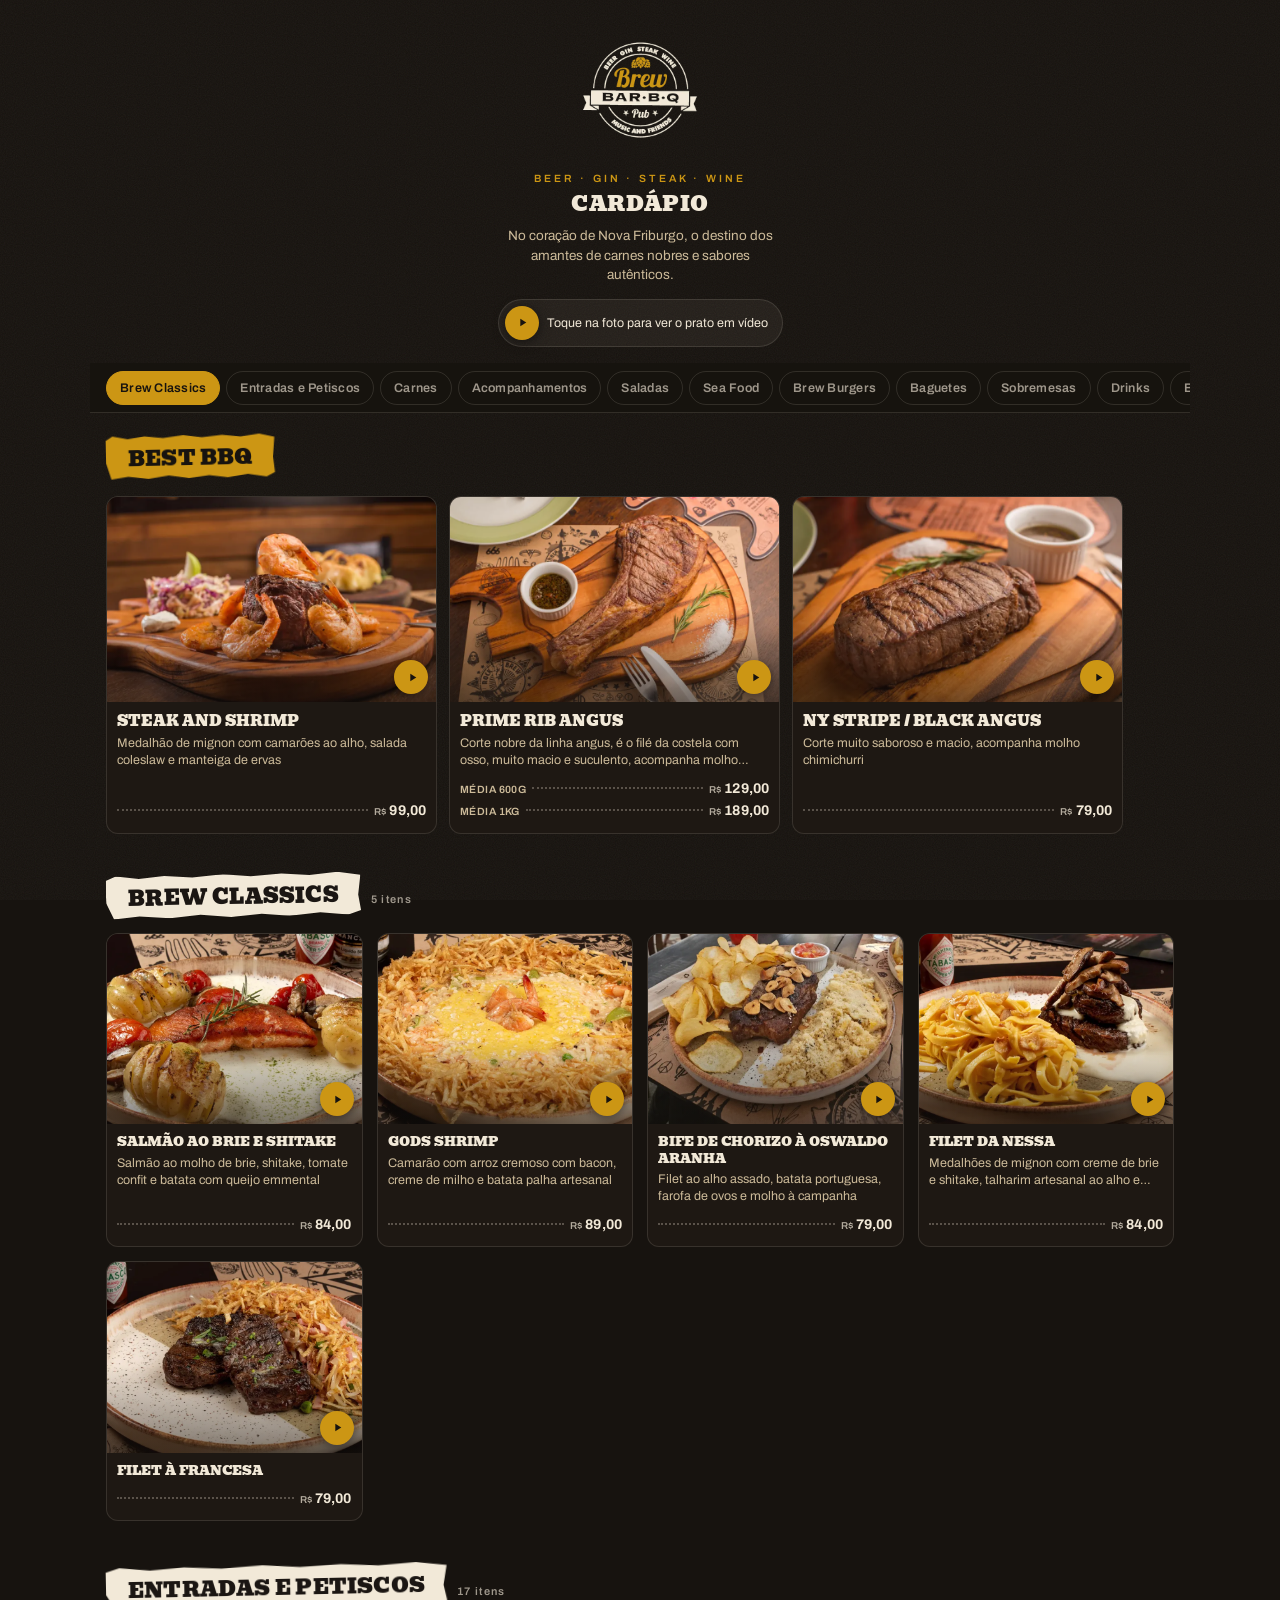
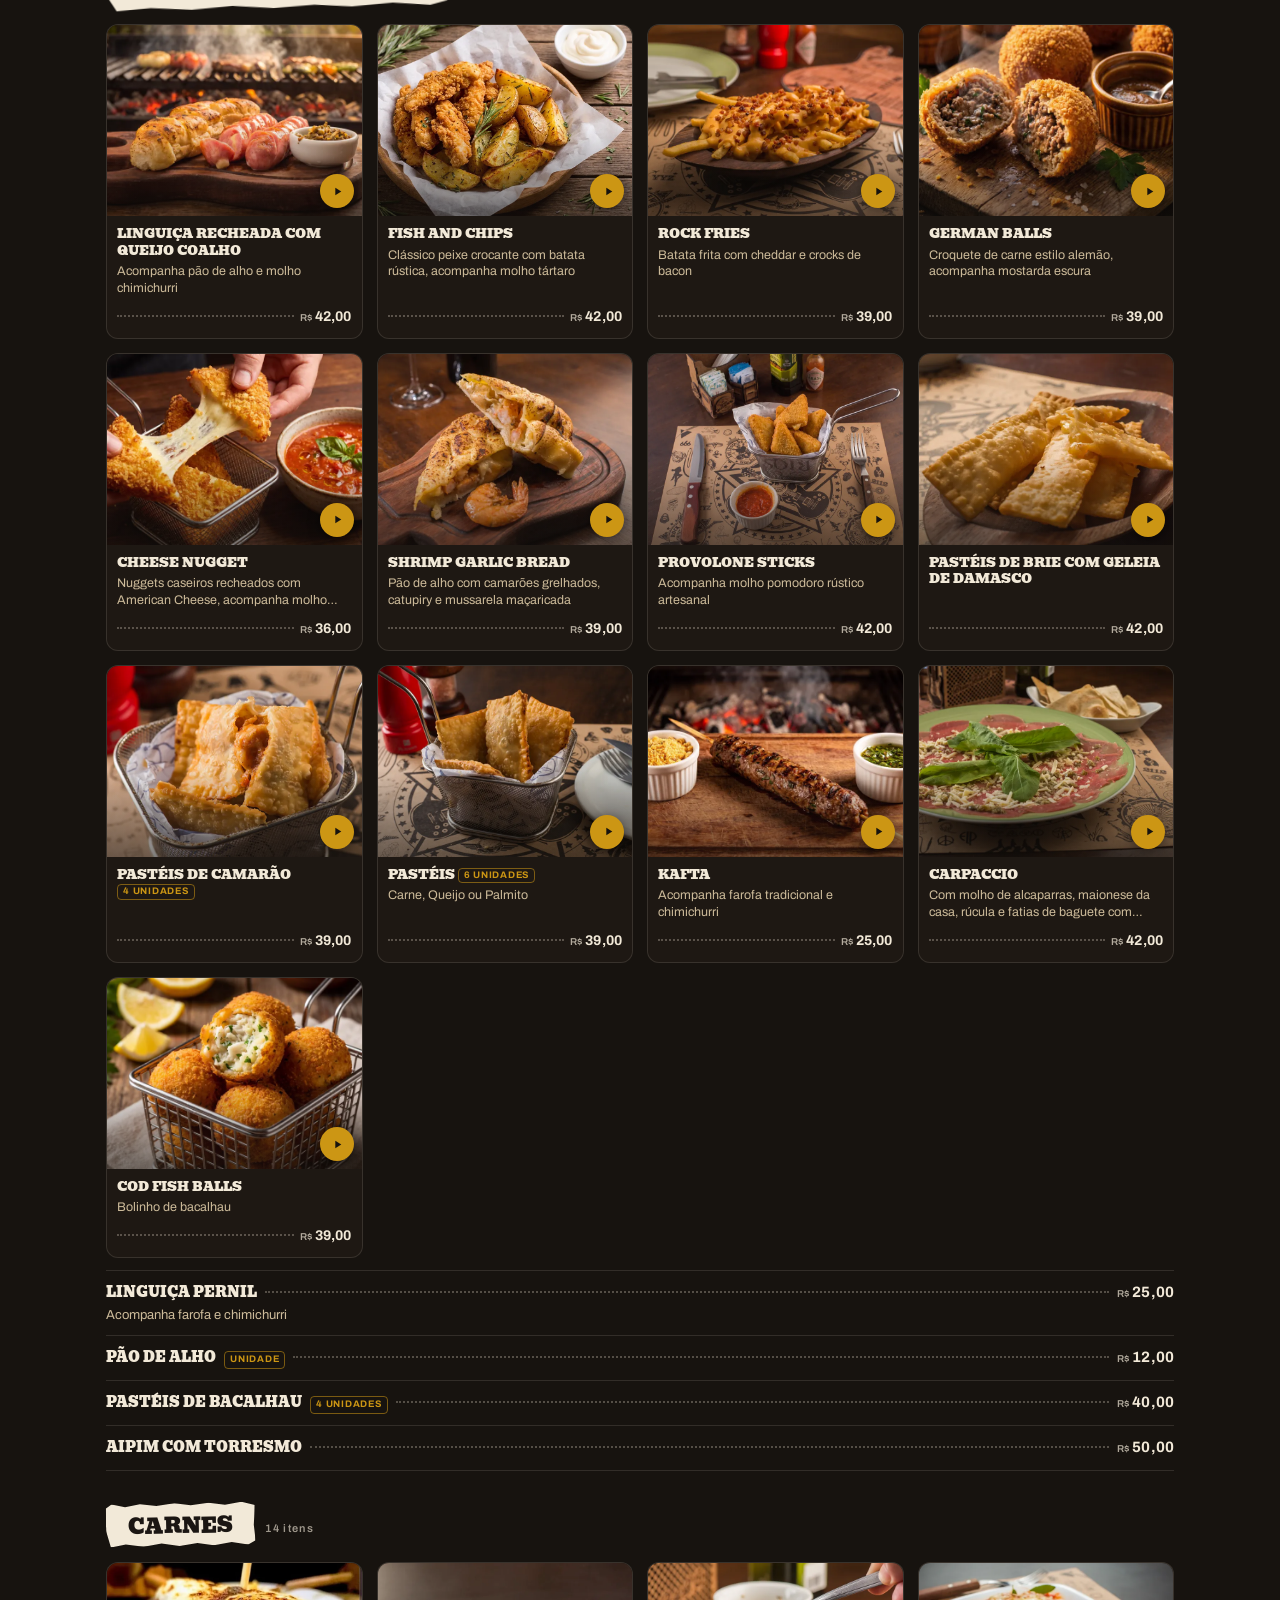
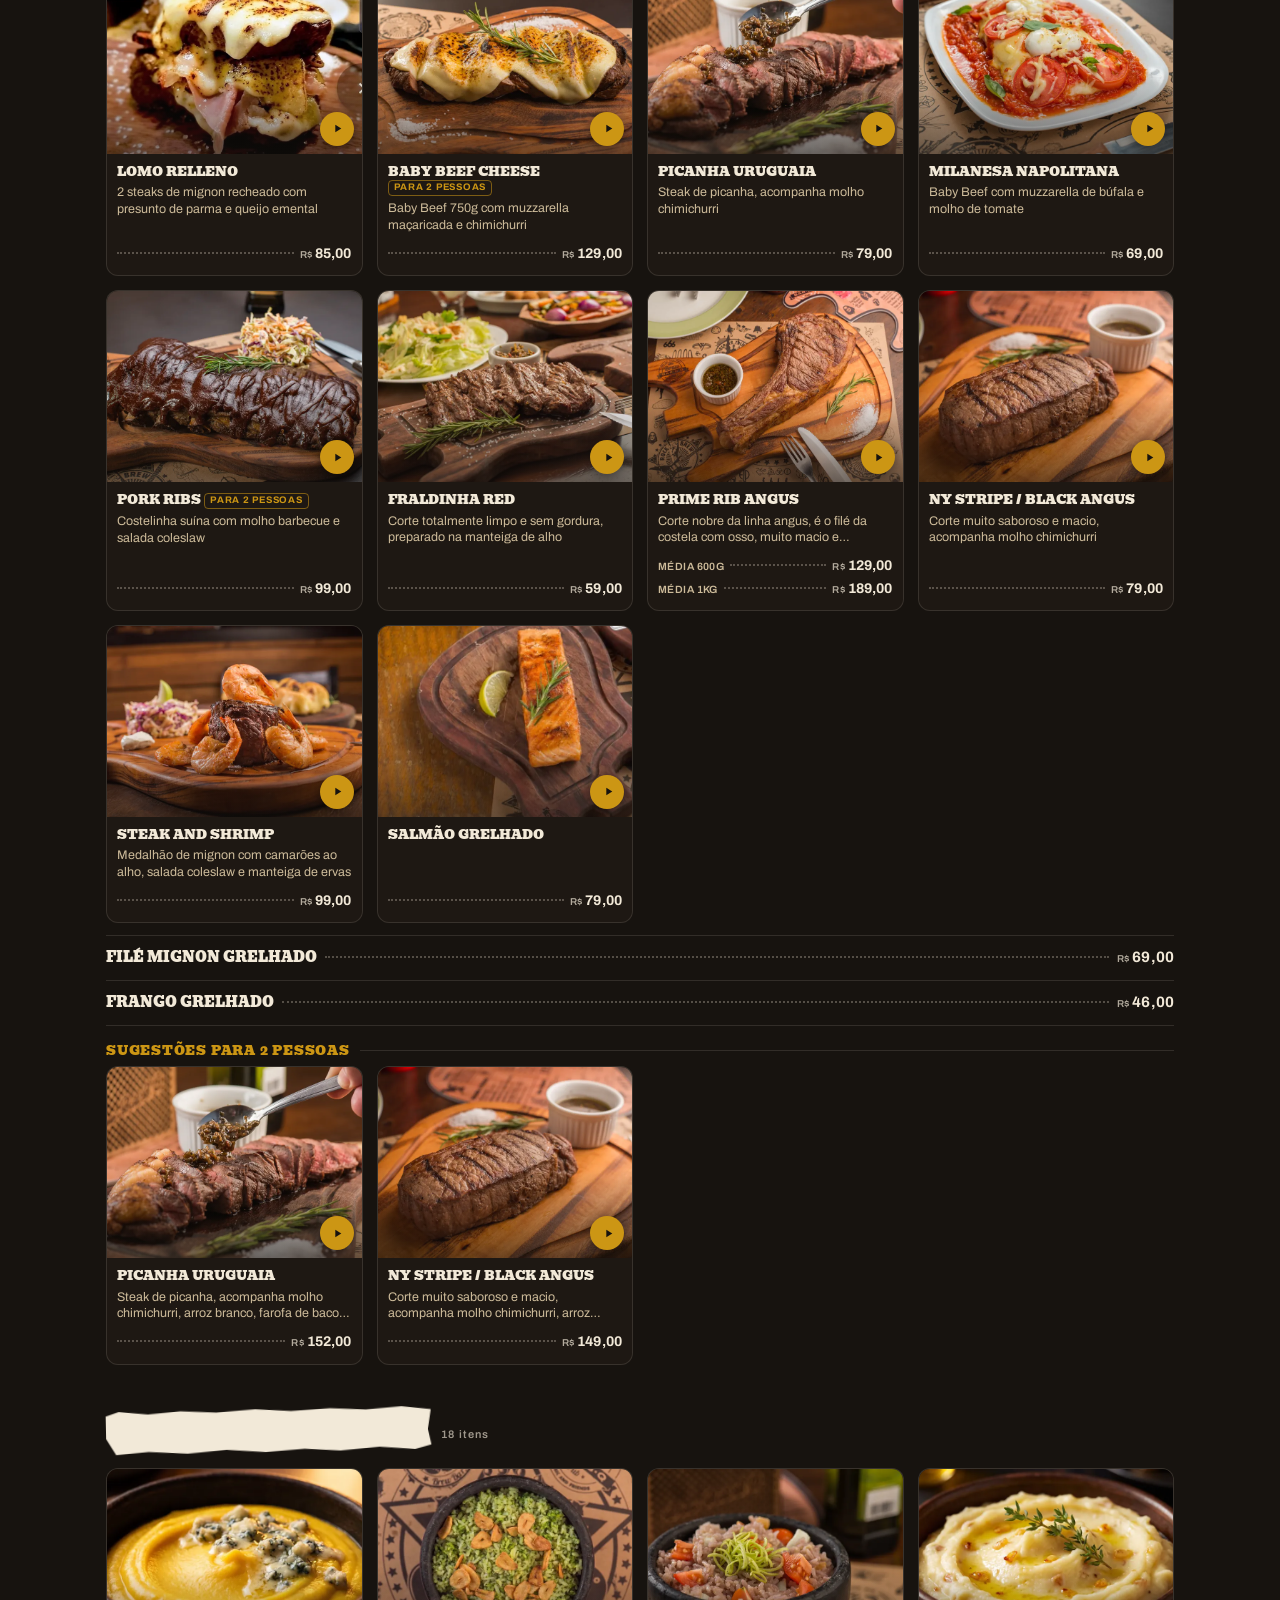
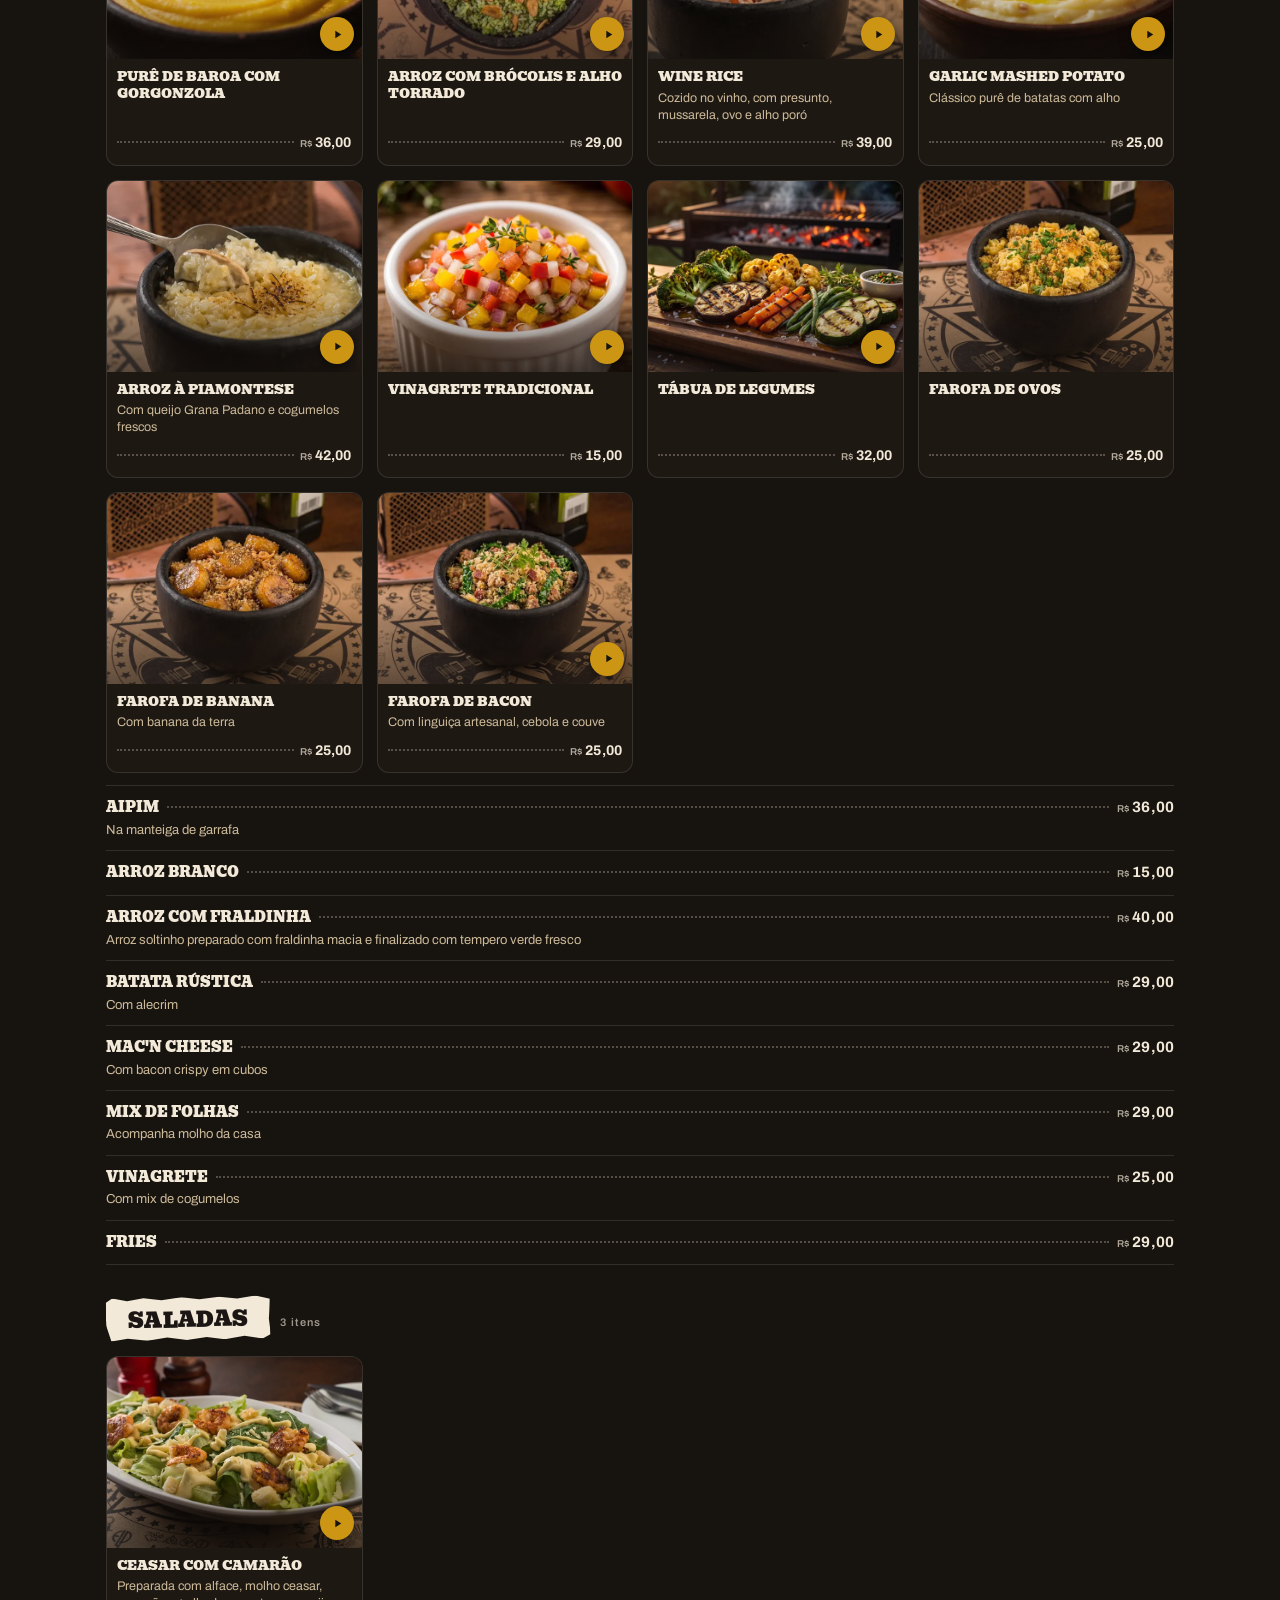
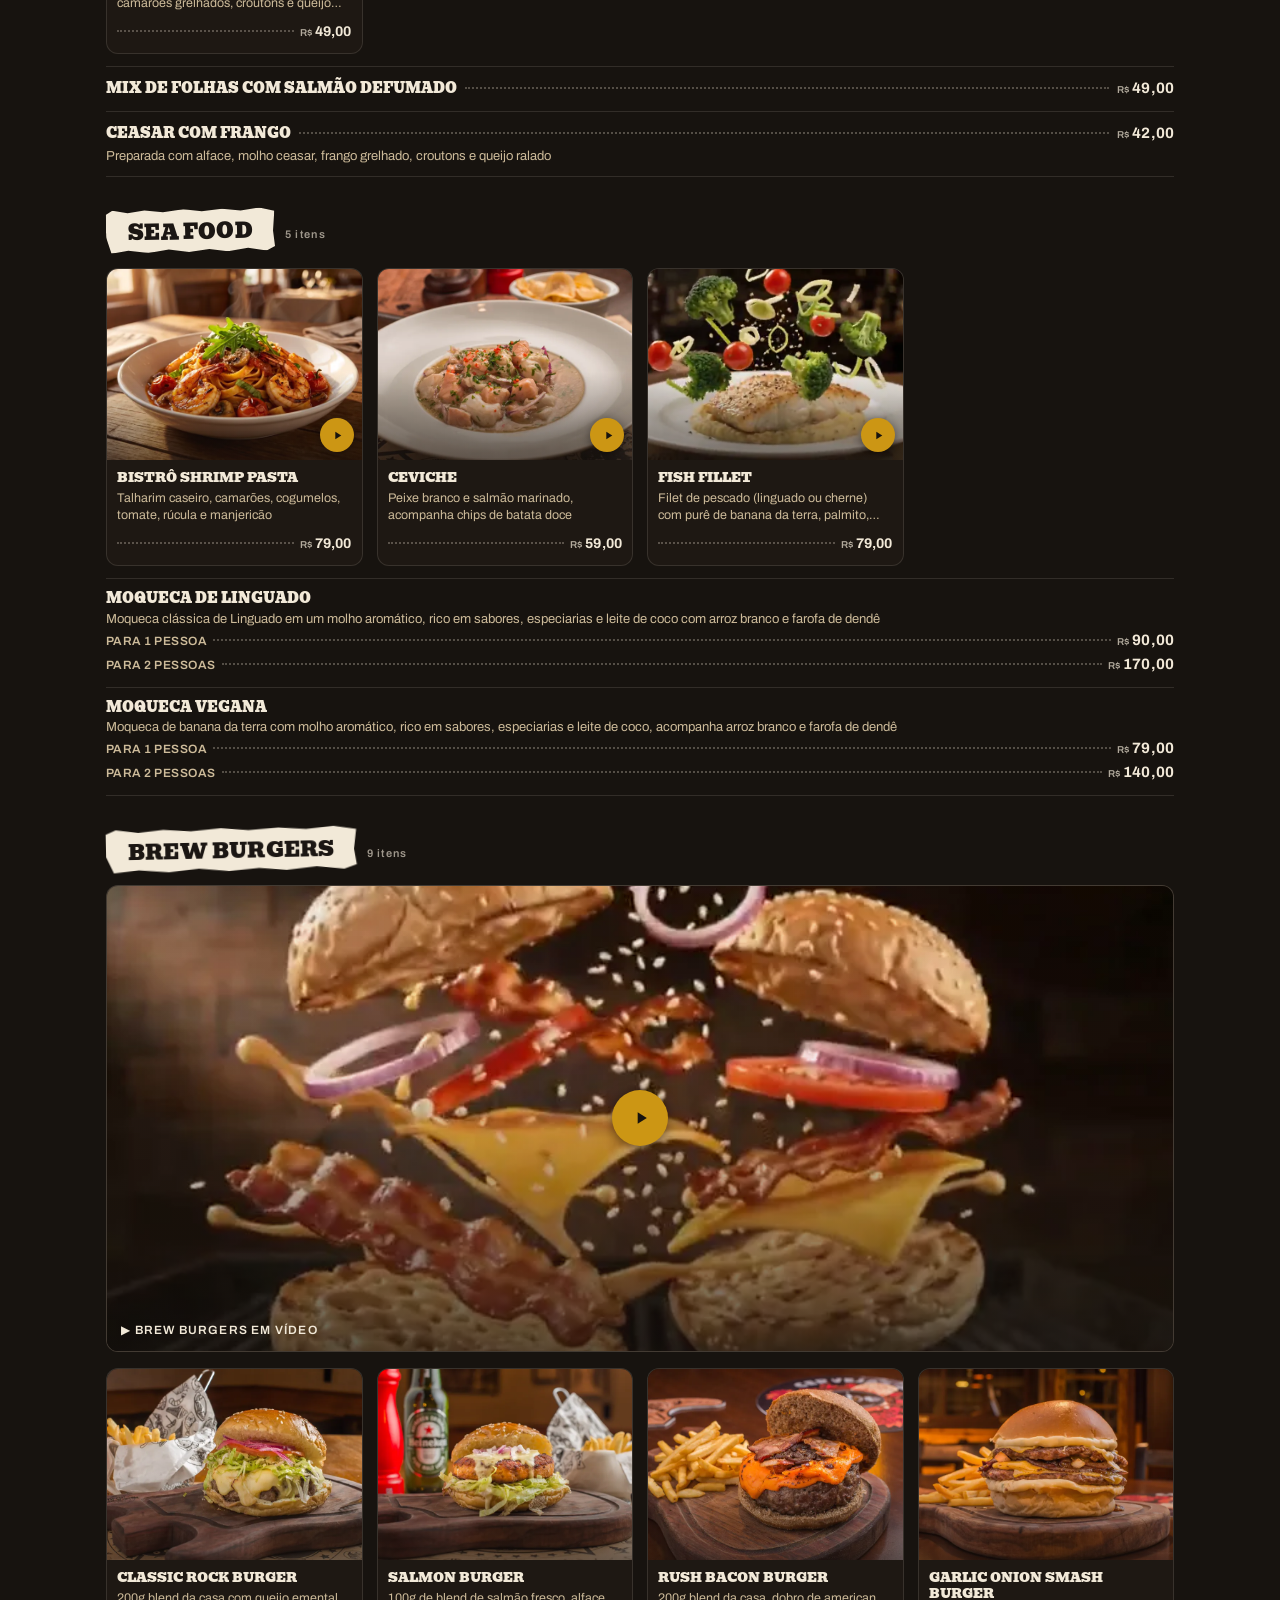
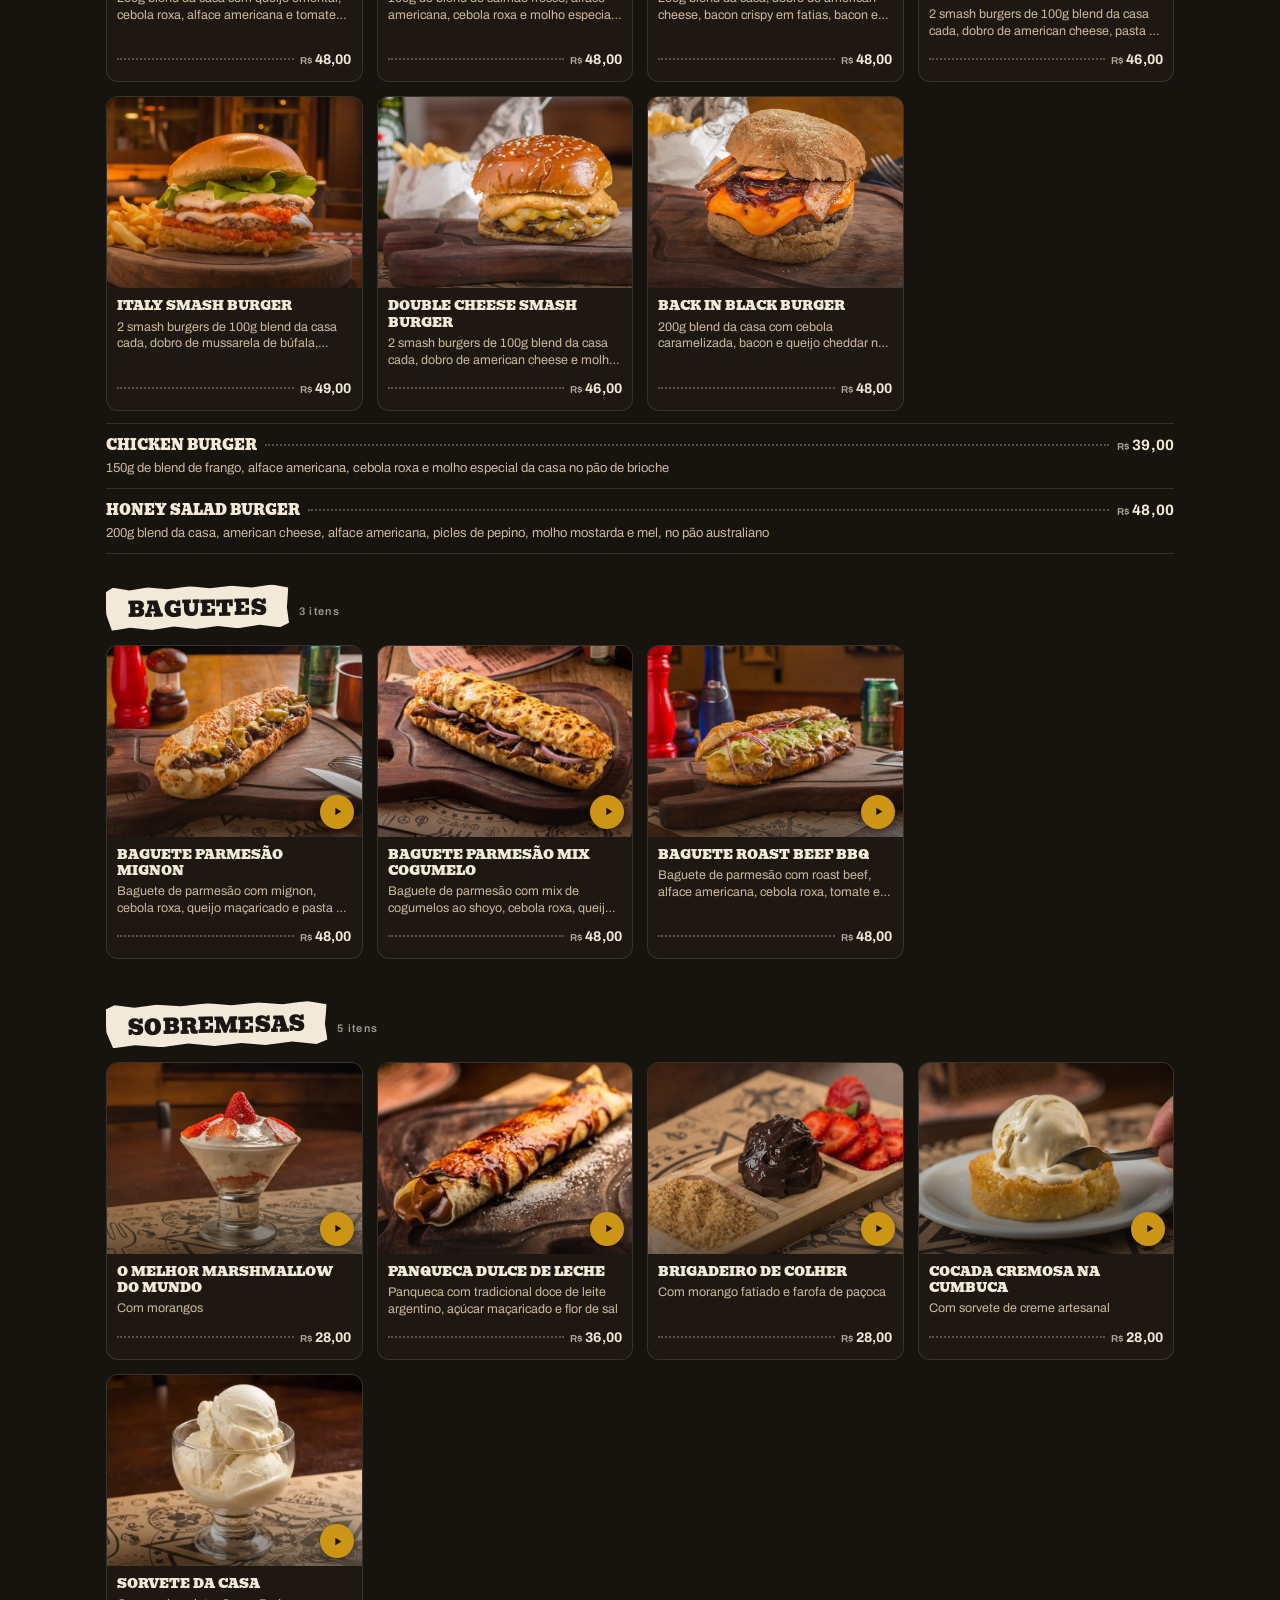
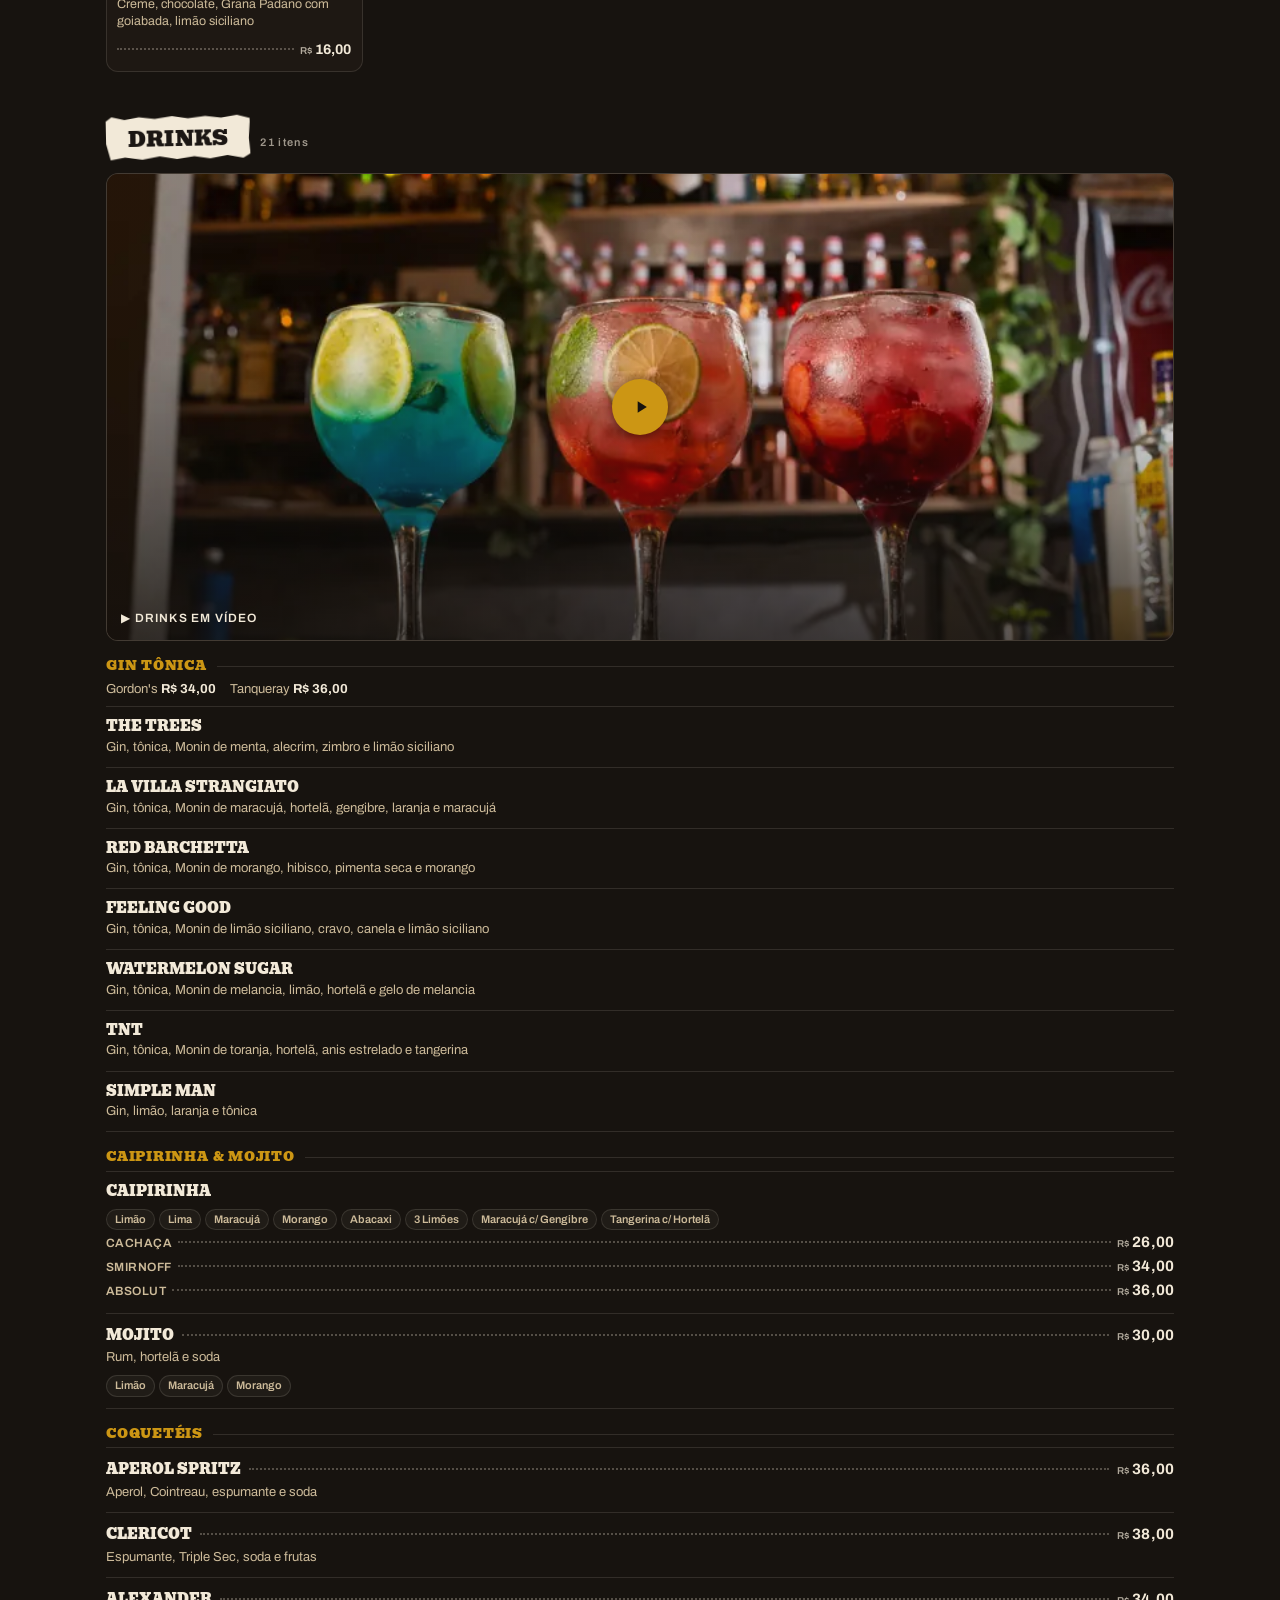
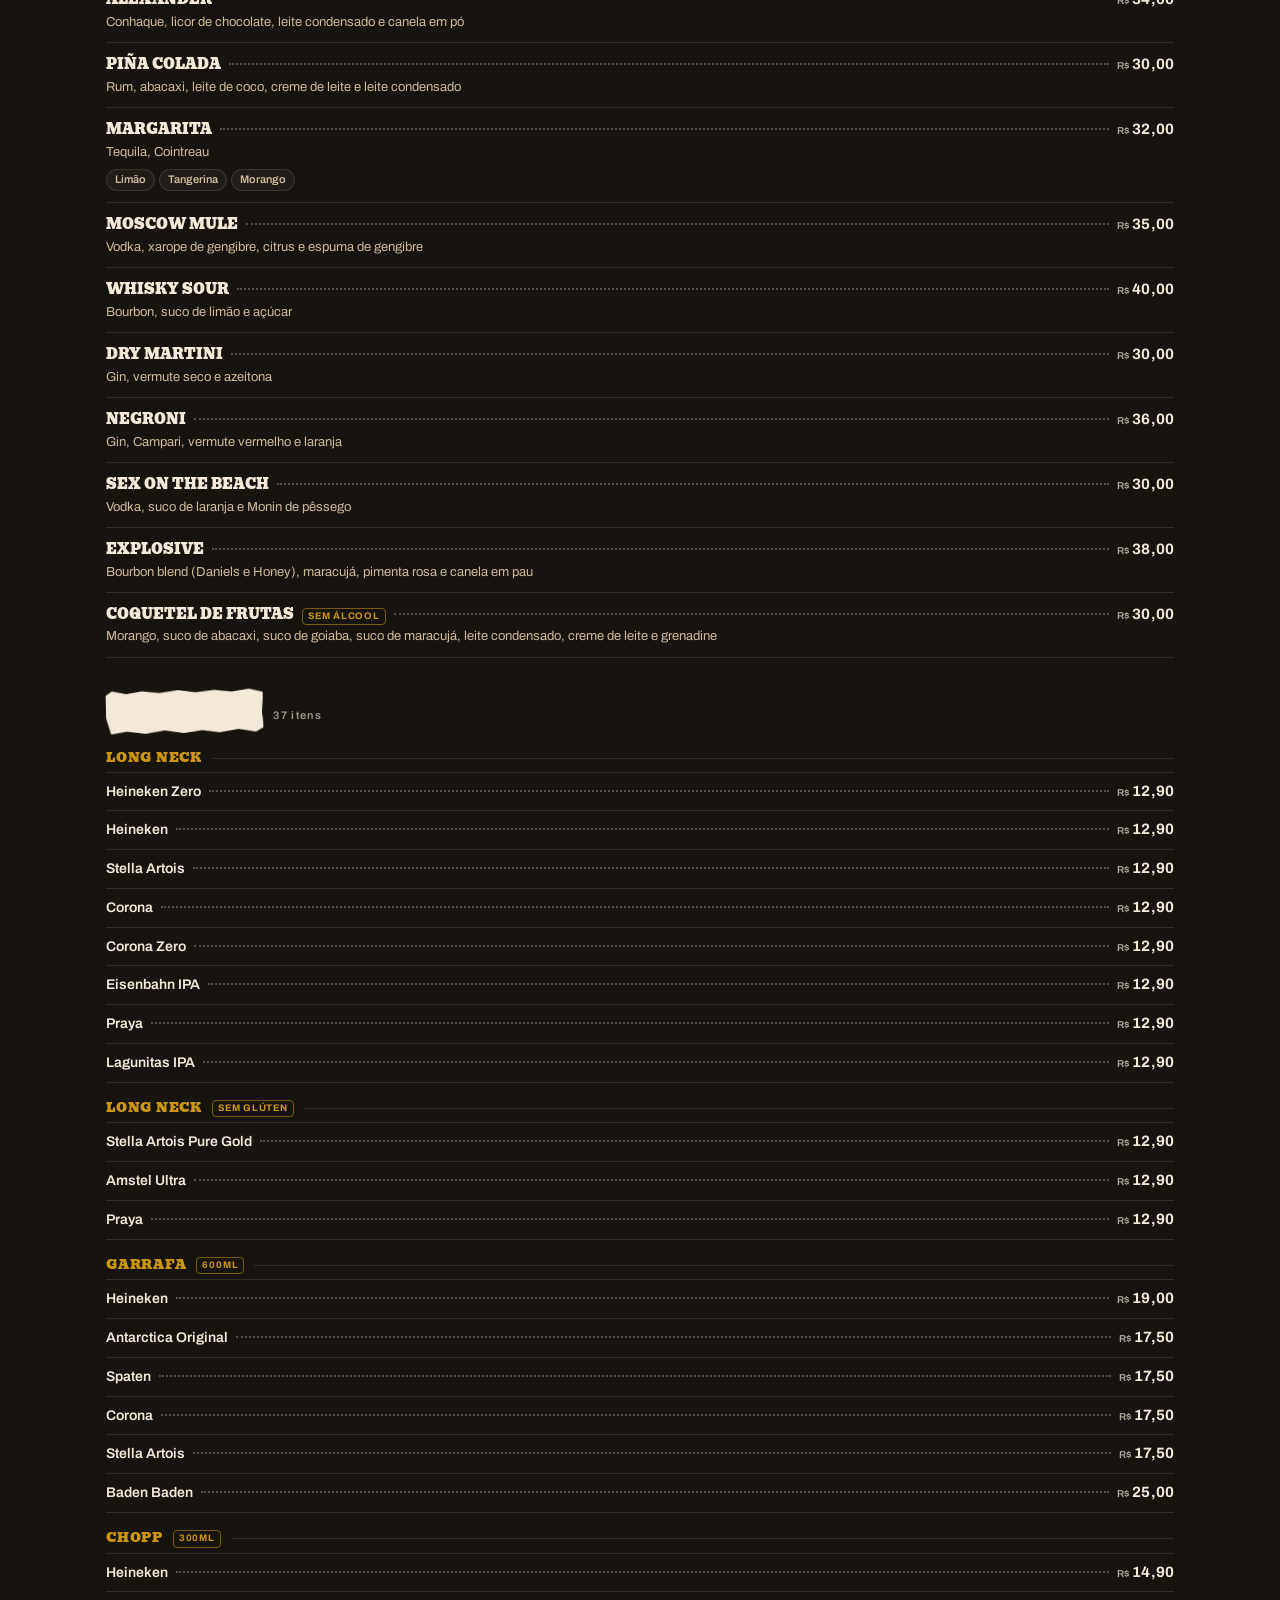
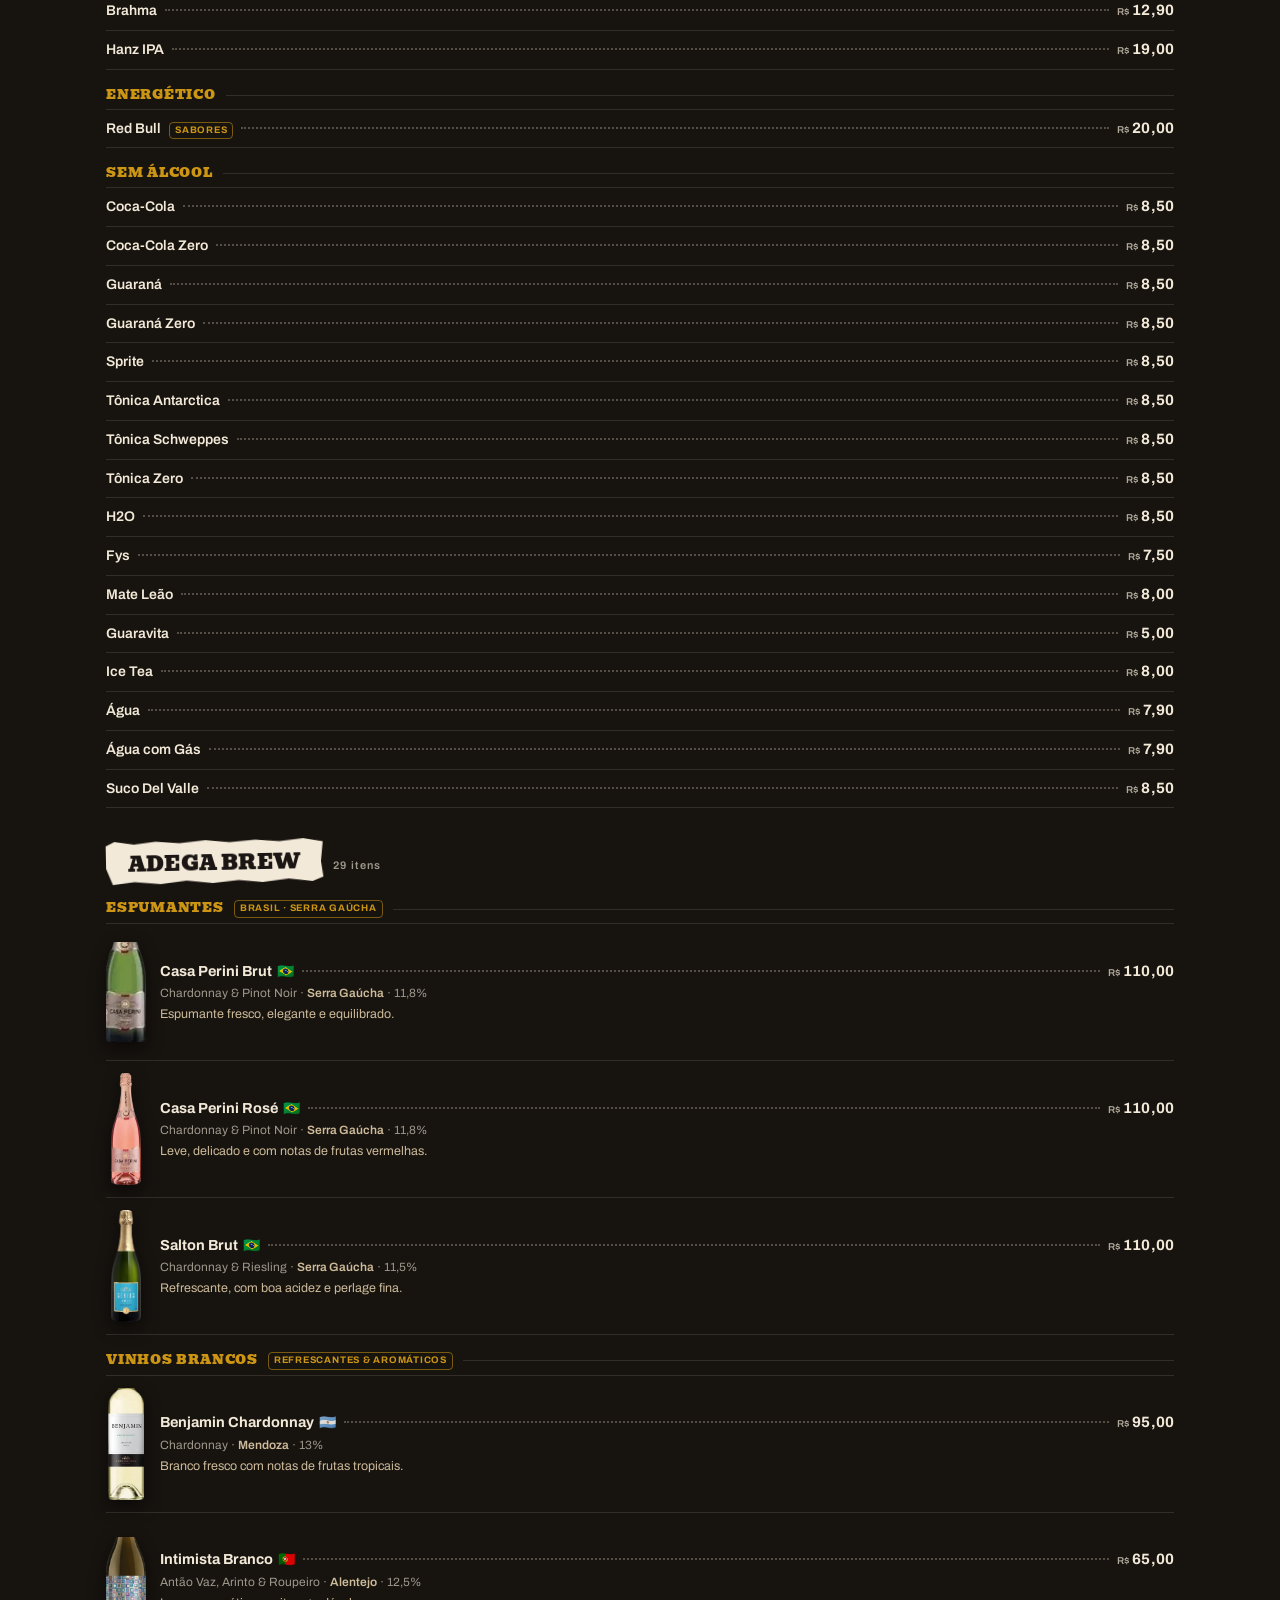
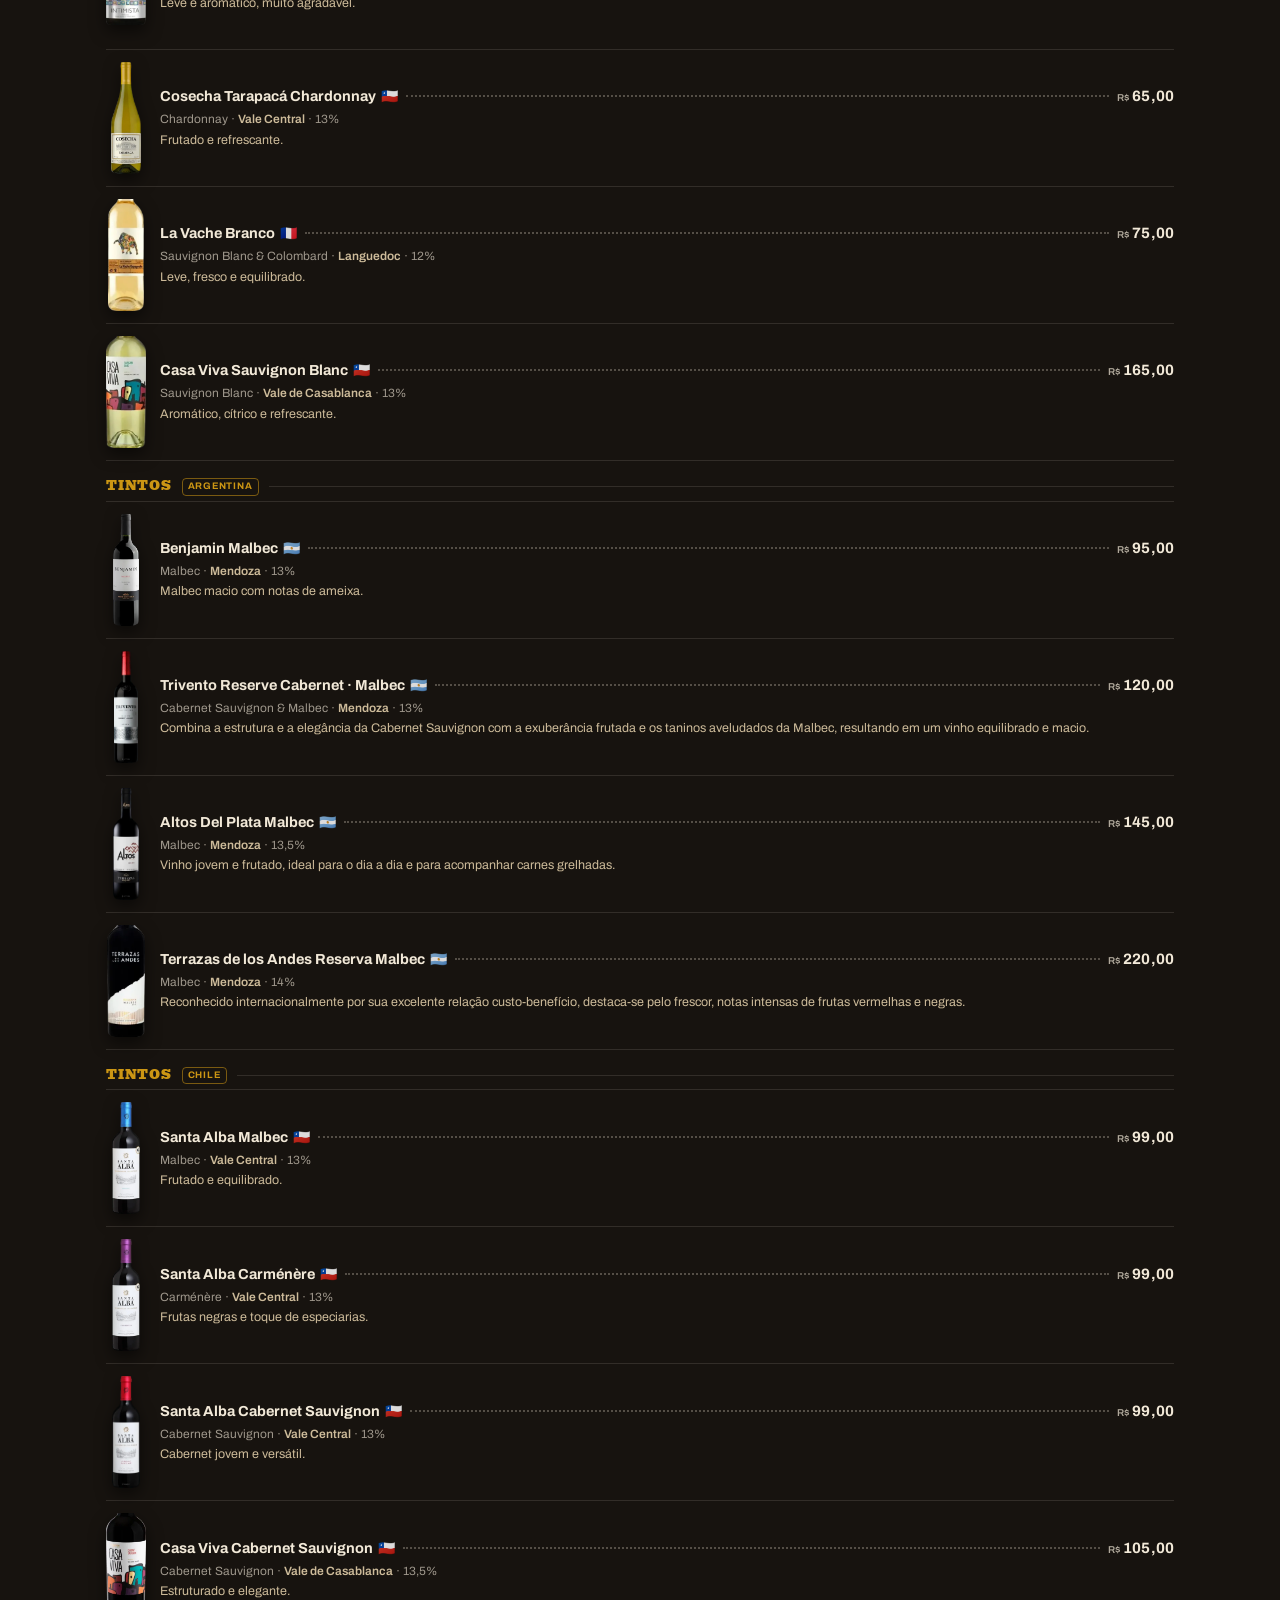
==== index.html @ 2e8aa252 "Cardápio digital Brew Bar·B·Q Pub — site estático mobile-first com foto → vídeo" ====
<!doctype html>
<html lang="pt-BR">
<head>
  <meta charset="utf-8">
  <meta name="viewport" content="width=device-width, initial-scale=1, viewport-fit=cover">
  <title>Cardápio · Brew Bar·B·Q Pub</title>
  <meta name="description" content="Cardápio digital do Brew Bar·B·Q Pub, Nova Friburgo. Toque na foto para ver o prato em vídeo.">
  <meta name="theme-color" content="#17130F">
  <meta name="robots" content="noindex">
  <link rel="icon" href="media/logo.webp" type="image/webp">
  <link rel="apple-touch-icon" href="media/logo.webp">

  <link rel="preconnect" href="https://fonts.googleapis.com">
  <link rel="preconnect" href="https://fonts.gstatic.com" crossorigin>
  <link rel="stylesheet" href="https://fonts.googleapis.com/css2?family=Bevan&family=Archivo:wght@400;600;700&display=swap">
  <link rel="stylesheet" href="css/estilo.css">

  <!-- evita a cascata de imports: o navegador já baixa os módulos em paralelo -->
  <link rel="modulepreload" href="js/dados/cardapio.js">
  <link rel="modulepreload" href="js/dados/midia.js">
  <link rel="modulepreload" href="js/util/dom.js">
  <link rel="modulepreload" href="js/util/formato.js">
  <link rel="modulepreload" href="js/componentes/cabecalho.js">
  <link rel="modulepreload" href="js/componentes/navegacao.js">
  <link rel="modulepreload" href="js/componentes/destaques.js">
  <link rel="modulepreload" href="js/componentes/categoria.js">
  <link rel="modulepreload" href="js/componentes/item.js">
  <link rel="modulepreload" href="js/componentes/modalVideo.js">
  <script type="module" src="js/main.js"></script>
</head>
<body>
  <div id="app" class="app">
    <noscript>
      <p class="aviso">Este cardápio precisa de JavaScript para funcionar. Chame o garçom e peça o cardápio impresso.</p>
    </noscript>
  </div>
  <dialog id="modal-video" class="modal" aria-label="Vídeo do prato"></dialog>
</body>
</html>
---- css/estilo.css ----
/* =============================================================================
   Brew Bar·B·Q Pub — Cardápio digital
   Paleta e fontes herdadas do design system do Brew (carvão, papel, ouro).
   Mobile-first: tudo é pensado para ~360–430px; os breakpoints só alargam.
   ========================================================================== */

:root {
  --carvao:  #17130F;   /* fundo */
  --fumaca:  #1E1813;   /* cards */
  --fuligem: #2A221B;   /* placeholder de imagem */
  --papel:   #F2E9D8;   /* rótulo "papel rasgado" */
  --tinta:   #1B1613;   /* texto sobre o papel */
  --creme:   #F2E9D8;   /* texto principal */
  --areia:   #CDBB9A;   /* descrições (bege do impresso) */
  --ouro:    #CC9614;   /* destaque, botão play */
  --brasa:   #B03A1E;

  --linha:  rgba(242, 233, 216, .12);
  --suave:  rgba(242, 233, 216, .62);

  --display: 'Bevan', Georgia, serif;
  --corpo:   'Archivo', system-ui, -apple-system, sans-serif;

  --raio:   12px;
  --gutter: 16px;
  --nav-h:  50px;
  --largura-max: 1100px;
}

* { margin: 0; padding: 0; box-sizing: border-box; }
html { -webkit-text-size-adjust: 100%; scroll-behavior: smooth; }
@media (prefers-reduced-motion: reduce) { html { scroll-behavior: auto; } }

html, body { background: var(--carvao); }
body {
  font-family: var(--corpo);
  color: var(--creme);
  font-size: 15px;
  line-height: 1.45;
  min-height: 100dvh;
  -webkit-font-smoothing: antialiased;
}
/* textura sutil de quadro-negro, como o impresso (SVG inline, sem download) */
body::before {
  content: ""; position: fixed; inset: 0; z-index: 0; pointer-events: none; opacity: .055;
  background-image: url("data:image/svg+xml,%3Csvg xmlns='http://www.w3.org/2000/svg' width='220' height='220'%3E%3Cfilter id='n'%3E%3CfeTurbulence type='fractalNoise' baseFrequency='.9' numOctaves='3' stitchTiles='stitch'/%3E%3C/filter%3E%3Crect width='100%25' height='100%25' filter='url(%23n)'/%3E%3C/svg%3E");
}

img { display: block; max-width: 100%; }
button { font: inherit; color: inherit; cursor: pointer; background: none; border: 0; -webkit-tap-highlight-color: transparent; }
a { color: inherit; }
ul { list-style: none; }

.app { position: relative; z-index: 1; max-width: var(--largura-max); margin: 0 auto; }
.aviso { padding: 40px var(--gutter); text-align: center; color: var(--areia); }

/* ------------------------------------------------------------ cabeçalho */

.topo { text-align: center; padding: 26px var(--gutter) 16px; }
.topo .logo { width: 128px; height: auto; margin: 0 auto 10px; }
.topo .slogan {
  font-weight: 600; font-size: 10.5px; letter-spacing: .3em; text-transform: uppercase; color: var(--ouro);
}
.topo h1 {
  font-family: var(--display); font-weight: 400; font-size: 21px; letter-spacing: .02em;
  text-transform: uppercase; margin-top: 6px; line-height: 1.15;
}
.topo .boas-vindas { color: var(--areia); font-size: 13.5px; max-width: 34ch; margin: 10px auto 0; }
.topo .dica {
  display: inline-flex; align-items: center; gap: 8px; margin-top: 14px;
  padding: 6px 14px 6px 6px; border-radius: 999px;
  background: rgba(242, 233, 216, .06); border: 1px solid var(--linha);
  font-size: 12.5px; color: var(--creme);
}

/* ------------------------------------------------------------ navegação */

.nav {
  position: sticky; top: 0; z-index: 20; height: var(--nav-h);
  background: rgba(23, 19, 15, .9); -webkit-backdrop-filter: blur(10px); backdrop-filter: blur(10px);
  border-bottom: 1px solid var(--linha);
}
.nav ul {
  display: flex; gap: 6px; height: 100%; align-items: center;
  padding: 0 var(--gutter); overflow-x: auto; overscroll-behavior-x: contain;
  scrollbar-width: none; -webkit-overflow-scrolling: touch;
}
.nav ul::-webkit-scrollbar { display: none; }
.nav a {
  display: block; white-space: nowrap; padding: 7px 13px; border-radius: 999px;
  border: 1px solid var(--linha); color: var(--suave); text-decoration: none;
  font-weight: 600; font-size: 12.5px; letter-spacing: .02em; transition: background .15s, color .15s;
}
.nav a.ativo { background: var(--ouro); border-color: var(--ouro); color: var(--carvao); }

/* ------------------------------------------------------------ rótulo "papel rasgado" */

.rotulo {
  display: inline-block; position: relative;
  background: var(--papel); color: var(--tinta);
  font-family: var(--display); font-weight: 400; font-size: 21px; line-height: 1;
  text-transform: uppercase; letter-spacing: .01em;
  padding: 12px 22px 10px; transform: rotate(-1.2deg);
  clip-path: polygon(0 10%, 4% 0, 13% 7%, 23% 1%, 34% 6%, 46% 0, 57% 6%, 69% 1%, 80% 6%, 91% 0, 100% 8%,
                     99% 54%, 100% 90%, 95% 100%, 84% 93%, 72% 100%, 61% 94%, 49% 100%, 37% 93%, 25% 100%, 13% 94%, 3% 100%, 0 62%);
}
.rotulo.ouro { background: var(--ouro); color: var(--carvao); }

/* ------------------------------------------------------------ seções */

.secao { padding: 26px var(--gutter) 6px; scroll-margin-top: calc(var(--nav-h) + 6px); }
.secao > header { margin-bottom: 14px; }
.secao .contagem {
  display: inline-block; margin-left: 10px; vertical-align: middle;
  font-size: 11px; font-weight: 600; letter-spacing: .12em; color: var(--suave);
}

.grupo { margin-top: 16px; }
.grupo > h3 {
  display: flex; align-items: baseline; gap: 10px; margin: 6px 0 4px;
  font-family: var(--display); font-weight: 400; font-size: 13px; letter-spacing: .06em;
  text-transform: uppercase; color: var(--ouro);
}
.grupo > h3::after { content: ""; flex: 1; height: 1px; background: var(--linha); align-self: center; }
.grupo > h3 .nota { transform: translateY(-1px); }
.grupo .precos-grupo {
  display: flex; flex-wrap: wrap; gap: 6px 14px; margin: 4px 0 8px; font-size: 13px; color: var(--areia);
}
.grupo .precos-grupo b { color: var(--creme); }

/* ------------------------------------------------------------ cards (itens com foto) */

.grade {
  display: grid; grid-template-columns: repeat(2, minmax(0, 1fr)); gap: 12px; margin: 6px 0 12px;
}
@media (min-width: 640px) { .grade { grid-template-columns: repeat(3, minmax(0, 1fr)); gap: 14px; } }
@media (min-width: 960px) { .grade { grid-template-columns: repeat(4, minmax(0, 1fr)); } }

.card {
  display: flex; flex-direction: column;
  background: var(--fumaca); border: 1px solid var(--linha); border-radius: var(--raio); overflow: hidden;
}
.card .foto {
  position: relative; display: block; width: 100%; aspect-ratio: 4 / 3;
  background: var(--fuligem); overflow: hidden; text-align: left;
}
.card .foto img { width: 100%; height: 100%; object-fit: cover; }
.card .foto::after {
  content: ""; position: absolute; inset: auto 0 0 0; height: 46%;
  background: linear-gradient(to top, rgba(23, 19, 15, .55), transparent); pointer-events: none;
}
.card .foto[data-video]:active img { transform: scale(1.03); }
.card .foto img { transition: transform .25s ease; }

.play {
  position: absolute; right: 8px; bottom: 8px; z-index: 1;
  width: 34px; height: 34px; border-radius: 50%;
  display: grid; place-items: center;
  background: var(--ouro); color: var(--carvao);
  box-shadow: 0 2px 12px rgba(0, 0, 0, .5);
}
.play svg { width: 13px; height: 13px; margin-left: 2px; }
.play.grande { width: 56px; height: 56px; right: auto; bottom: auto; inset: 50% auto auto 50%; transform: translate(-50%, -50%); }
.play.grande svg { width: 20px; height: 20px; }

.card .corpo { display: flex; flex-direction: column; gap: 4px; flex: 1; padding: 10px 10px 11px; }
.card .nome { font-family: var(--display); font-weight: 400; font-size: 13px; line-height: 1.25; text-transform: uppercase; }
.card .desc {
  font-size: 12.5px; line-height: 1.35; color: var(--areia);
  display: -webkit-box; -webkit-line-clamp: 2; -webkit-box-orient: vertical; overflow: hidden;
}
.card .precos { margin-top: auto; padding-top: 6px; }
.card .preco .rotulo-preco { font-size: 10.5px; white-space: nowrap; }
.card .pontos { min-width: 0; }
.card .valor { font-size: 14px; }

/* ------------------------------------------------------------ linhas (itens sem foto) */

.lista { border-top: 1px solid var(--linha); }
.linha { display: flex; flex-direction: column; gap: 2px; padding: 11px 0; border-bottom: 1px solid var(--linha); }
.linha .cabeca { display: flex; align-items: baseline; gap: 8px; }
.linha .nome { font-family: var(--display); font-weight: 400; font-size: 14px; line-height: 1.25; text-transform: uppercase; }
.linha .desc { font-size: 13px; line-height: 1.4; color: var(--areia); }
.compacta .linha { padding: 8px 0; }
.compacta .linha .nome { font-family: var(--corpo); font-weight: 600; font-size: 14px; text-transform: none; }

/* preço com pontilhado, como no impresso */
.preco { display: flex; align-items: baseline; gap: 6px; }
.preco .rotulo-preco { font-size: 12px; font-weight: 600; letter-spacing: .04em; text-transform: uppercase; color: var(--areia); }
.pontos { flex: 1; min-width: 12px; border-bottom: 2px dotted rgba(242, 233, 216, .28); transform: translateY(-4px); }
.valor { font-weight: 700; font-size: 15px; white-space: nowrap; letter-spacing: .01em; }
.valor small { font-size: 10px; font-weight: 600; opacity: .7; margin-right: 3px; }
.precos > .preco + .preco { margin-top: 2px; }

.nota {
  display: inline-block; vertical-align: middle;
  font-family: var(--corpo); font-size: 9.5px; font-weight: 700; letter-spacing: .08em; text-transform: uppercase;
  color: var(--ouro); border: 1px solid rgba(204, 150, 20, .55); border-radius: 4px; padding: 1px 5px; white-space: nowrap;
}
.sabores { display: flex; flex-wrap: wrap; gap: 4px; margin-top: 6px; }
.sabores li {
  font-size: 11px; font-weight: 600; color: var(--areia);
  border: 1px solid var(--linha); border-radius: 999px; padding: 2px 8px; background: rgba(242, 233, 216, .04);
}
/* carta de vinhos: garrafa inteira à esquerda, ficha à direita */
.vinho { flex-direction: row; align-items: center; gap: 14px; padding: 12px 0; }
.vinho .garrafa {
  flex: 0 0 auto; width: 40px; height: 112px; object-fit: contain; object-position: center;
  filter: drop-shadow(0 6px 8px rgba(0, 0, 0, .55));
}
.vinho .garrafa.vazia { width: 40px; }
.vinho .texto { flex: 1; min-width: 0; display: flex; flex-direction: column; gap: 3px; }
.vinho .nome { font-family: var(--corpo); font-weight: 700; font-size: 14.5px; text-transform: none; }
.vinho .desc { font-size: 12.5px; }

.detalhes { font-size: 12px; color: var(--suave); }
.detalhes b { color: var(--areia); font-weight: 600; }
.bandeira { font-size: 14px; margin-left: 5px; opacity: .85; } /* em desktop Windows aparece como "PT"; no celular, a bandeira */

/* ------------------------------------------------------------ destaques (Best BBQ) */

.destaques { padding: 22px 0 4px; }
.destaques > header { padding: 0 var(--gutter); margin-bottom: 14px; }
.destaques .faixa {
  display: flex; gap: 12px; overflow-x: auto; padding: 4px var(--gutter) 10px;
  scroll-snap-type: x mandatory; scroll-padding: 0 var(--gutter); scrollbar-width: none;
}
.destaques .faixa::-webkit-scrollbar { display: none; }
.destaques .card { flex: 0 0 76%; max-width: 360px; scroll-snap-align: start; }
.destaques .card .foto { aspect-ratio: 16 / 10; }
.destaques .card .nome { font-size: 15px; }
@media (min-width: 640px) { .destaques .card { flex-basis: 40%; } }
@media (min-width: 960px) { .destaques .faixa { padding-left: var(--gutter); } .destaques .card { flex-basis: 31%; } }

/* capa de categoria (ex.: Drinks, Burgers) */
.capa {
  position: relative; display: block; width: 100%; aspect-ratio: 16 / 7; margin: 4px 0 14px;
  border-radius: var(--raio); overflow: hidden; background: var(--fuligem); border: 1px solid var(--linha); text-align: left;
}
.capa img { width: 100%; height: 100%; object-fit: cover; }
.capa::after { content: ""; position: absolute; inset: 0; background: linear-gradient(to top, rgba(23, 19, 15, .7), rgba(23, 19, 15, .05) 60%); }
.capa .legenda {
  position: absolute; left: 14px; bottom: 12px; z-index: 1;
  font-size: 12px; font-weight: 600; letter-spacing: .1em; text-transform: uppercase; color: var(--creme);
}

/* ------------------------------------------------------------ rodapé */

.rodape { padding: 36px var(--gutter) calc(28px + env(safe-area-inset-bottom)); text-align: center; color: var(--suave); font-size: 13px; }
.rodape a { color: var(--creme); text-decoration: none; font-weight: 600; }
.rodape .logo { width: 72px; height: auto; margin: 0 auto 12px; opacity: .85; }
.rodape a.marca { display: inline-block; }
.rodape .qr { display: inline-block; margin: 18px auto 0; text-decoration: none; }
.rodape .qr img { width: 150px; height: auto; margin: 0 auto 8px; border-radius: 10px; background: #fff; padding: 8px; }
.rodape .qr span { display: block; font-size: 12px; letter-spacing: .12em; text-transform: uppercase; color: var(--ouro); font-weight: 700; }
.topo a.marca { display: inline-block; }

/* ------------------------------------------------------------ modal de vídeo */

.modal {
  border: 0; padding: 0; margin: 0; inset: 0;
  width: 100vw; height: 100dvh; max-width: none; max-height: none;
  background: #000; color: var(--creme); overflow: hidden;
}
.modal::backdrop { background: rgba(0, 0, 0, .86); }
.modal[open] { display: flex; flex-direction: column; justify-content: center; }

.modal .fechar {
  position: absolute; top: max(10px, env(safe-area-inset-top)); right: 10px; z-index: 3;
  width: 46px; height: 46px; border-radius: 50%;
  display: grid; place-items: center;
  background: rgba(242, 233, 216, .16); color: var(--creme);
  -webkit-backdrop-filter: blur(8px); backdrop-filter: blur(8px);
}
.modal .fechar svg { width: 20px; height: 20px; }
.modal .fechar:active { background: rgba(242, 233, 216, .3); }

/* o palco tem a proporção do vídeo (16:9) — sem barras pretas enormes em pé */
.modal .palco {
  position: relative; flex: 0 0 auto; width: 100%; aspect-ratio: 16 / 9; max-height: 58dvh;
  background: #000; display: grid; place-items: center;
}
.modal video { width: 100%; height: 100%; object-fit: contain; background: #000; }
.modal .carregando {
  position: absolute; inset: 0; display: grid; place-items: center; pointer-events: none; transition: opacity .2s;
}
.modal .carregando::after {
  content: ""; width: 42px; height: 42px; border-radius: 50%;
  border: 3px solid rgba(242, 233, 216, .25); border-top-color: var(--ouro);
  animation: girar .8s linear infinite;
}
.modal.pronto .carregando { opacity: 0; }
@keyframes girar { to { transform: rotate(360deg); } }

.modal .som {
  position: absolute; right: 12px; bottom: 12px; z-index: 2;
  display: inline-flex; align-items: center; gap: 6px;
  padding: 8px 12px; border-radius: 999px;
  background: rgba(23, 19, 15, .7); color: var(--creme); font-size: 12px; font-weight: 600;
  -webkit-backdrop-filter: blur(6px); backdrop-filter: blur(6px);
}
.modal .som svg { width: 16px; height: 16px; }

.modal .ficha {
  flex: 0 1 auto; max-height: 38dvh; overflow-y: auto; -webkit-overflow-scrolling: touch;
  padding: 18px var(--gutter) calc(24px + env(safe-area-inset-bottom));
  background: var(--carvao); border-top: 1px solid var(--linha);
}
.modal .ficha h2 { font-family: var(--display); font-weight: 400; font-size: 19px; line-height: 1.2; text-transform: uppercase; }
.modal .ficha .nota { margin-left: 8px; vertical-align: 3px; }
.modal .ficha .desc { color: var(--areia); font-size: 14px; margin-top: 8px; }
.modal .ficha .precos { margin-top: 12px; }
.modal .ficha .valor { font-size: 17px; }

@media (min-width: 720px) {
  .modal { width: min(760px, 94vw); height: auto; max-height: 92dvh; margin: auto; border-radius: 16px; }
  .modal .palco { max-height: 60dvh; }
}
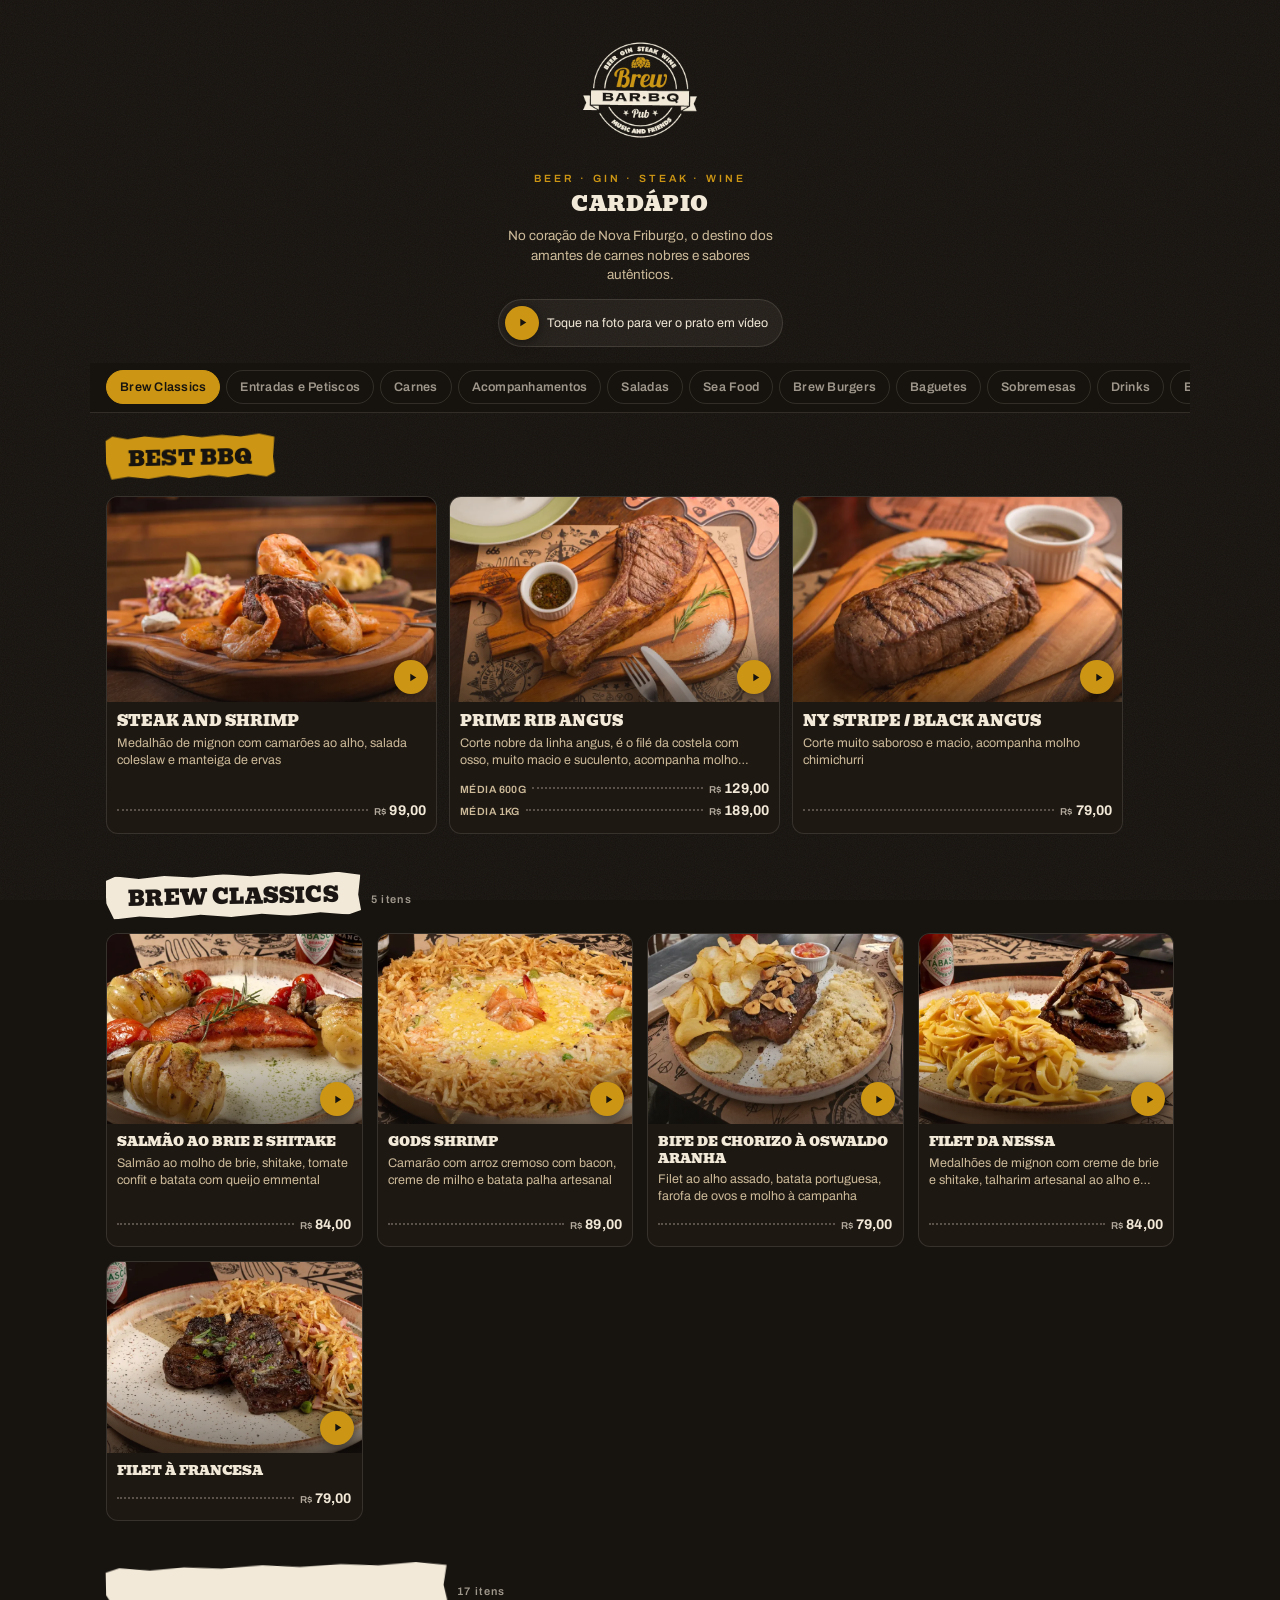
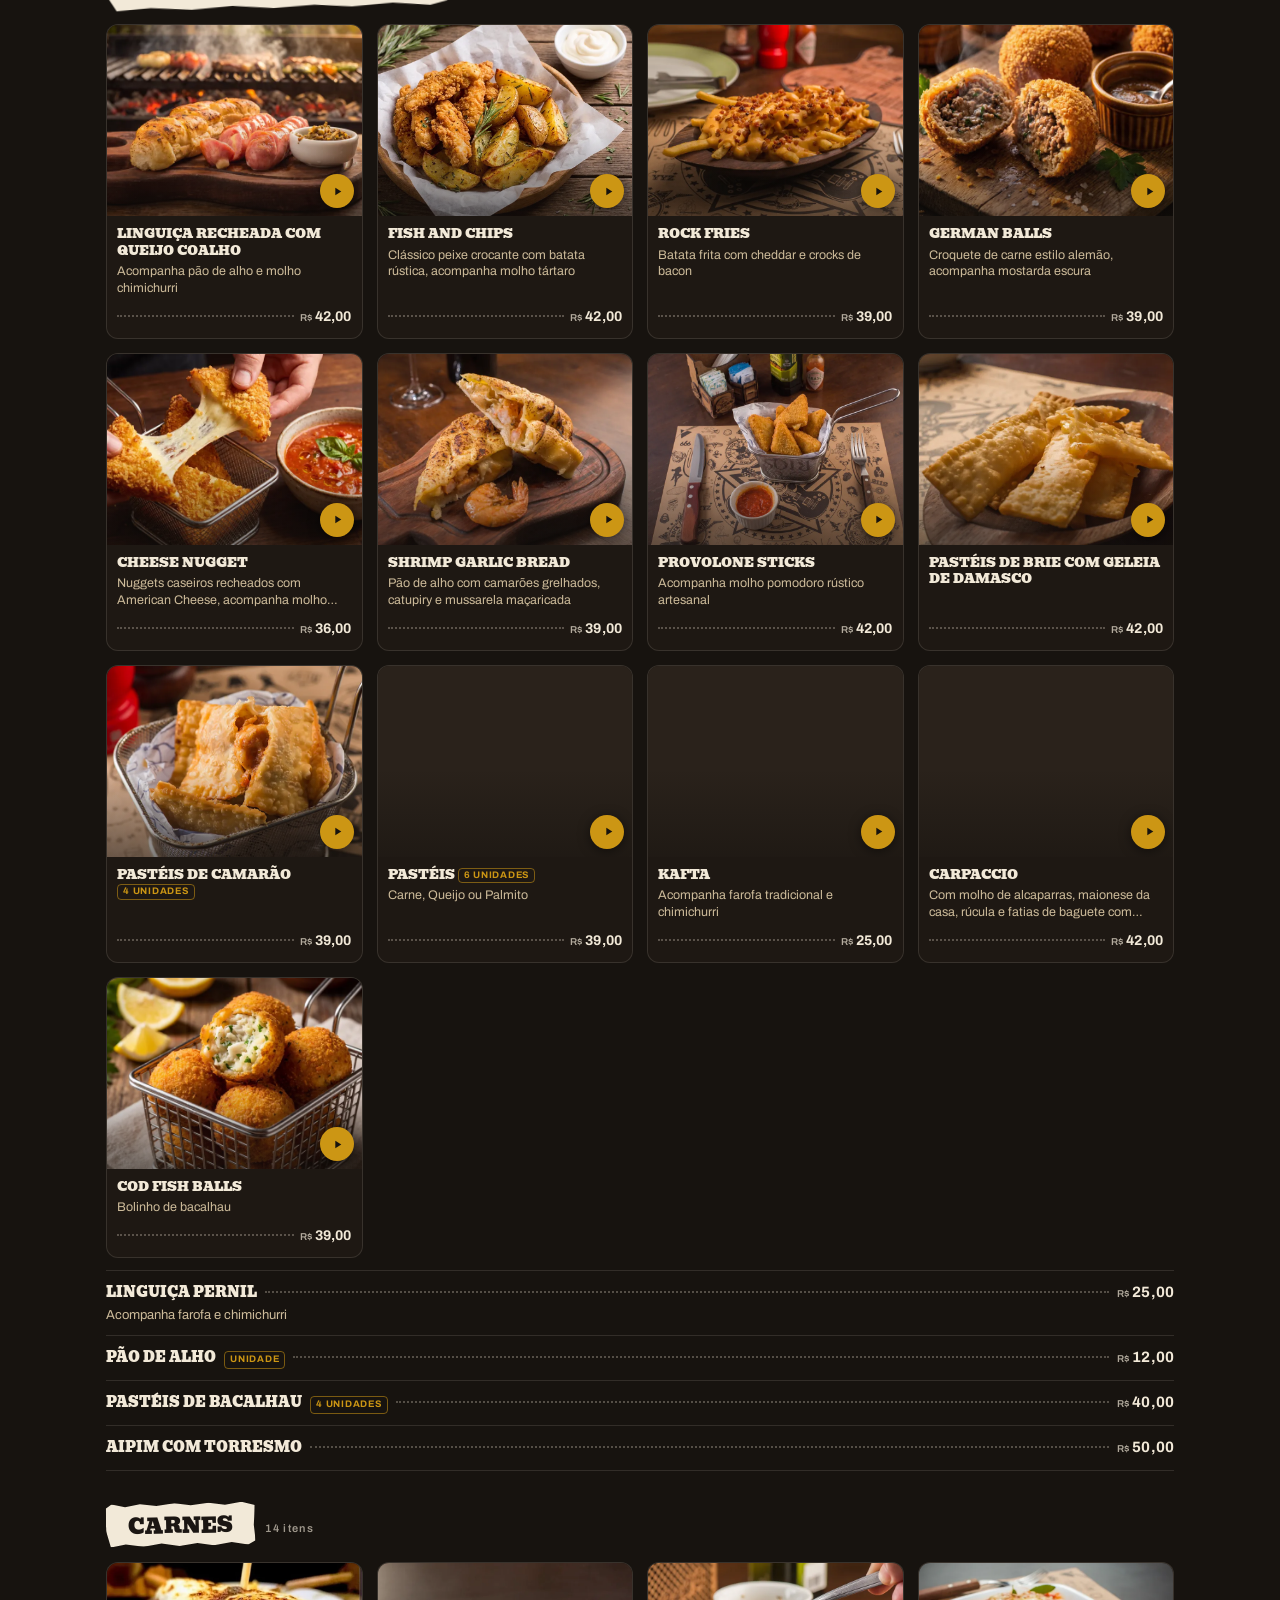
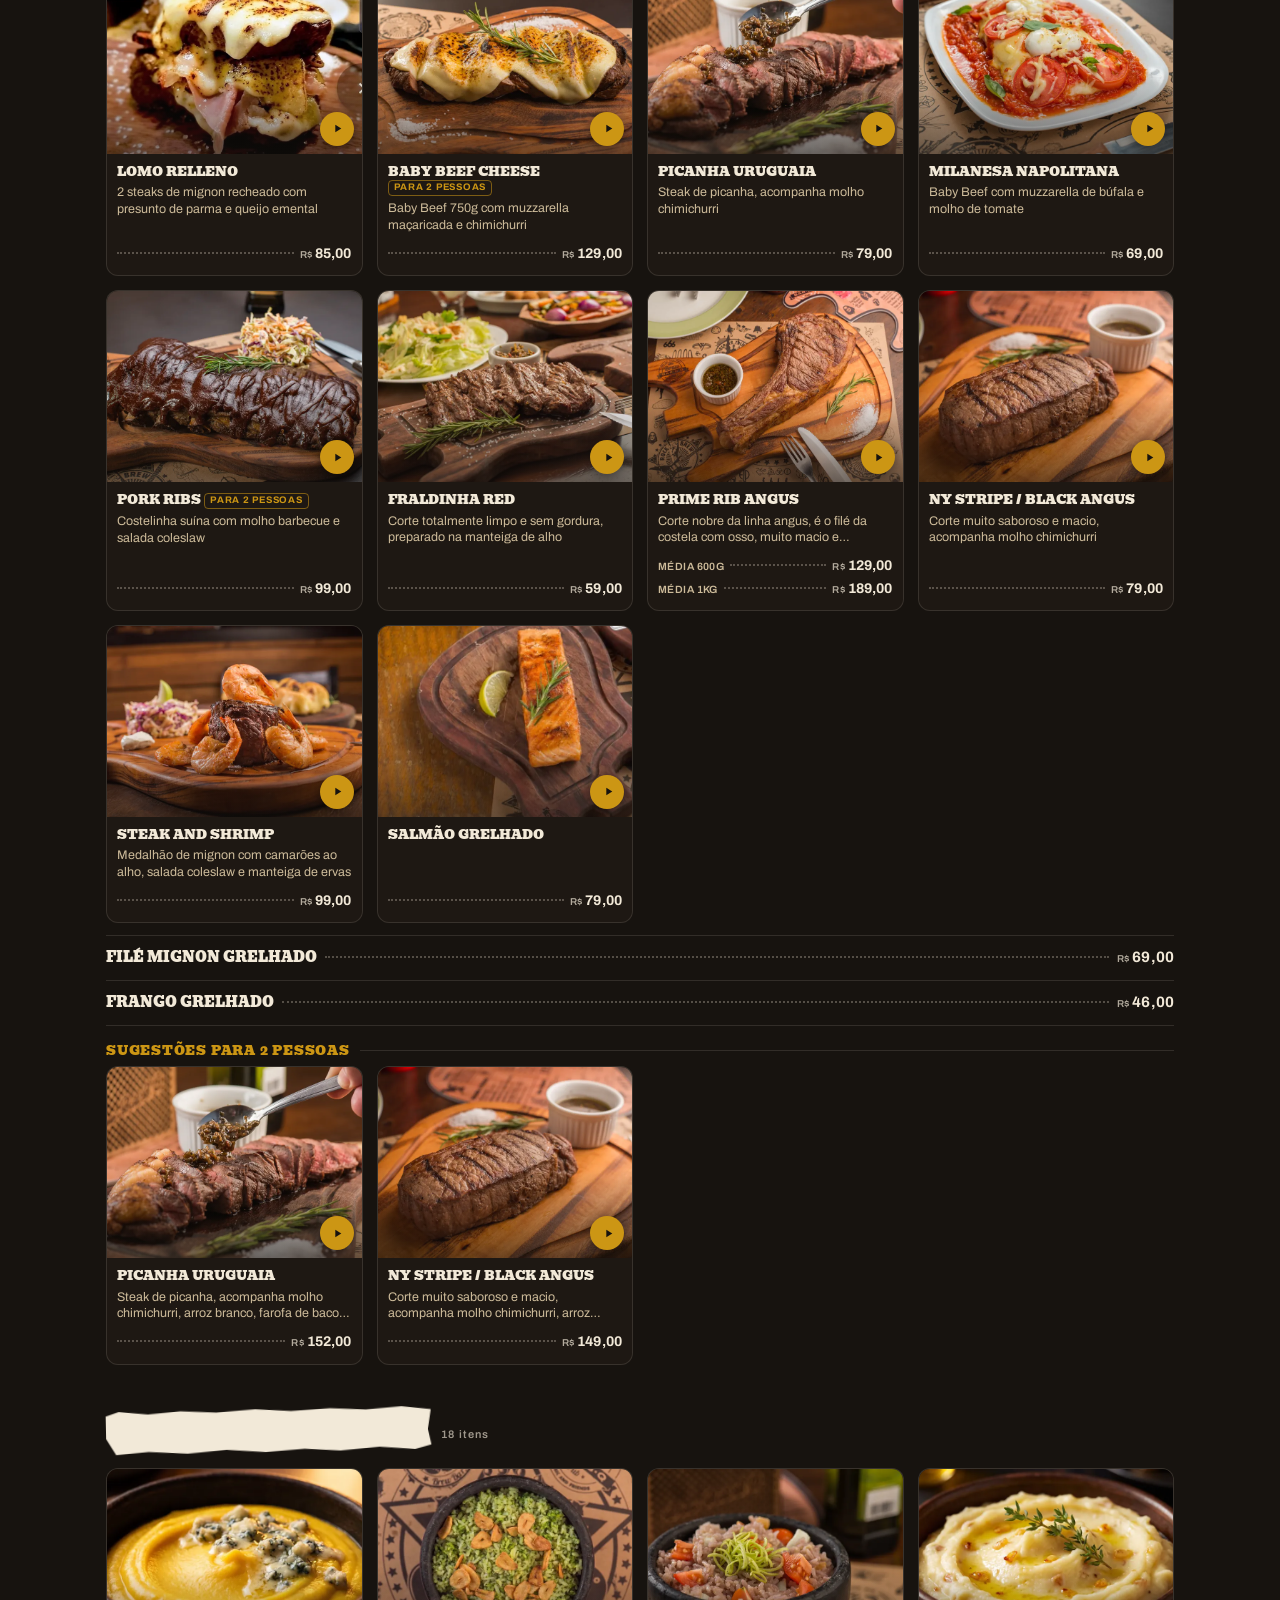
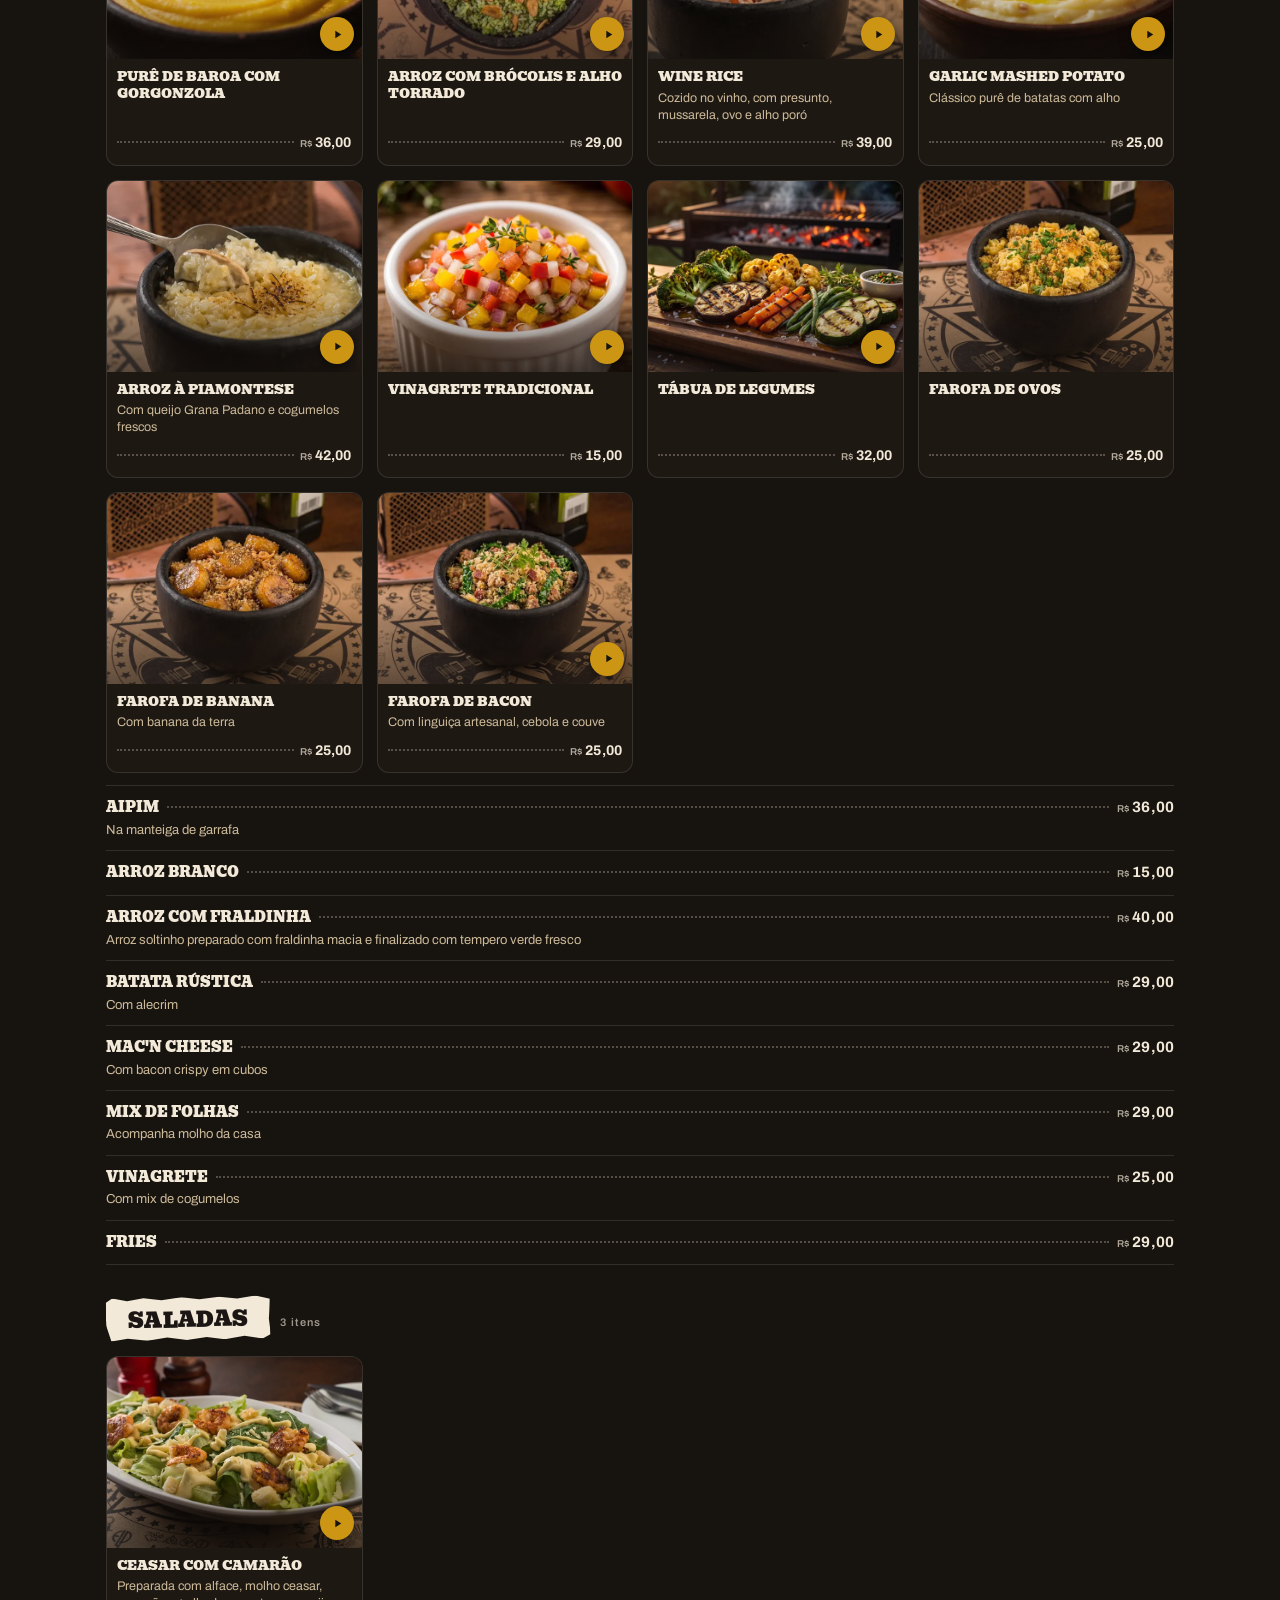
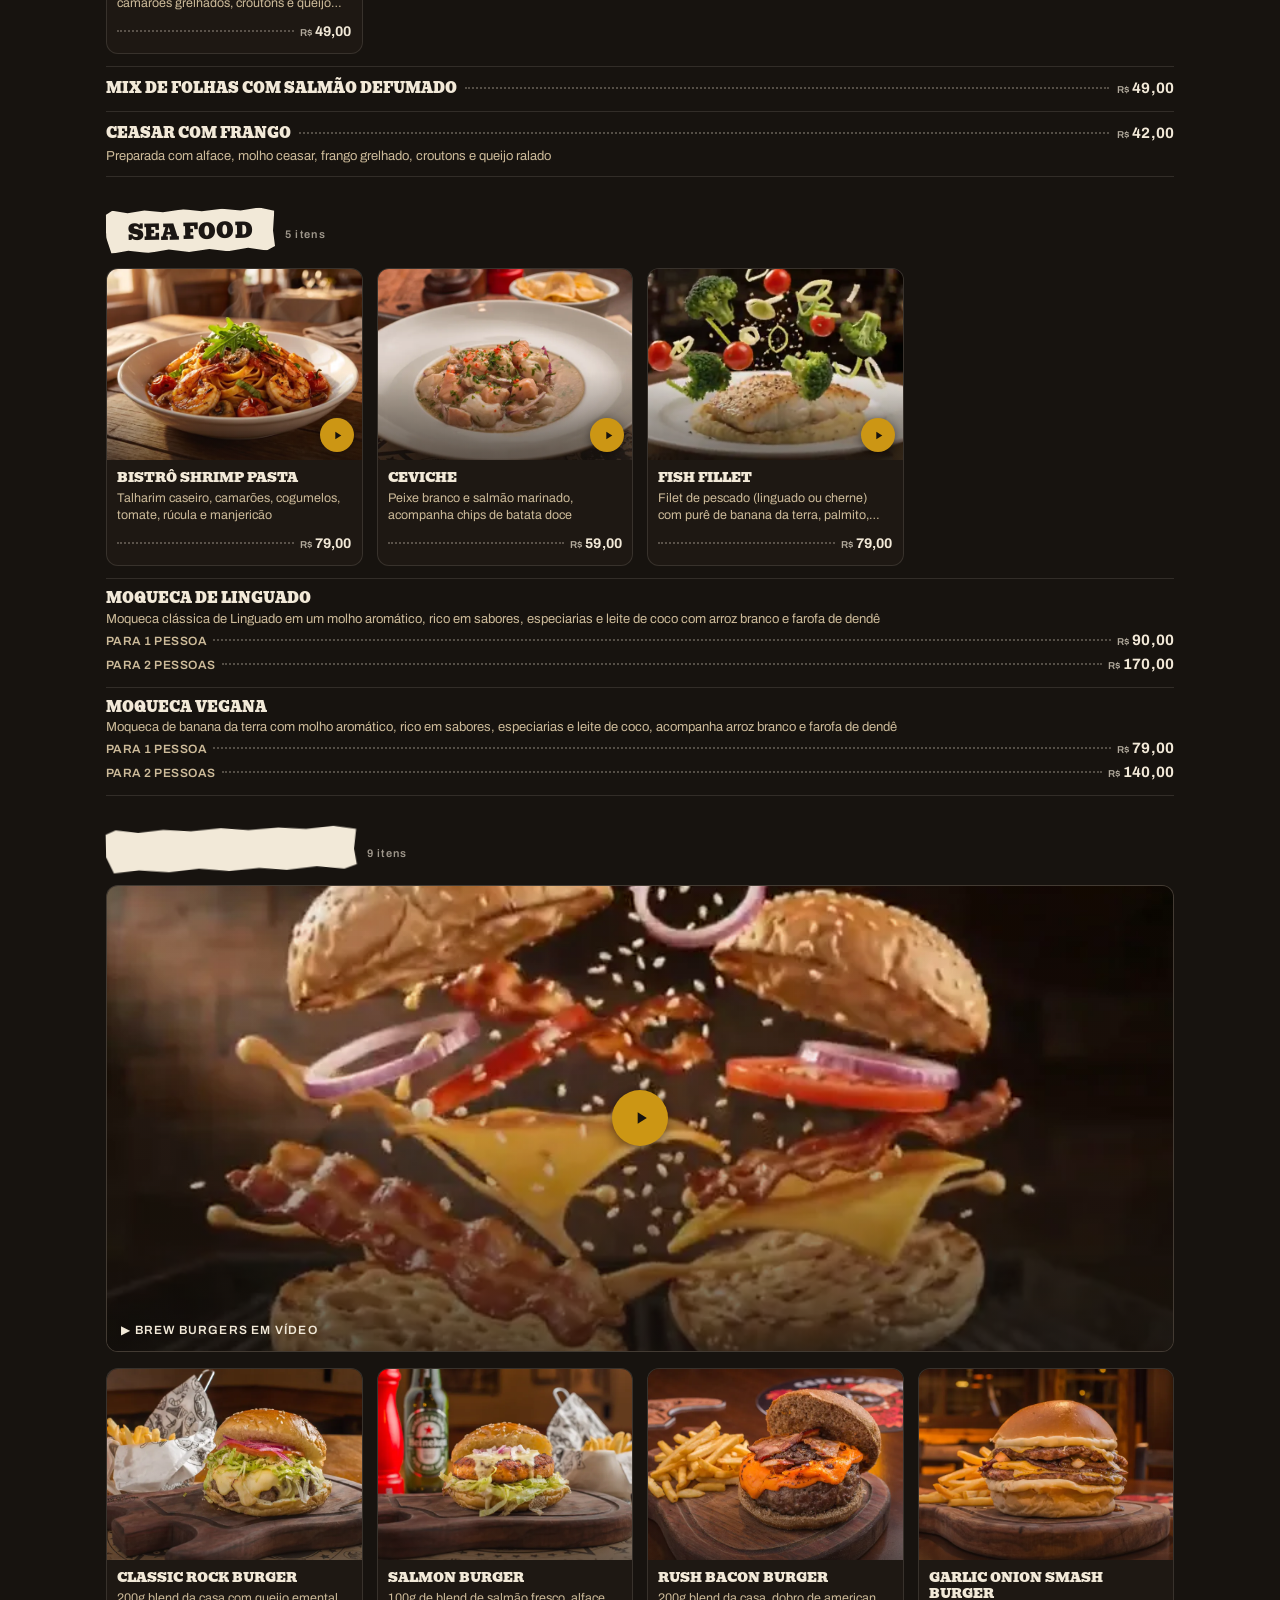
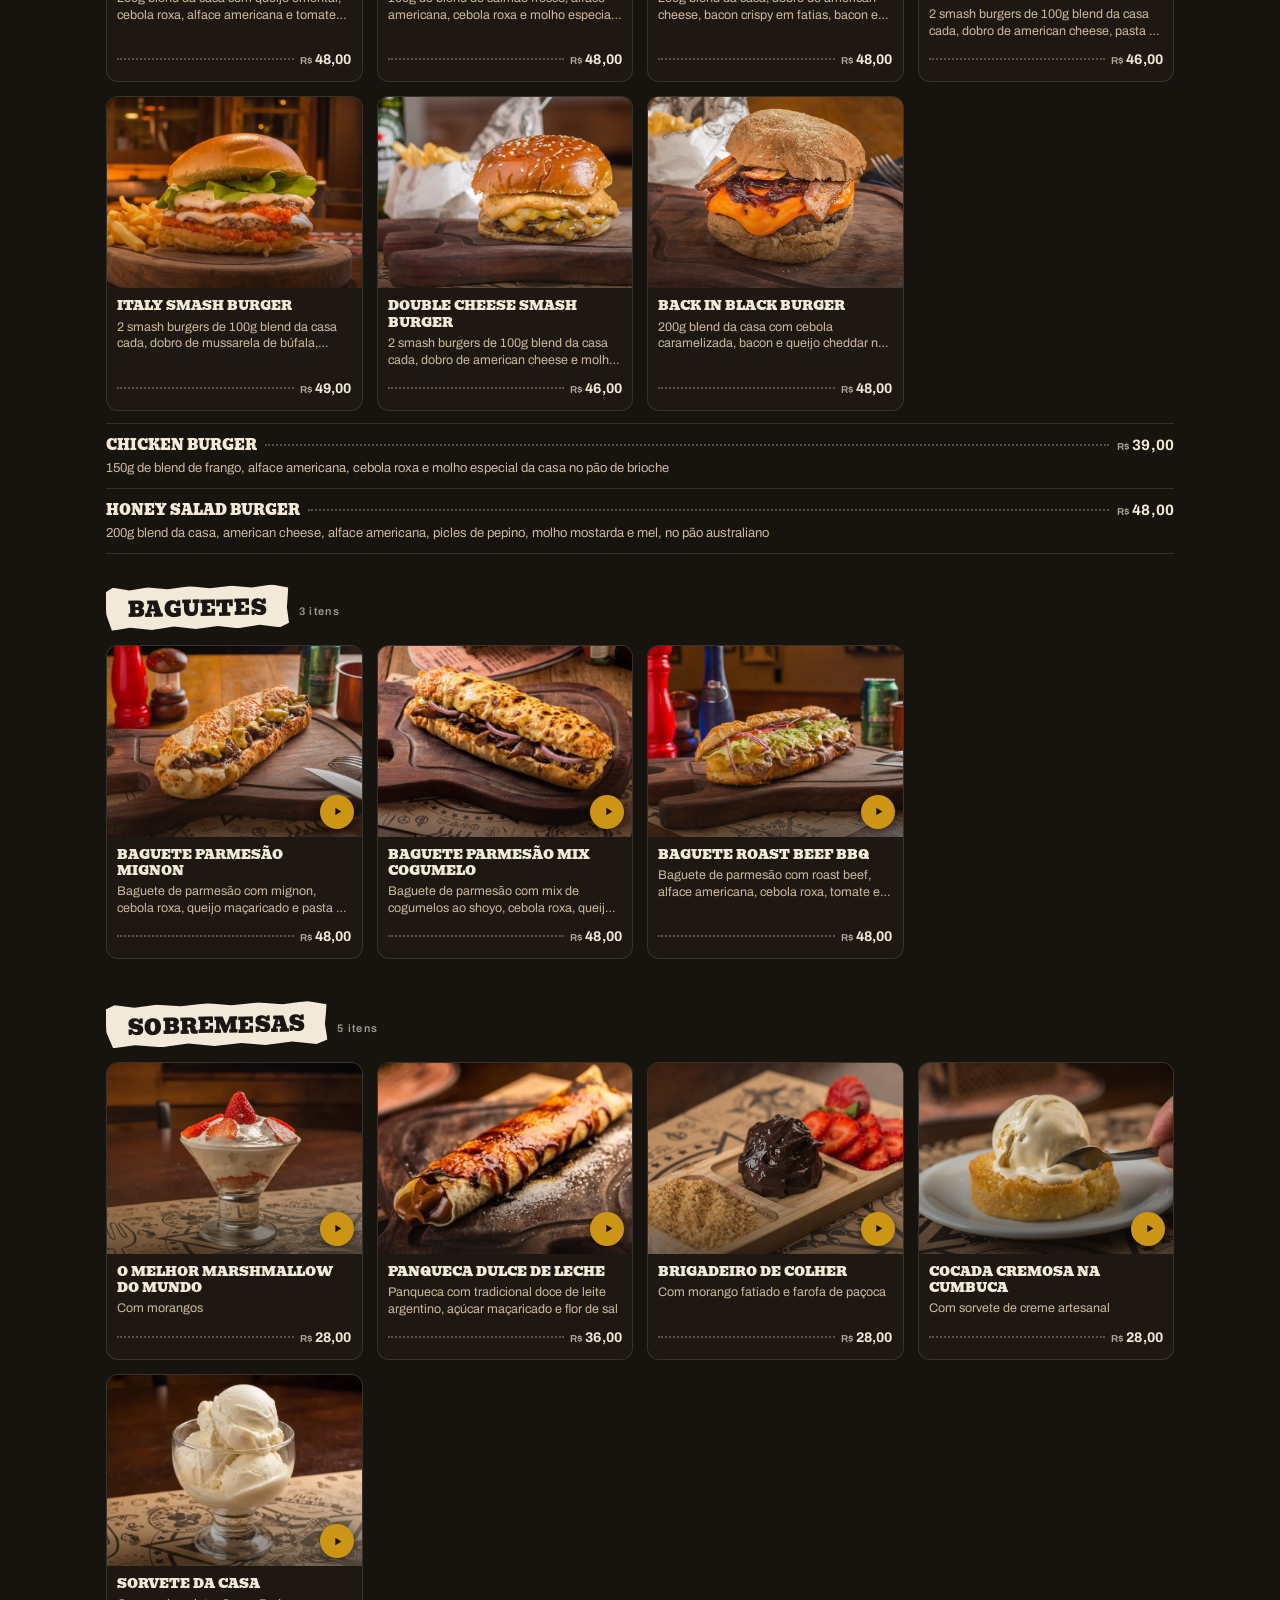
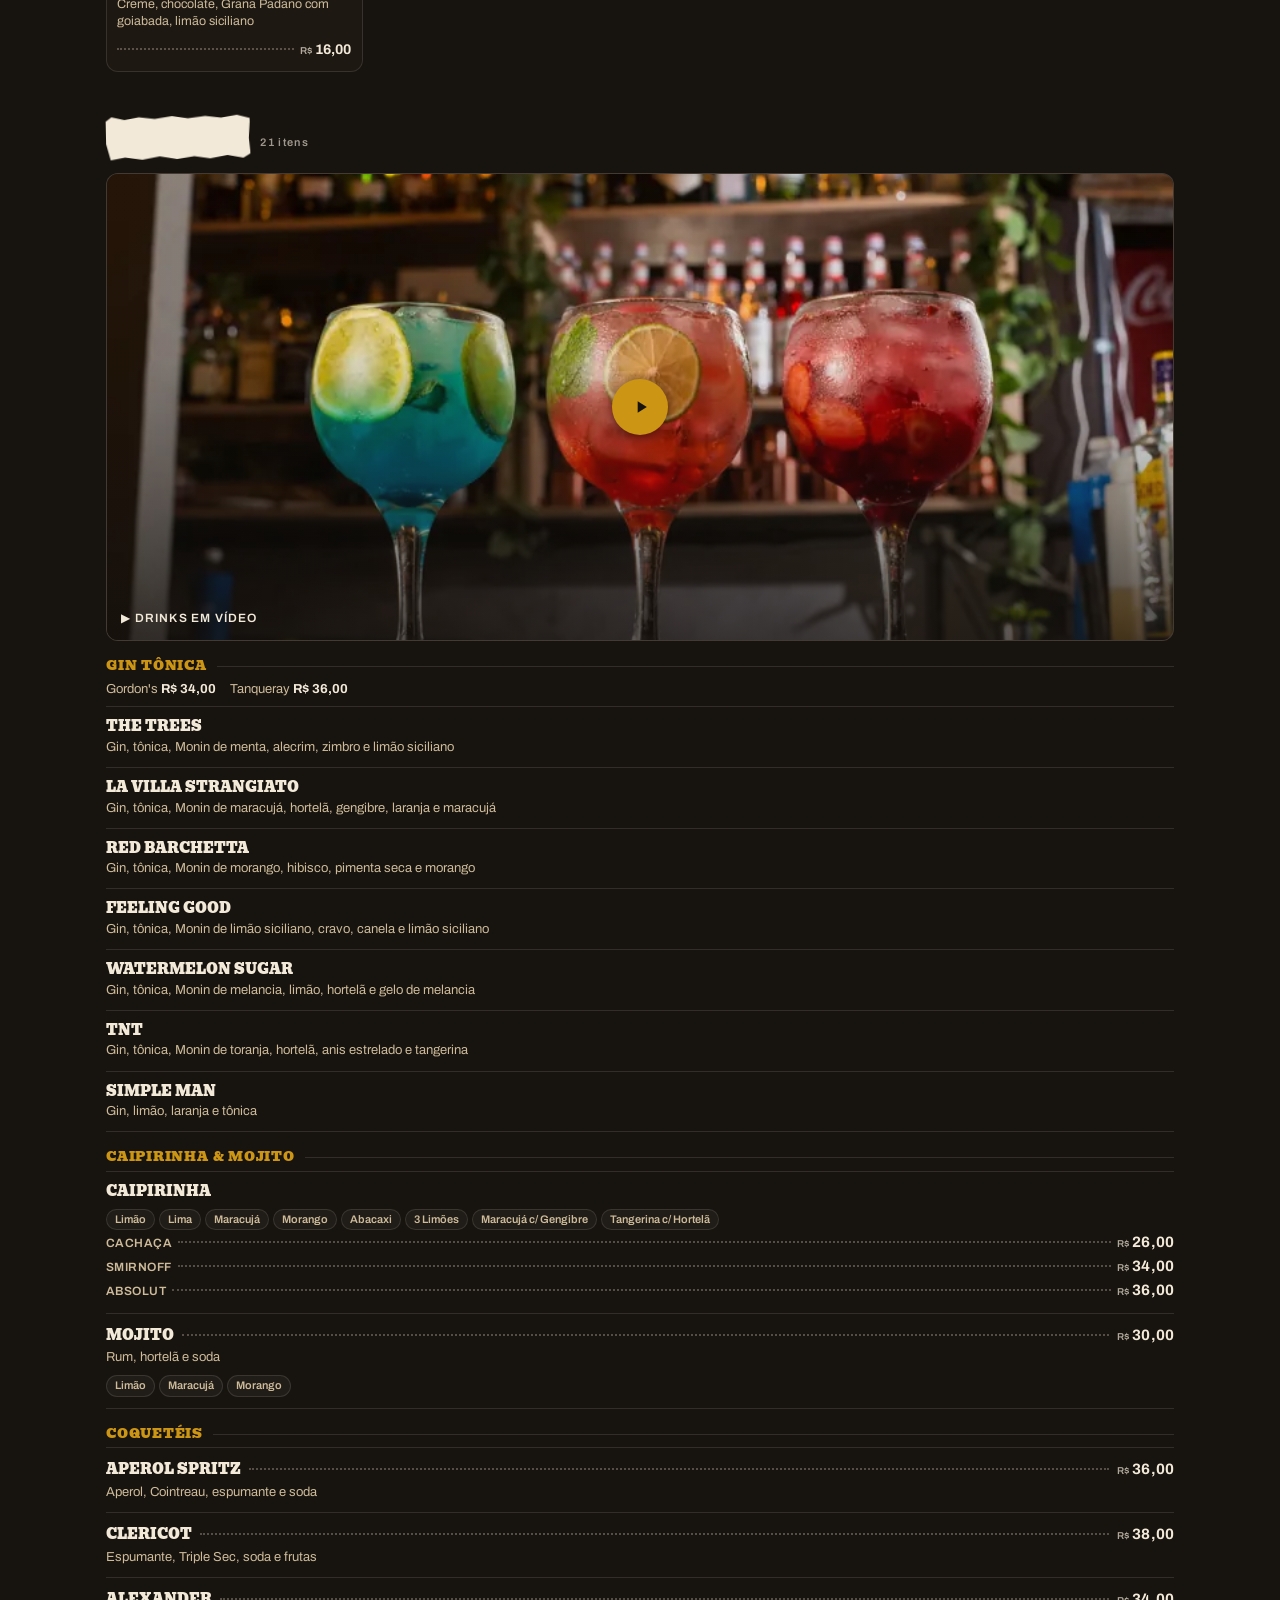
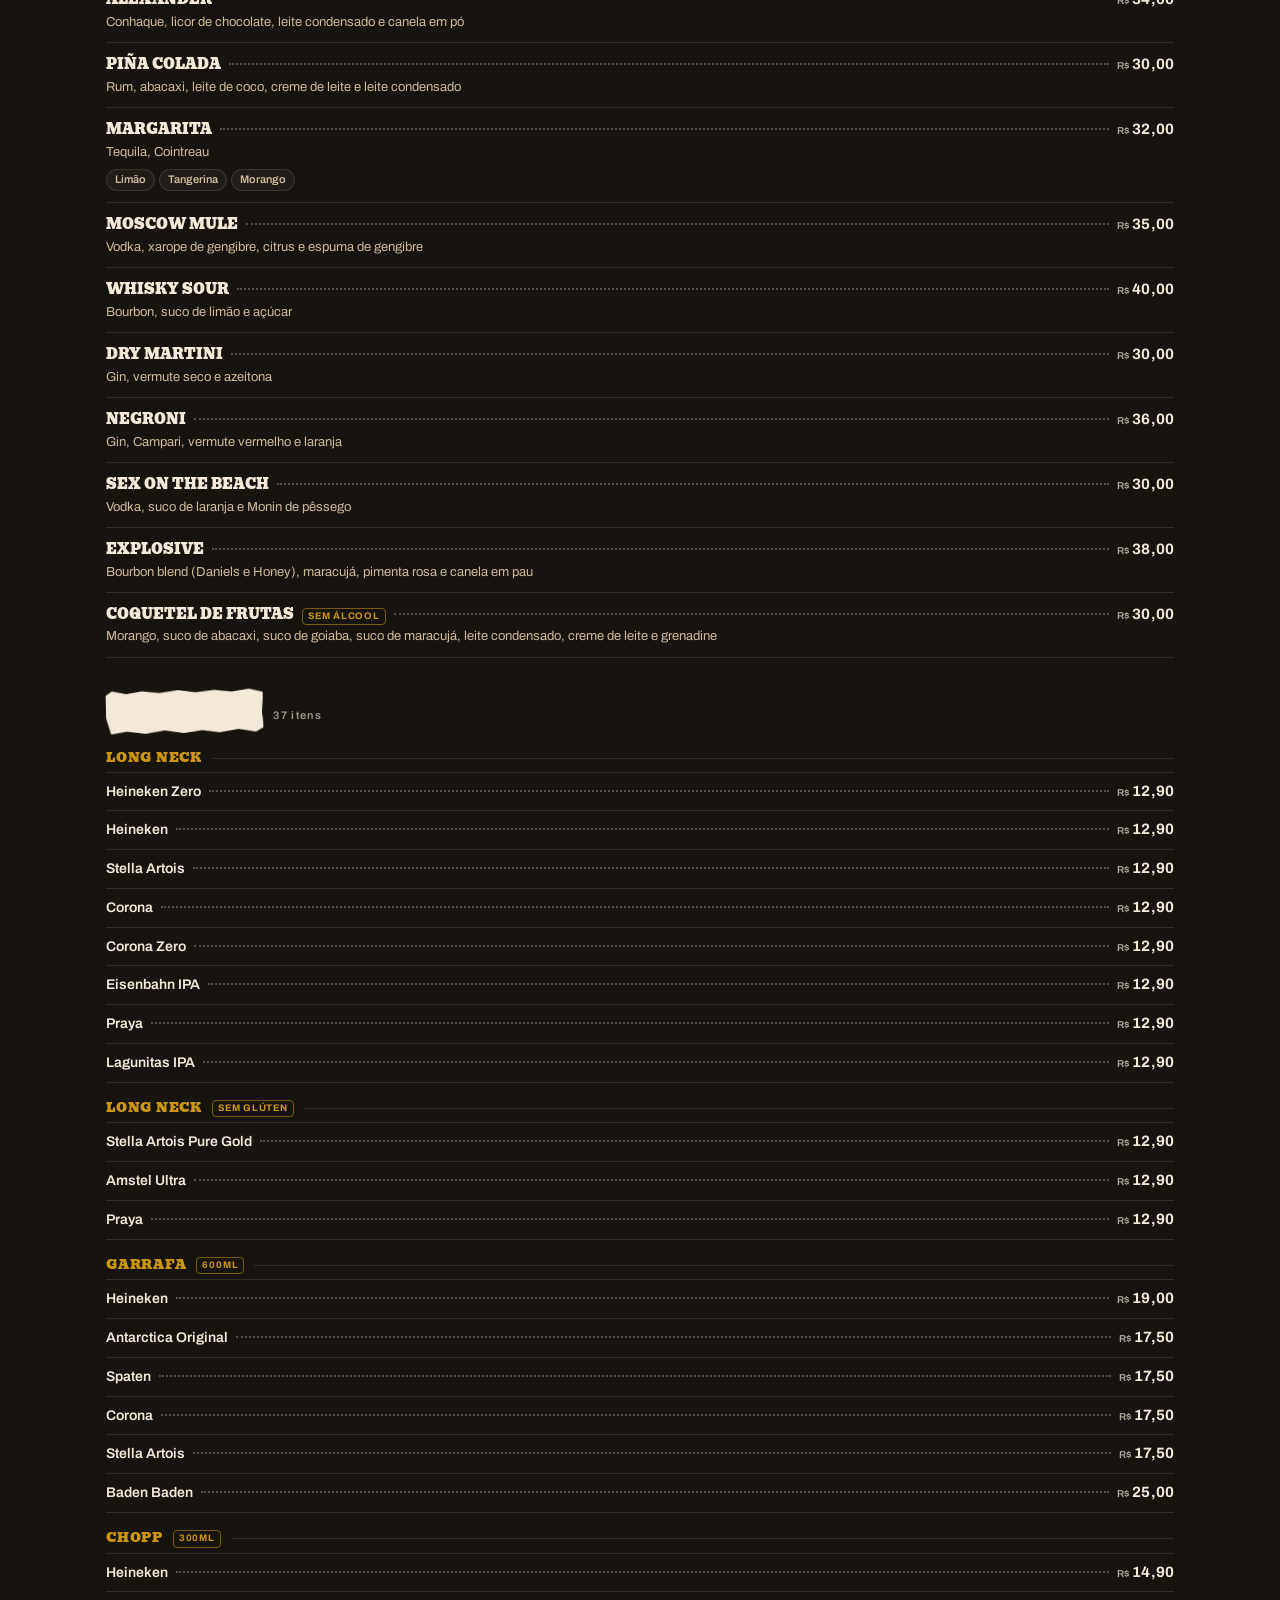
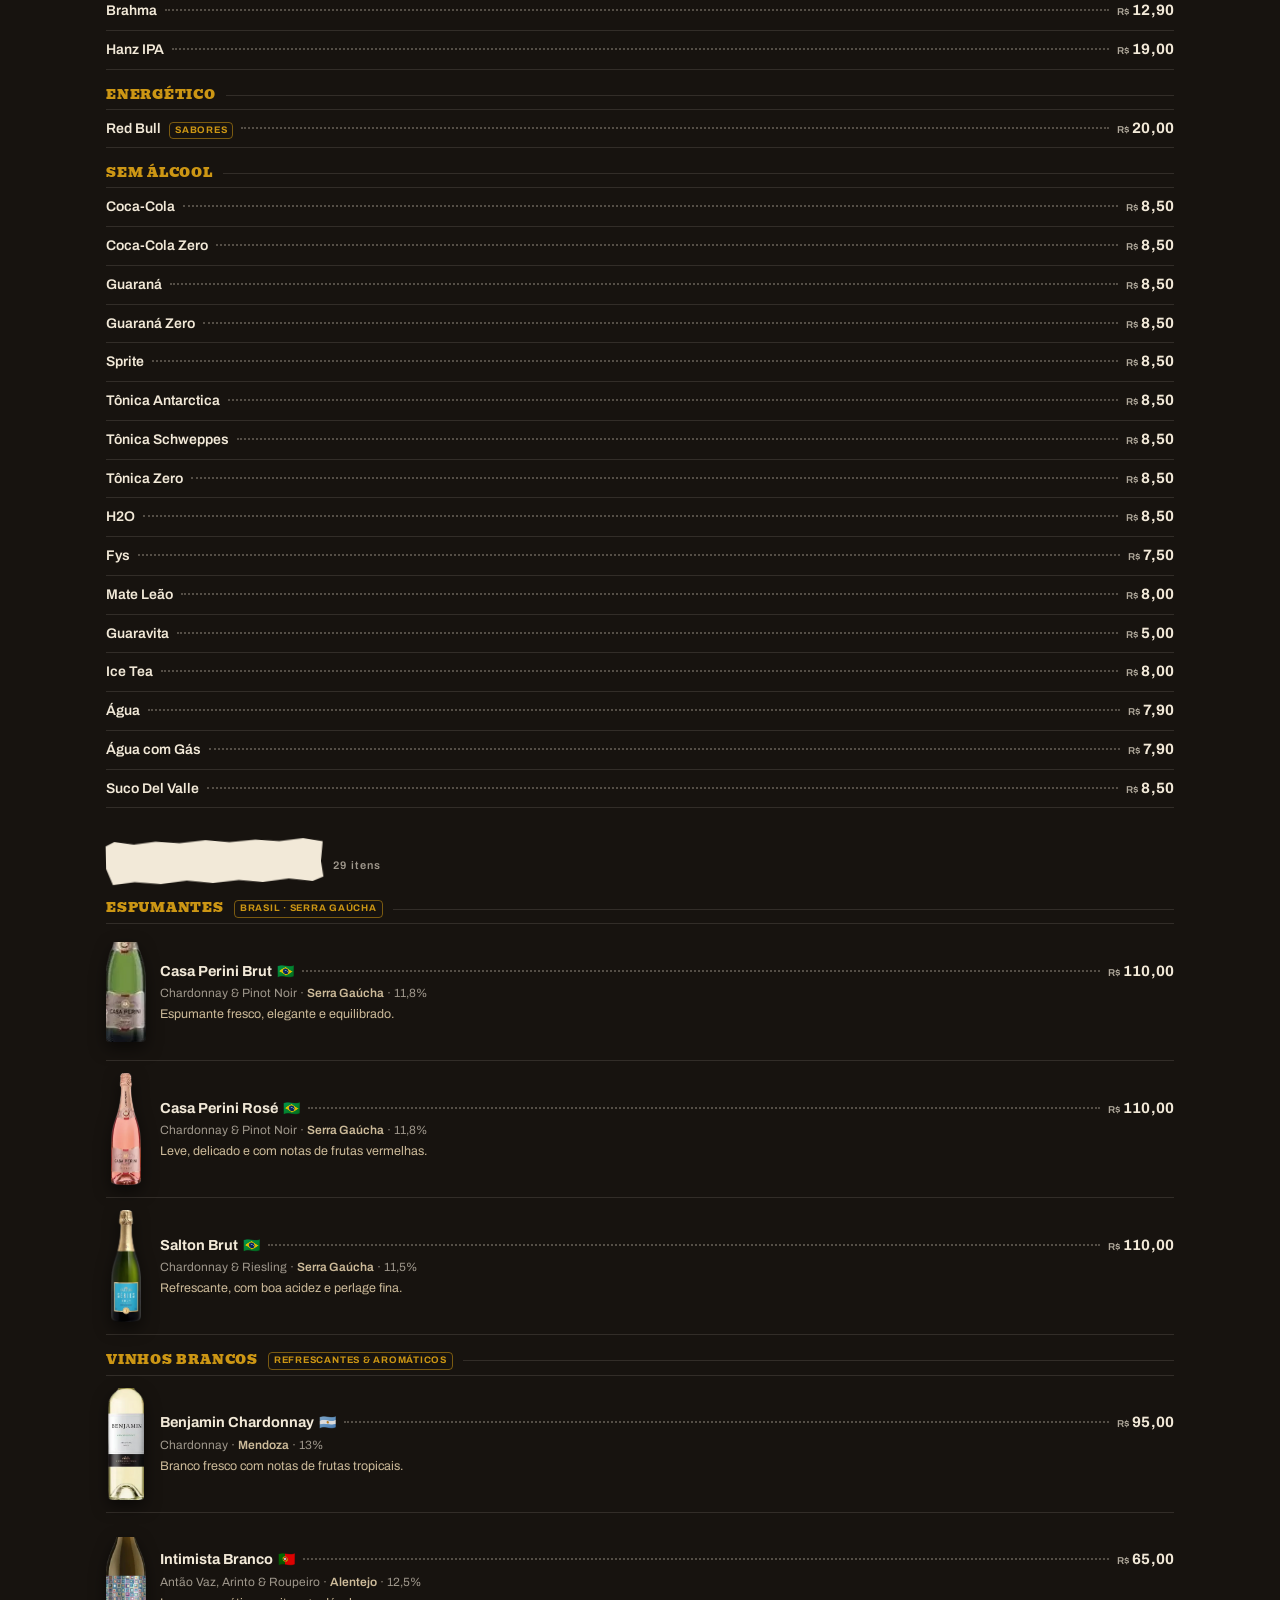
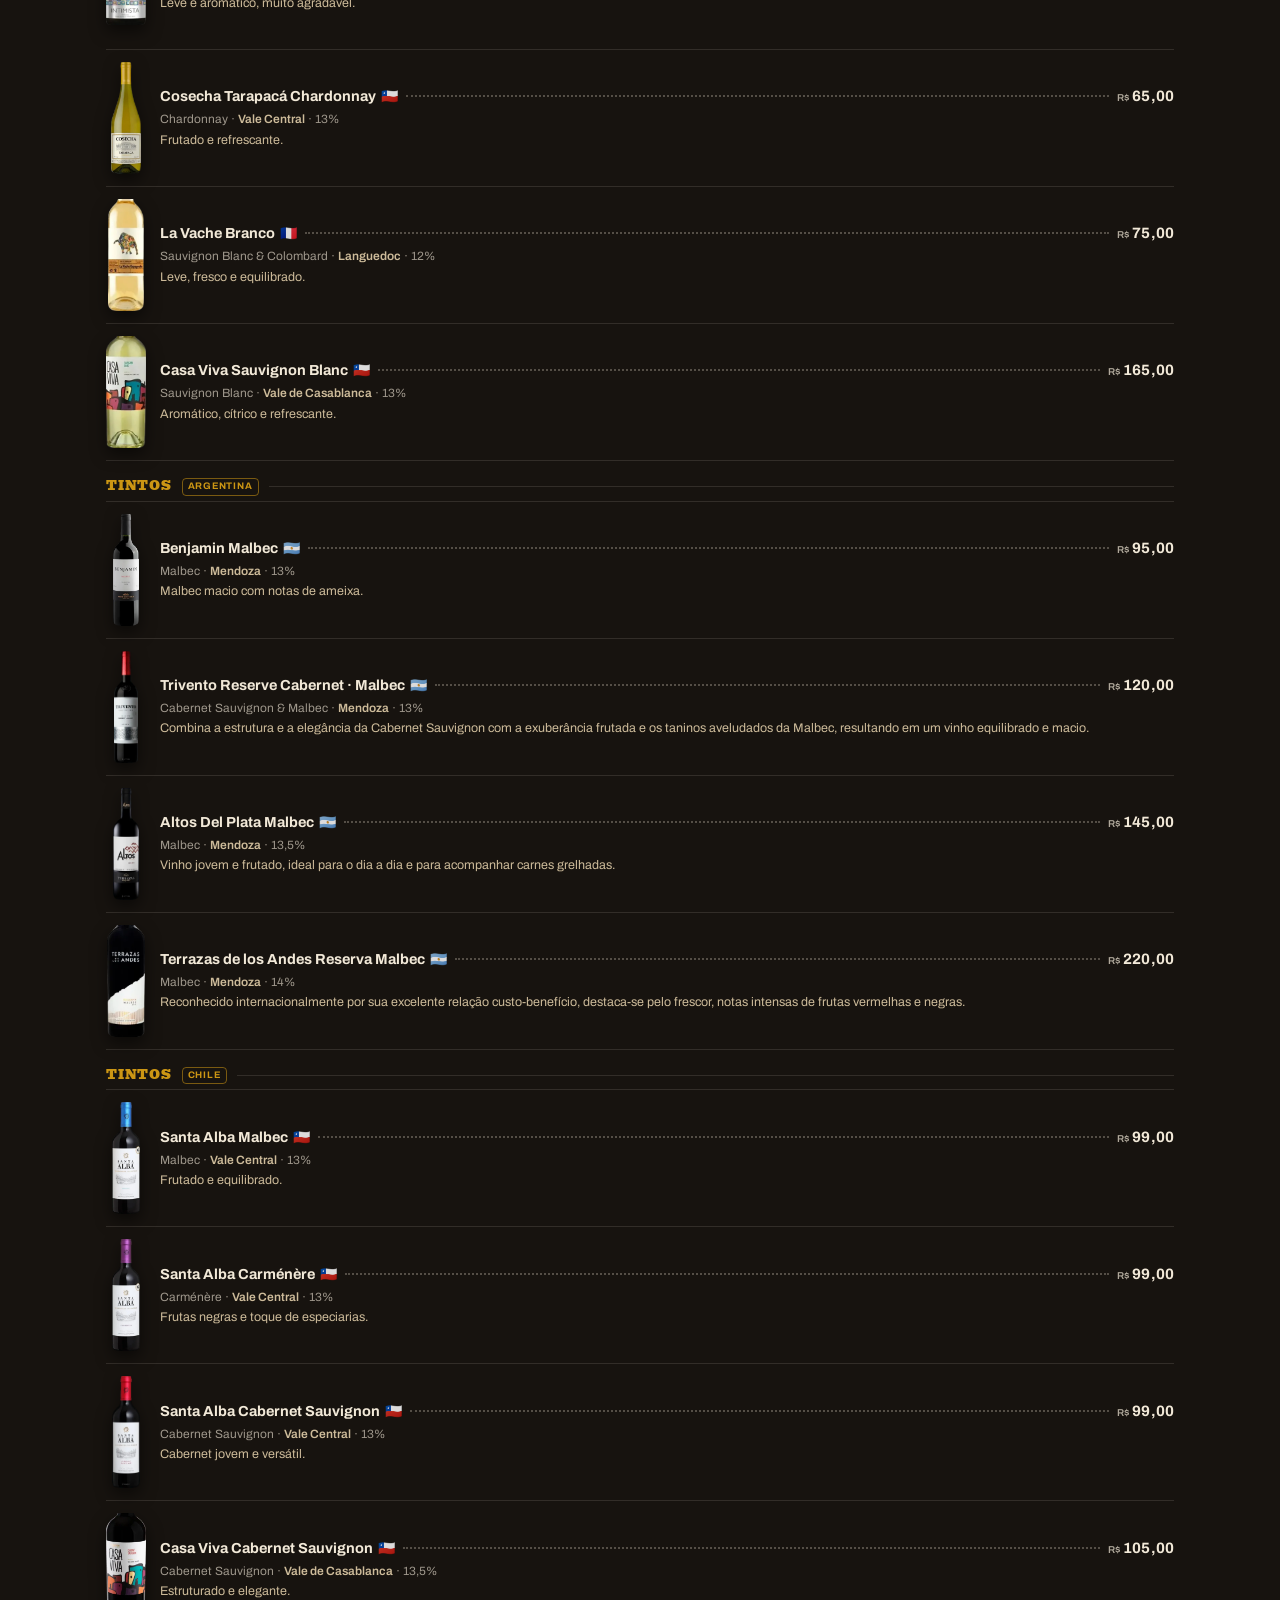
==== commit 1890389a: "Feed: preview automático do vídeo no card centralizado ao parar a rolagem (um por vez, reaproveitado" ====
--- a/index.html
+++ b/index.html
@@ -26,6 +26,7 @@
   <link rel="modulepreload" href="js/componentes/categoria.js">
   <link rel="modulepreload" href="js/componentes/item.js">
   <link rel="modulepreload" href="js/componentes/modalVideo.js">
+  <link rel="modulepreload" href="js/componentes/previewFeed.js">
   <script type="module" src="js/main.js"></script>
 </head>
 <body>
--- a/css/estilo.css
+++ b/css/estilo.css
@@ -150,6 +150,12 @@
   background: linear-gradient(to top, rgba(23, 19, 15, .55), transparent); pointer-events: none;
 }
 .card .foto[data-video]:active img { transform: scale(1.03); }
+/* preview automático do feed: o vídeo entra por cima da foto e aparece quando começa a tocar */
+.foto video.preview, .capa video.preview {
+  position: absolute; inset: 0; width: 100%; height: 100%; object-fit: cover;
+  opacity: 0; transition: opacity .3s ease; pointer-events: none; background: transparent;
+}
+.foto video.preview.tocando, .capa video.preview.tocando { opacity: 1; }
 .card .foto img { transition: transform .25s ease; }
 
 .play {
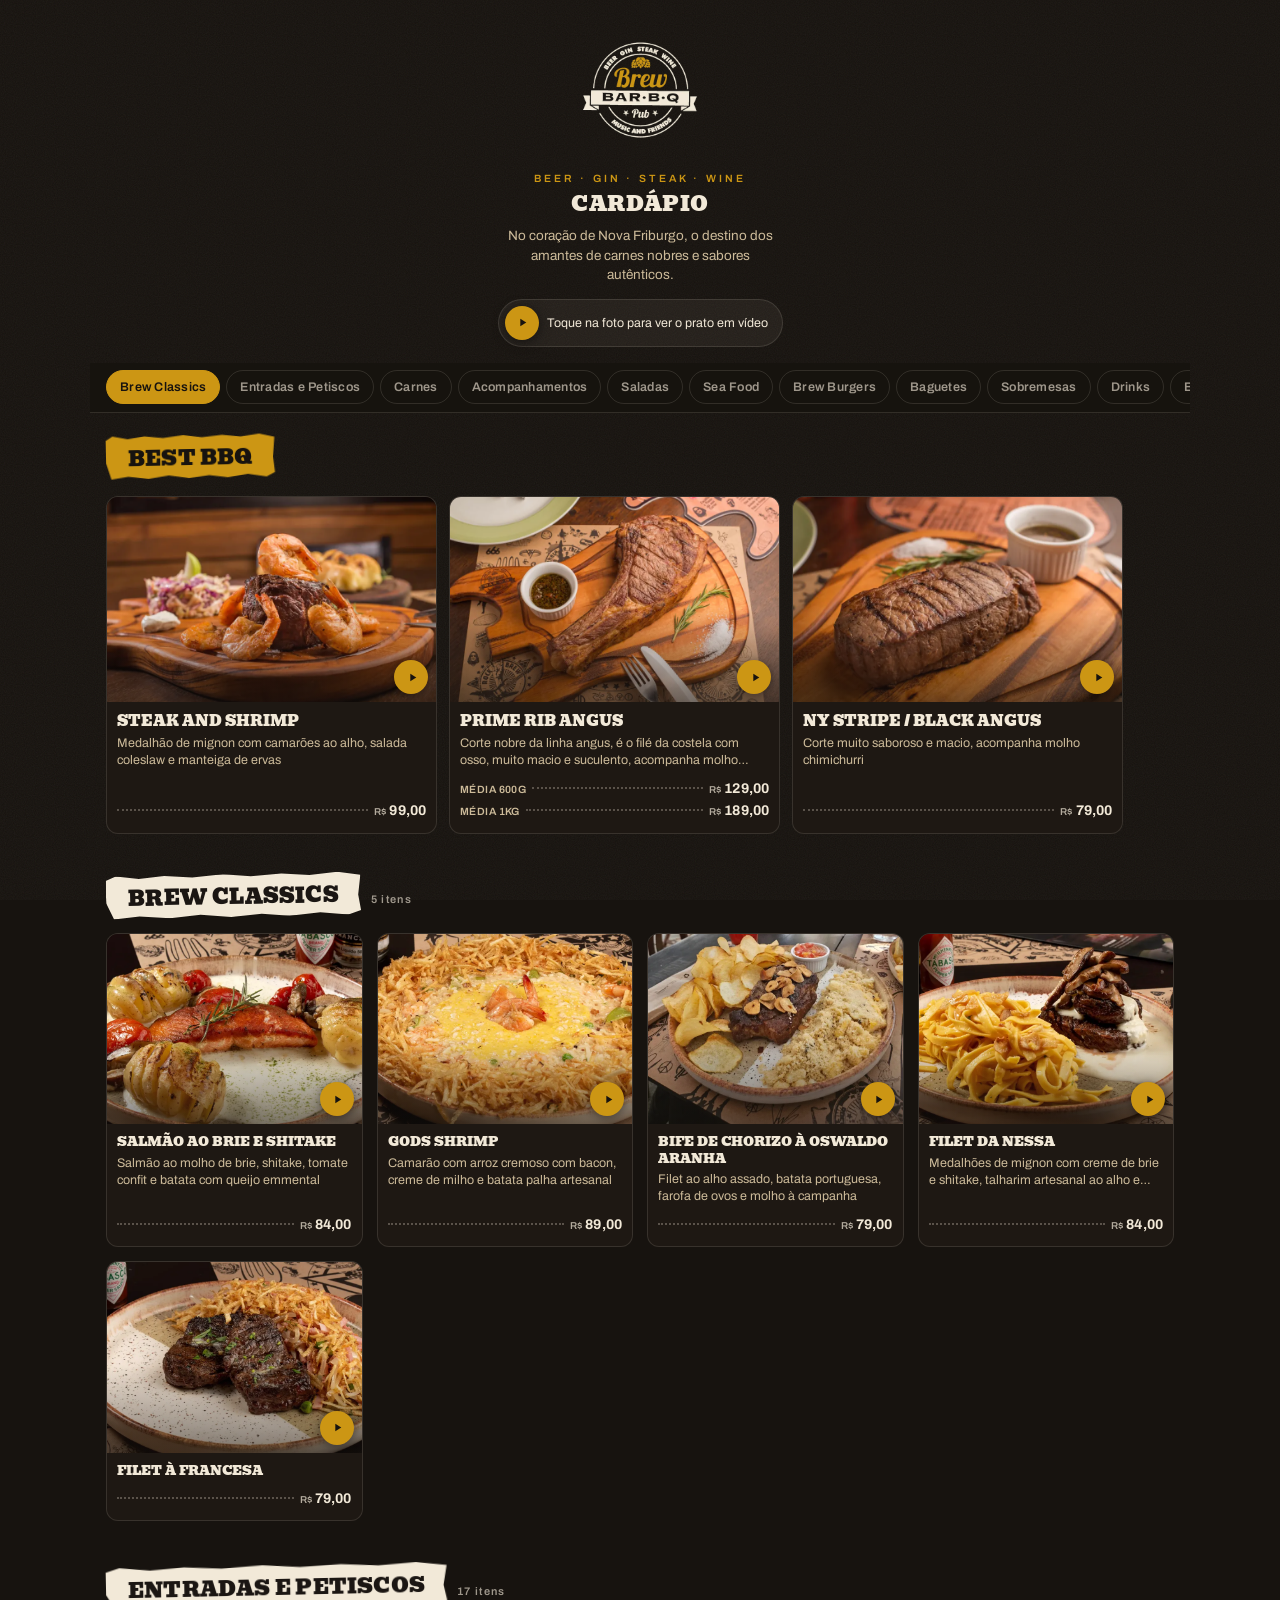
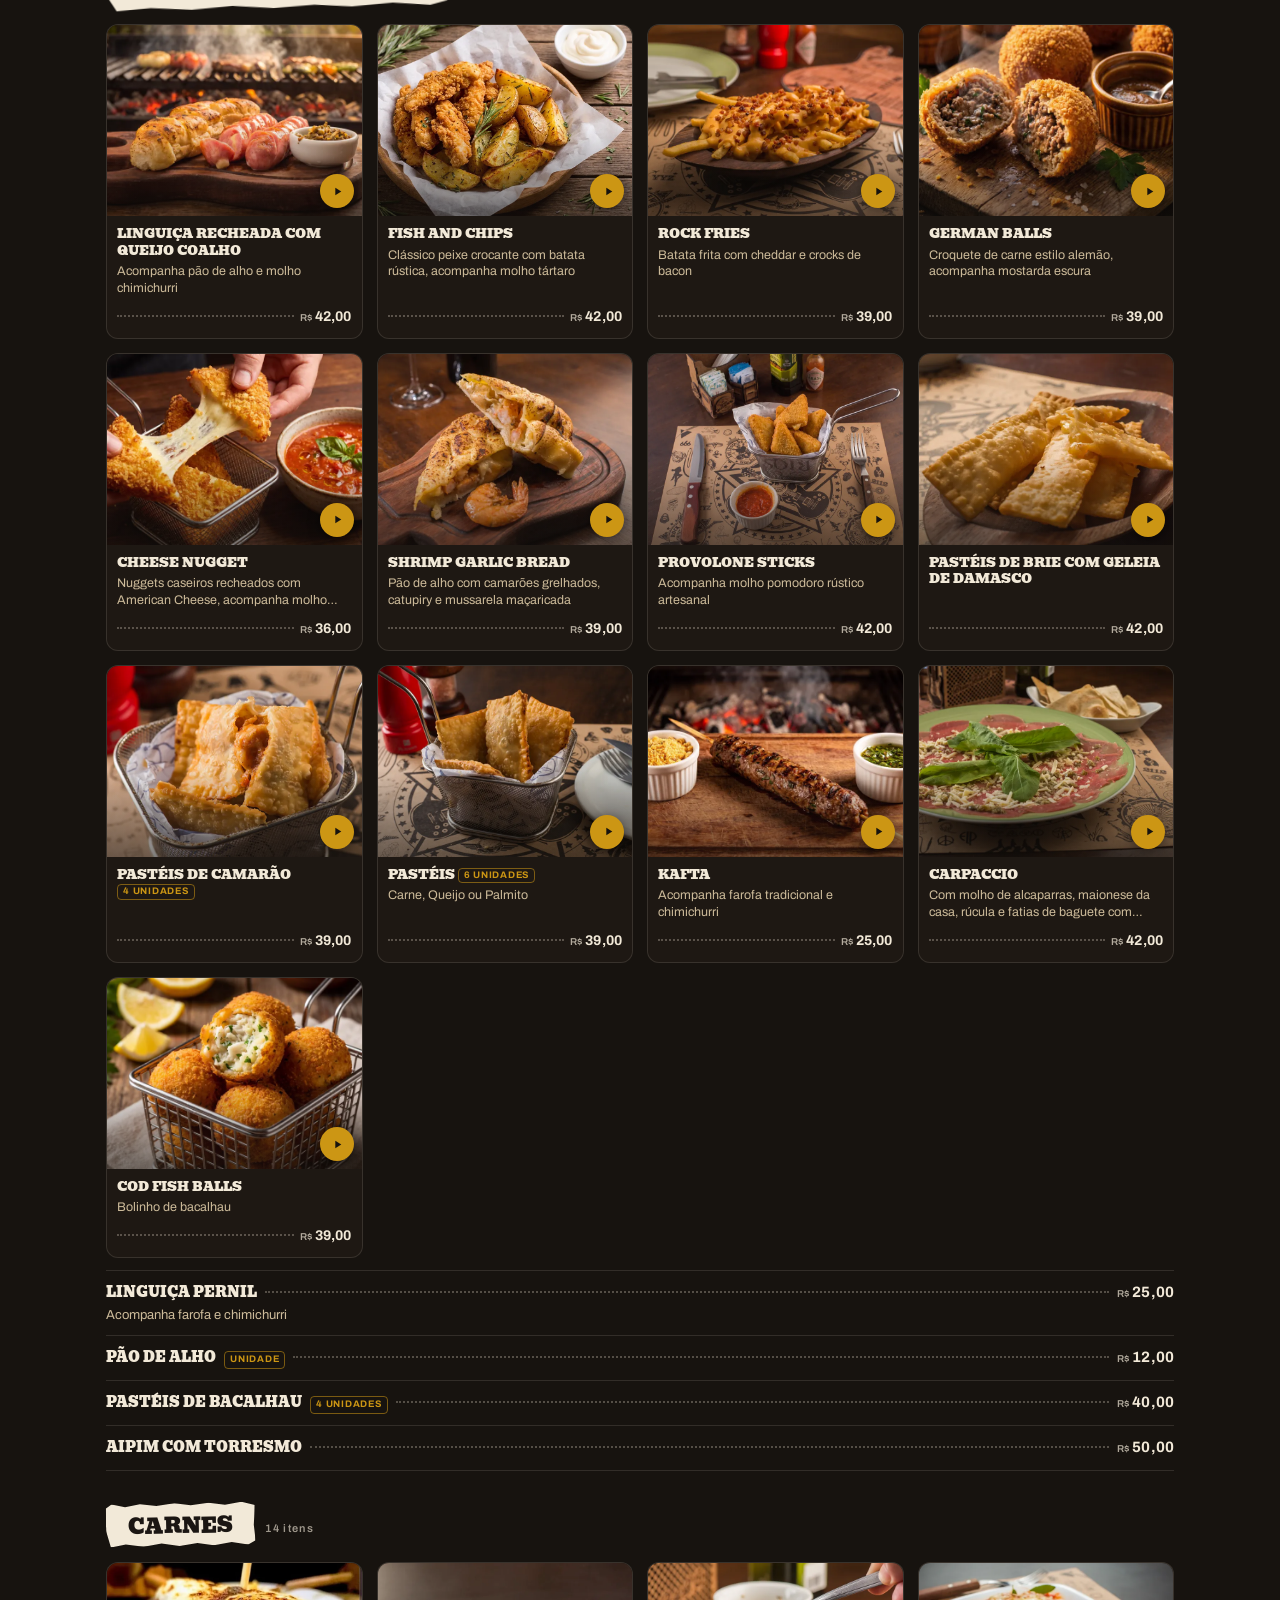
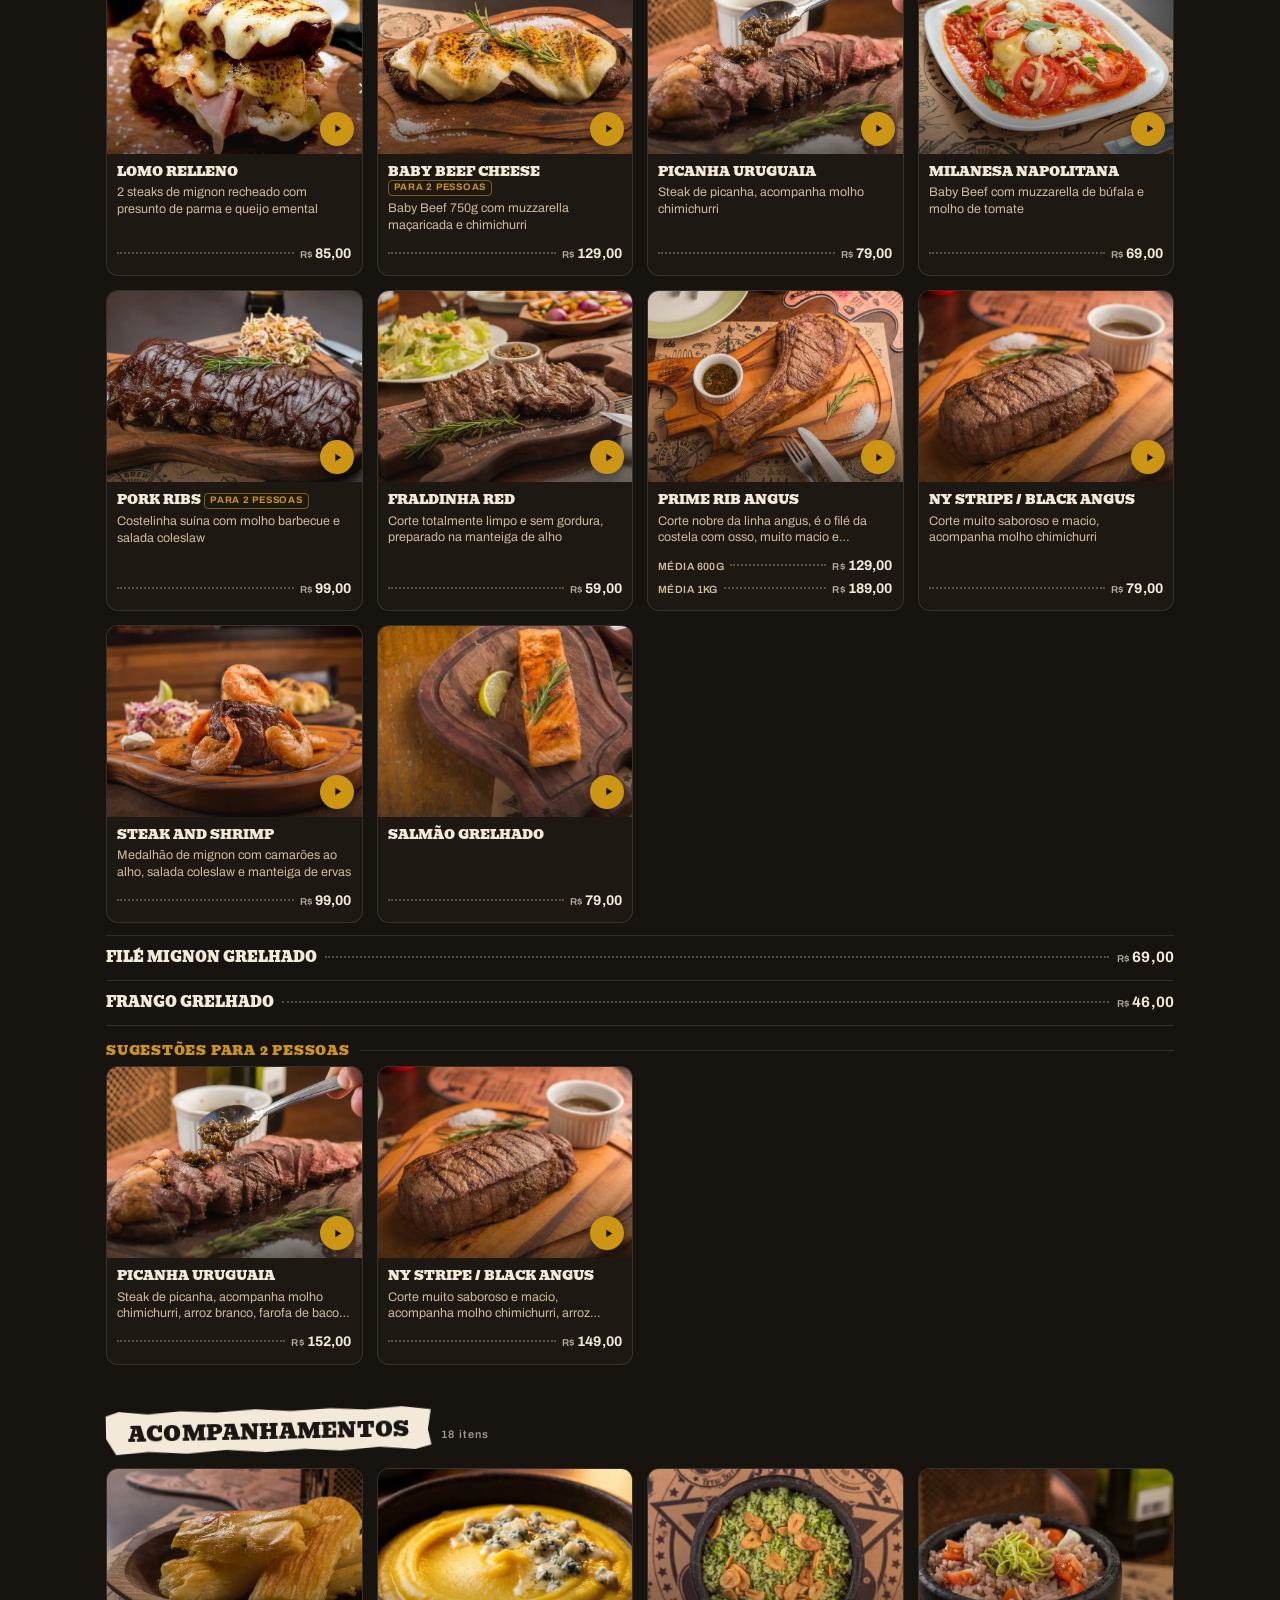
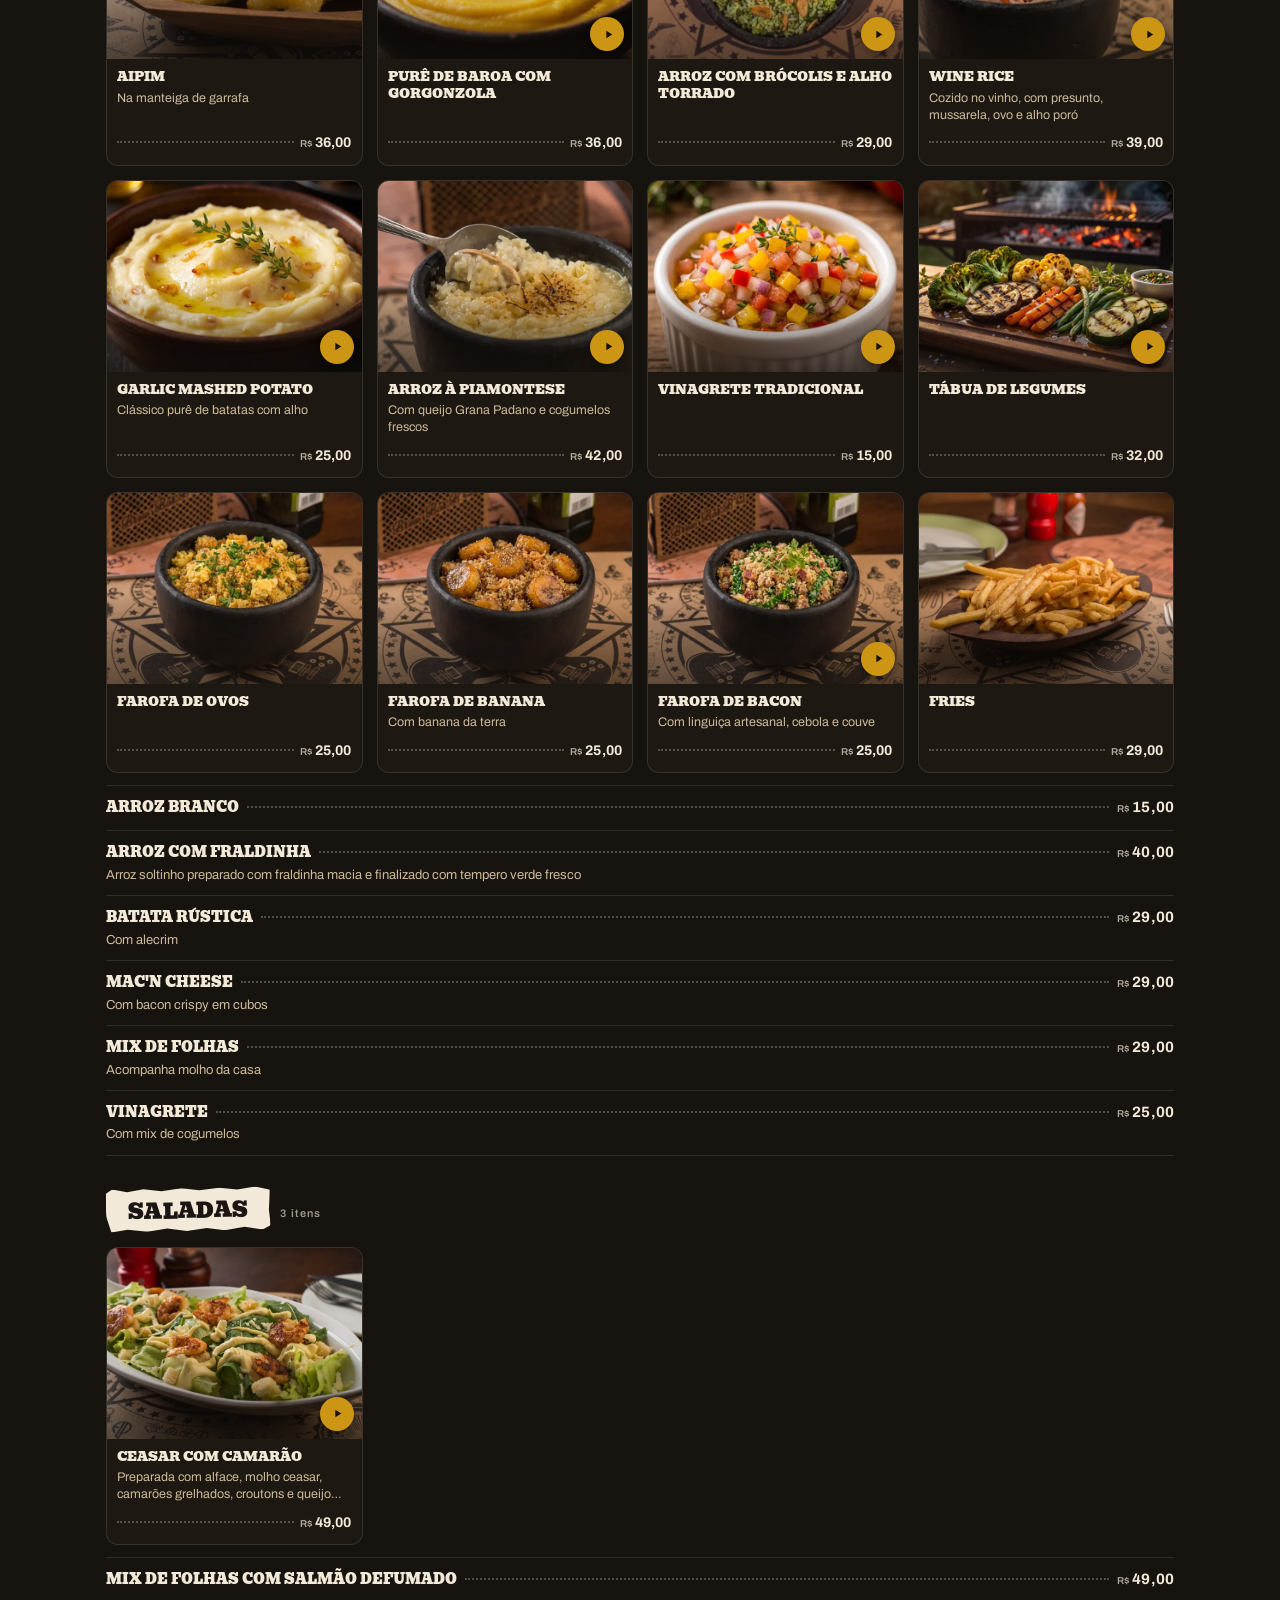
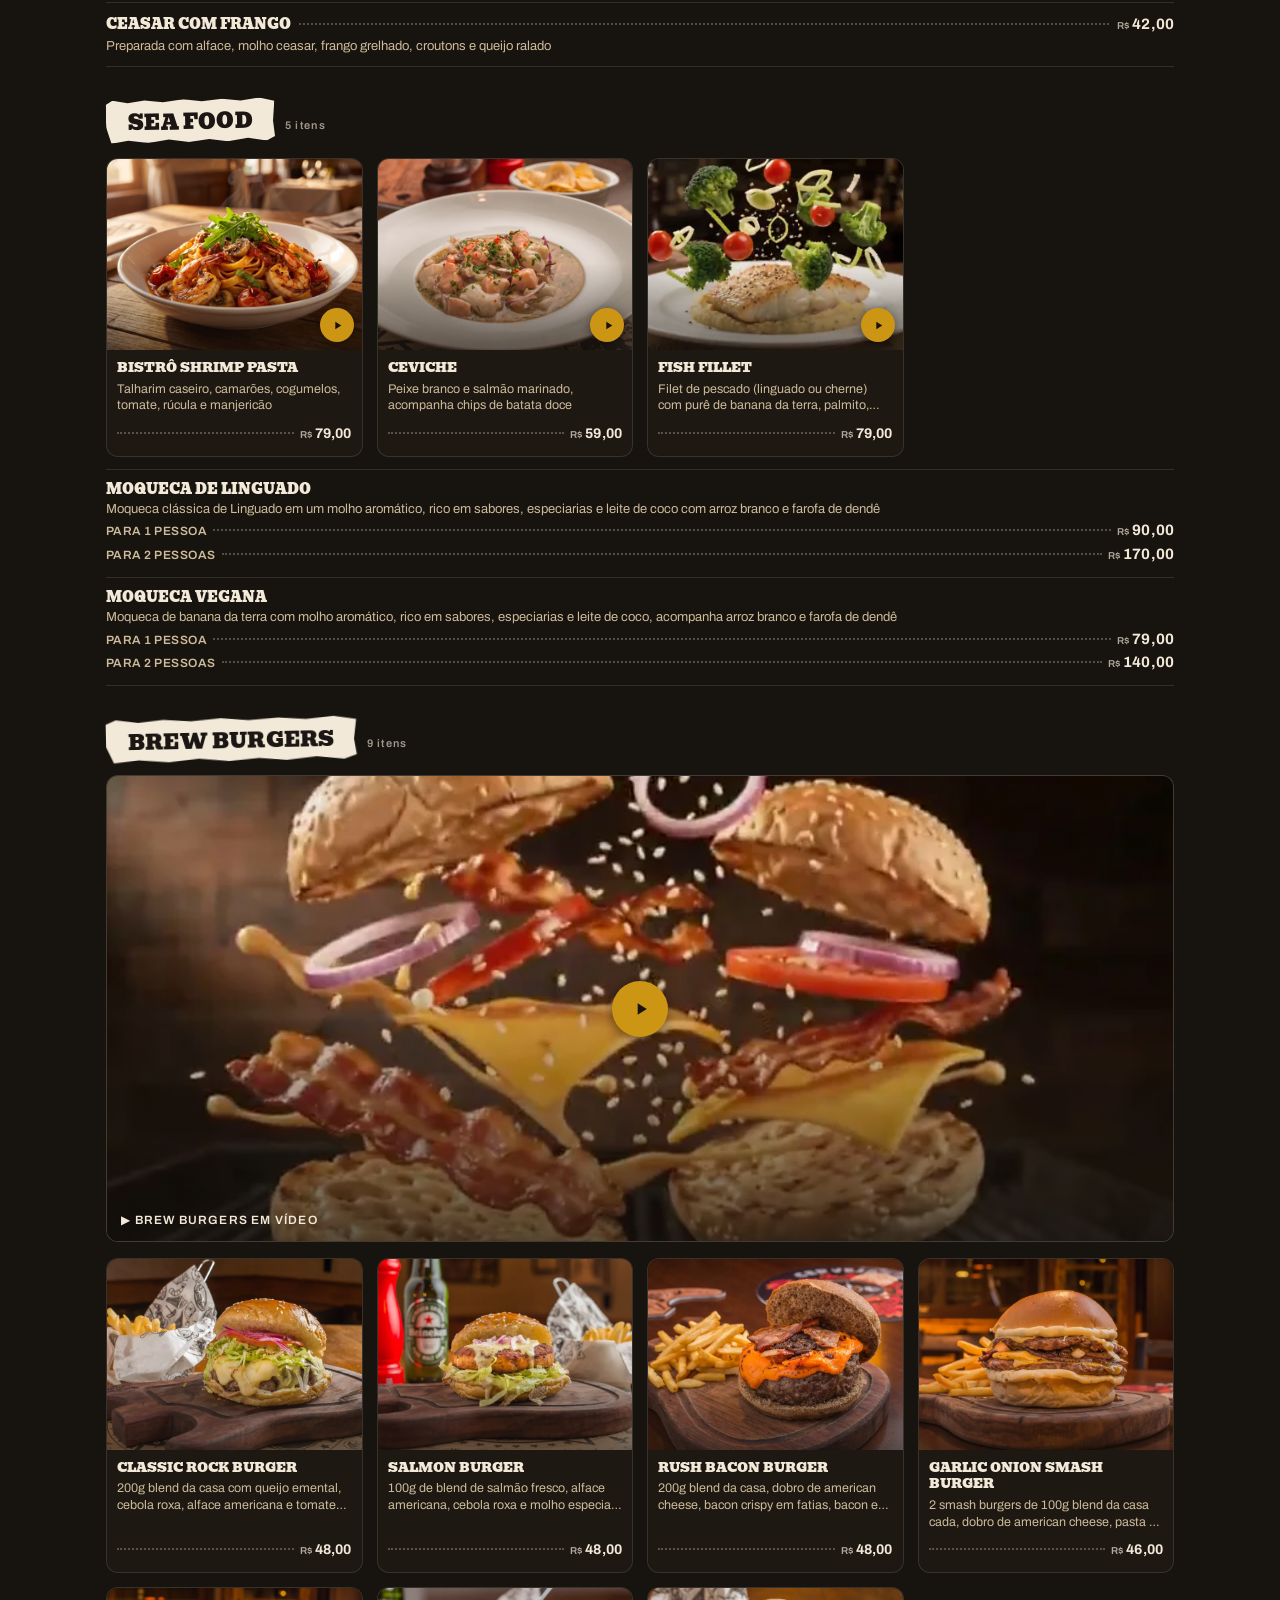
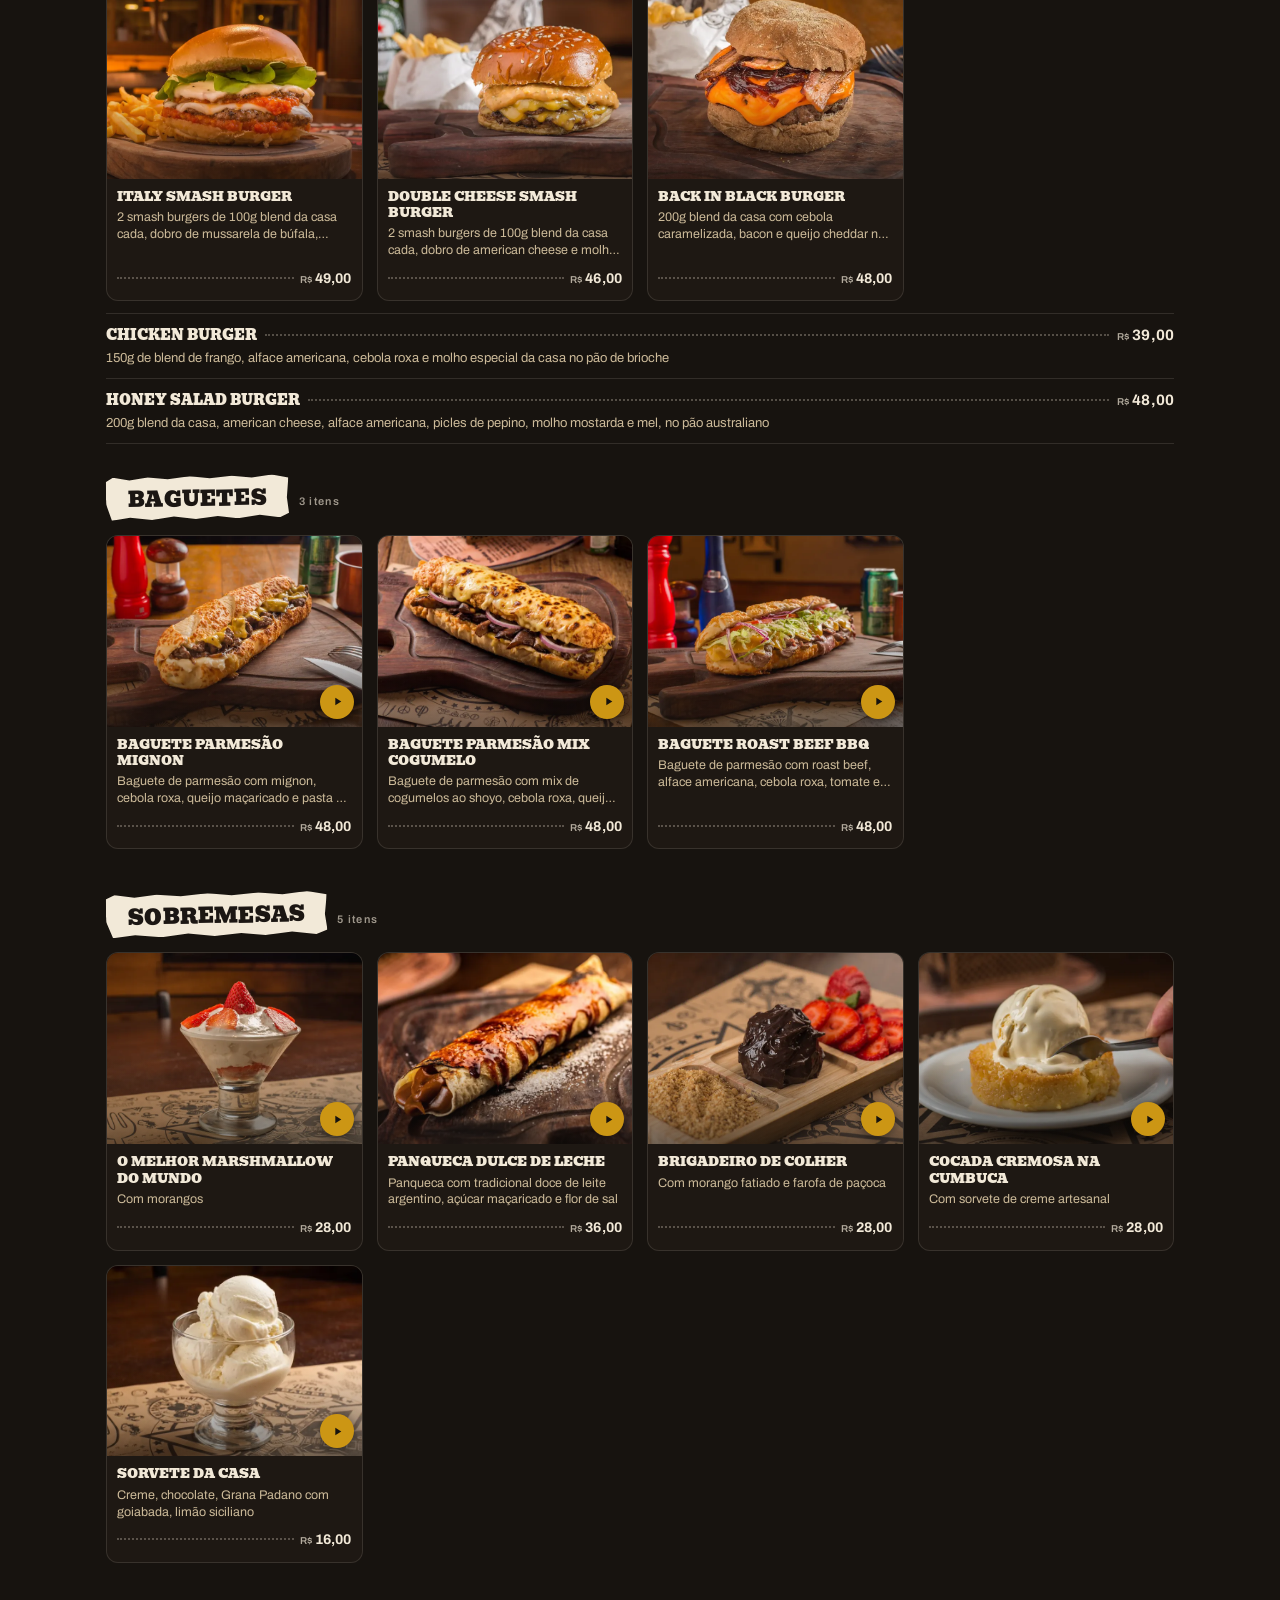
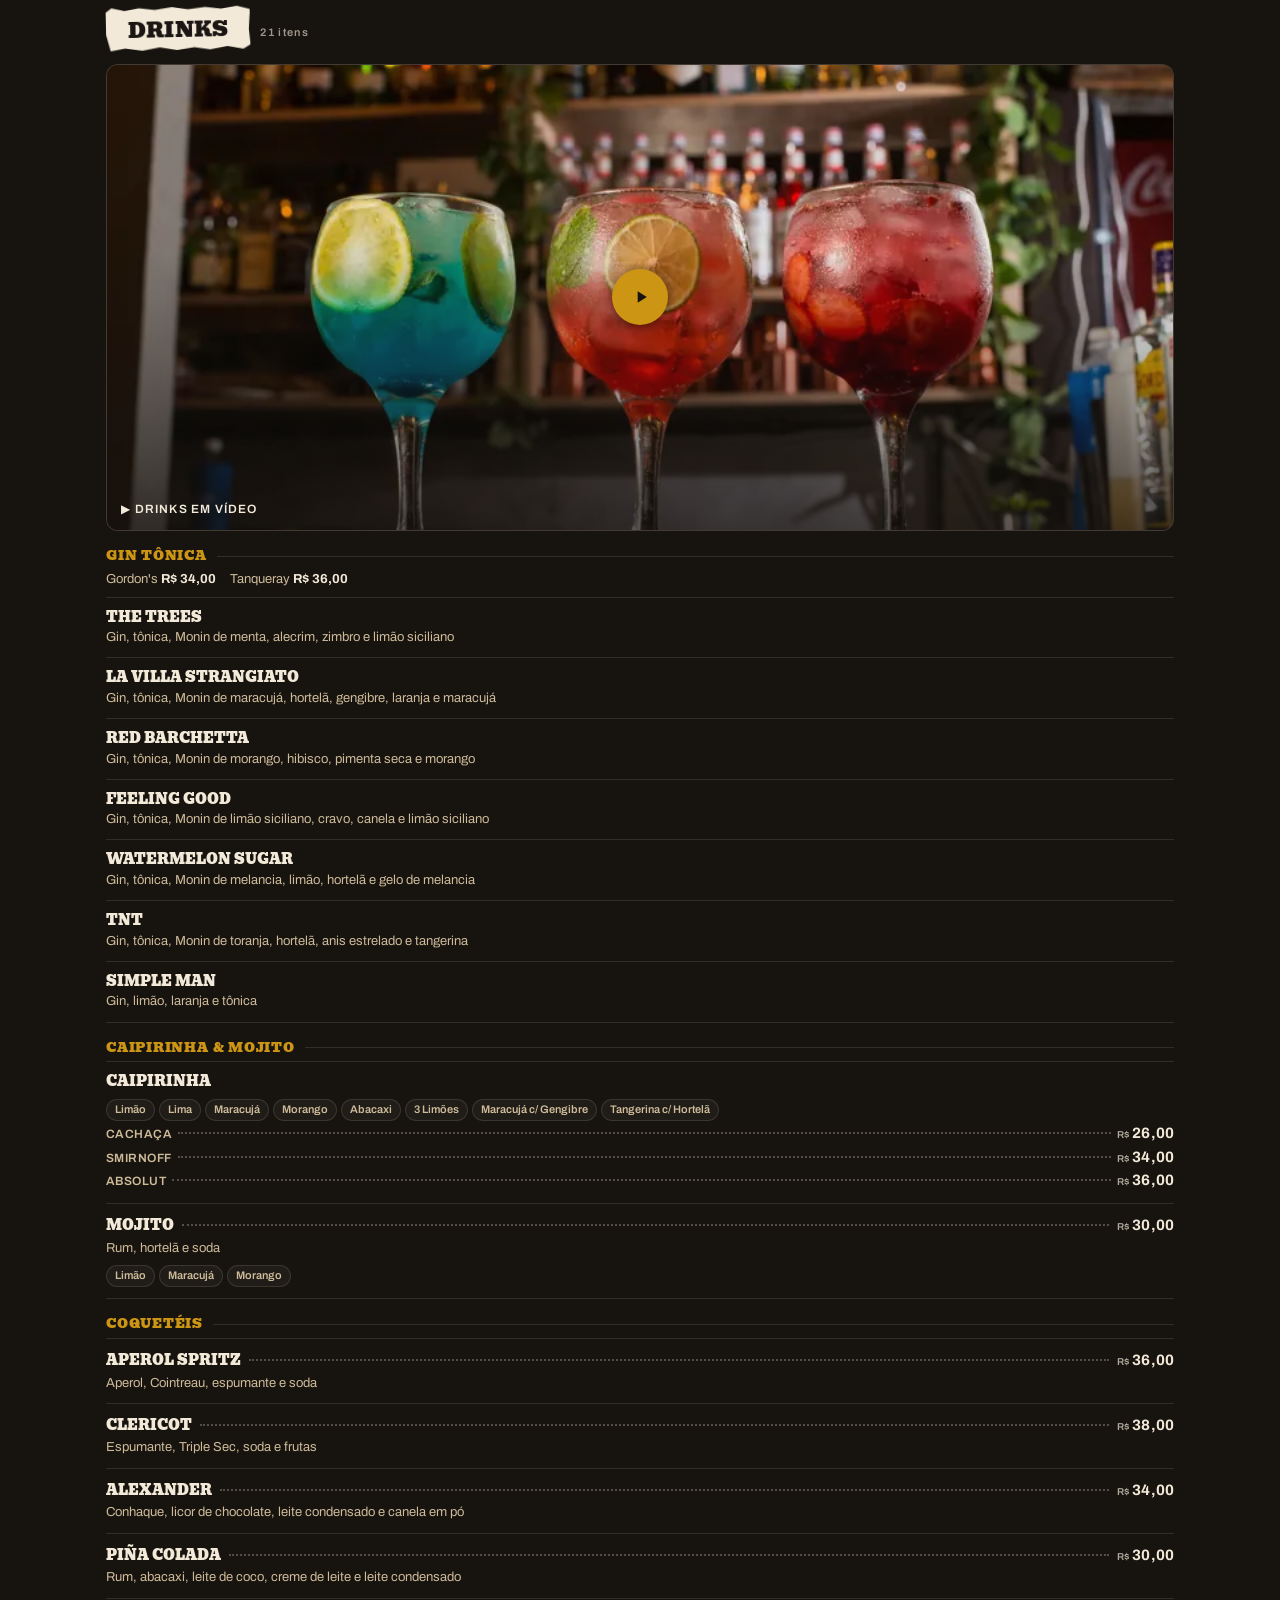
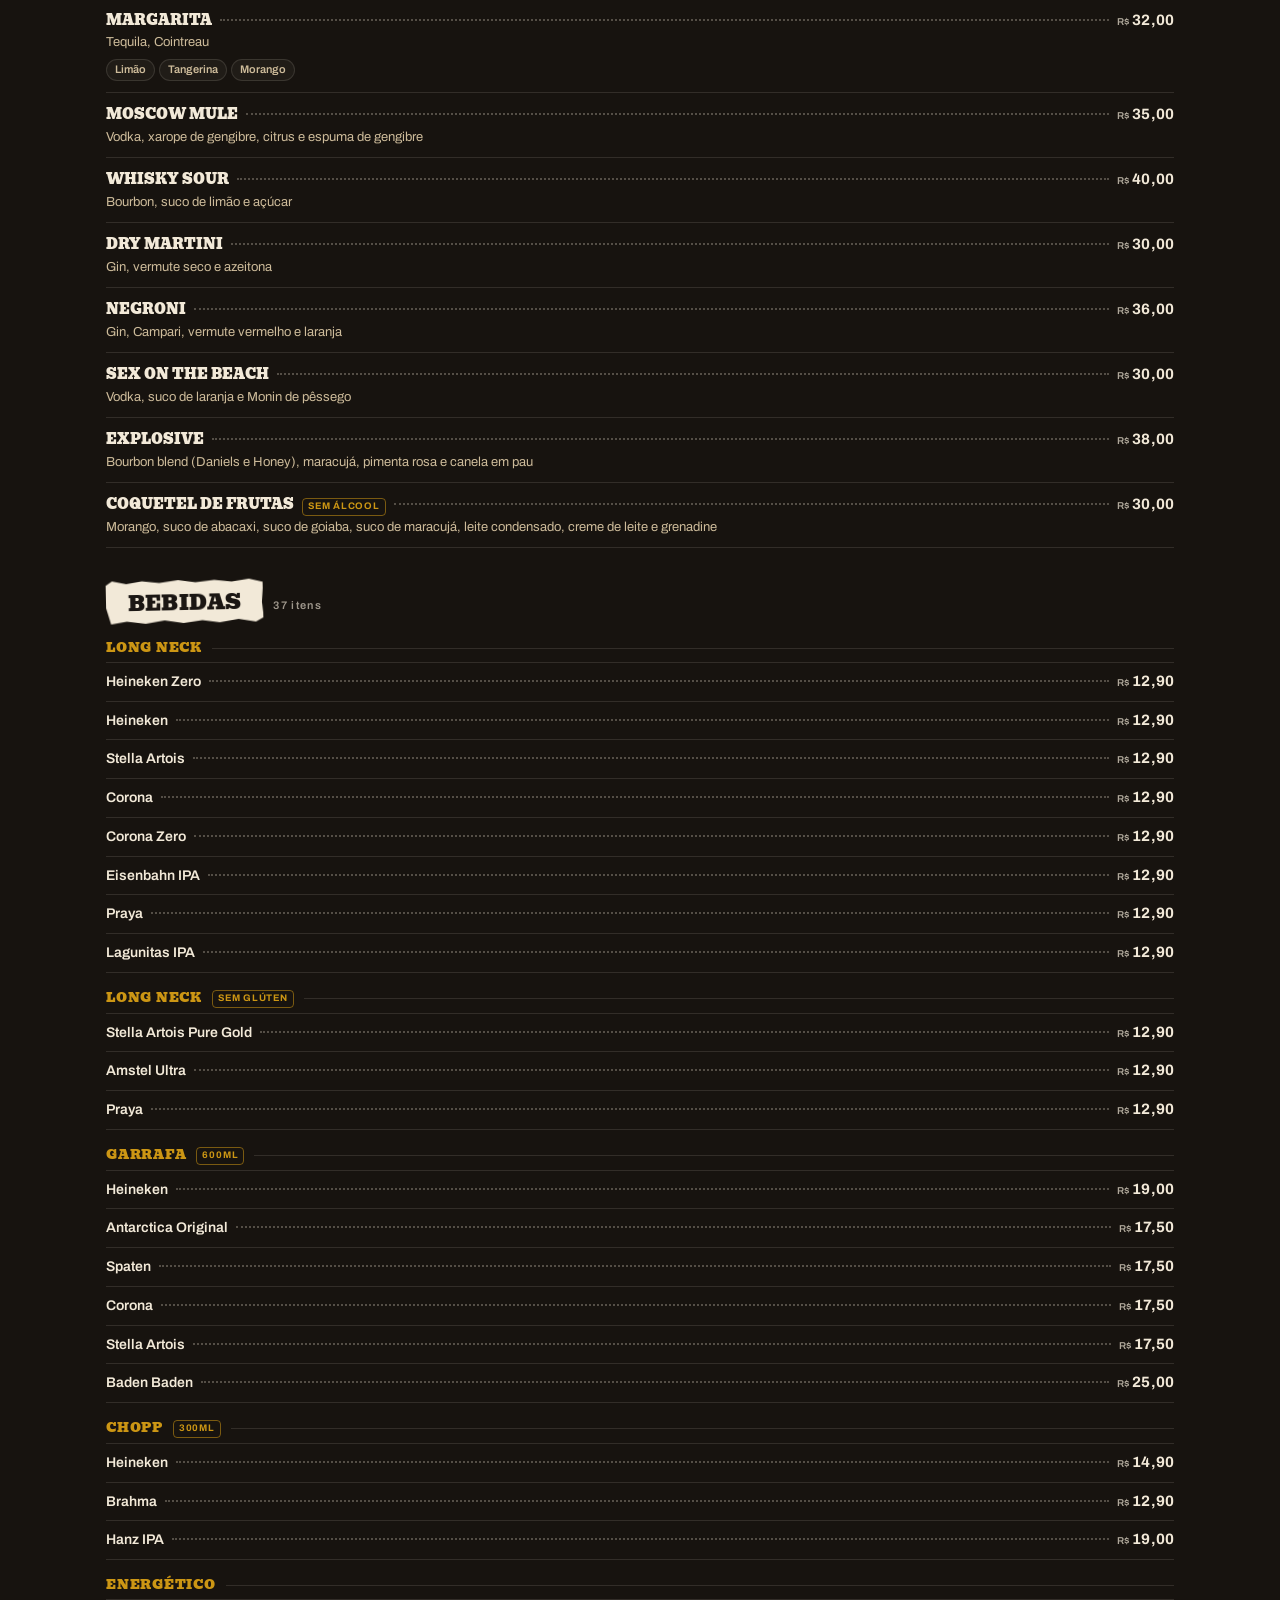
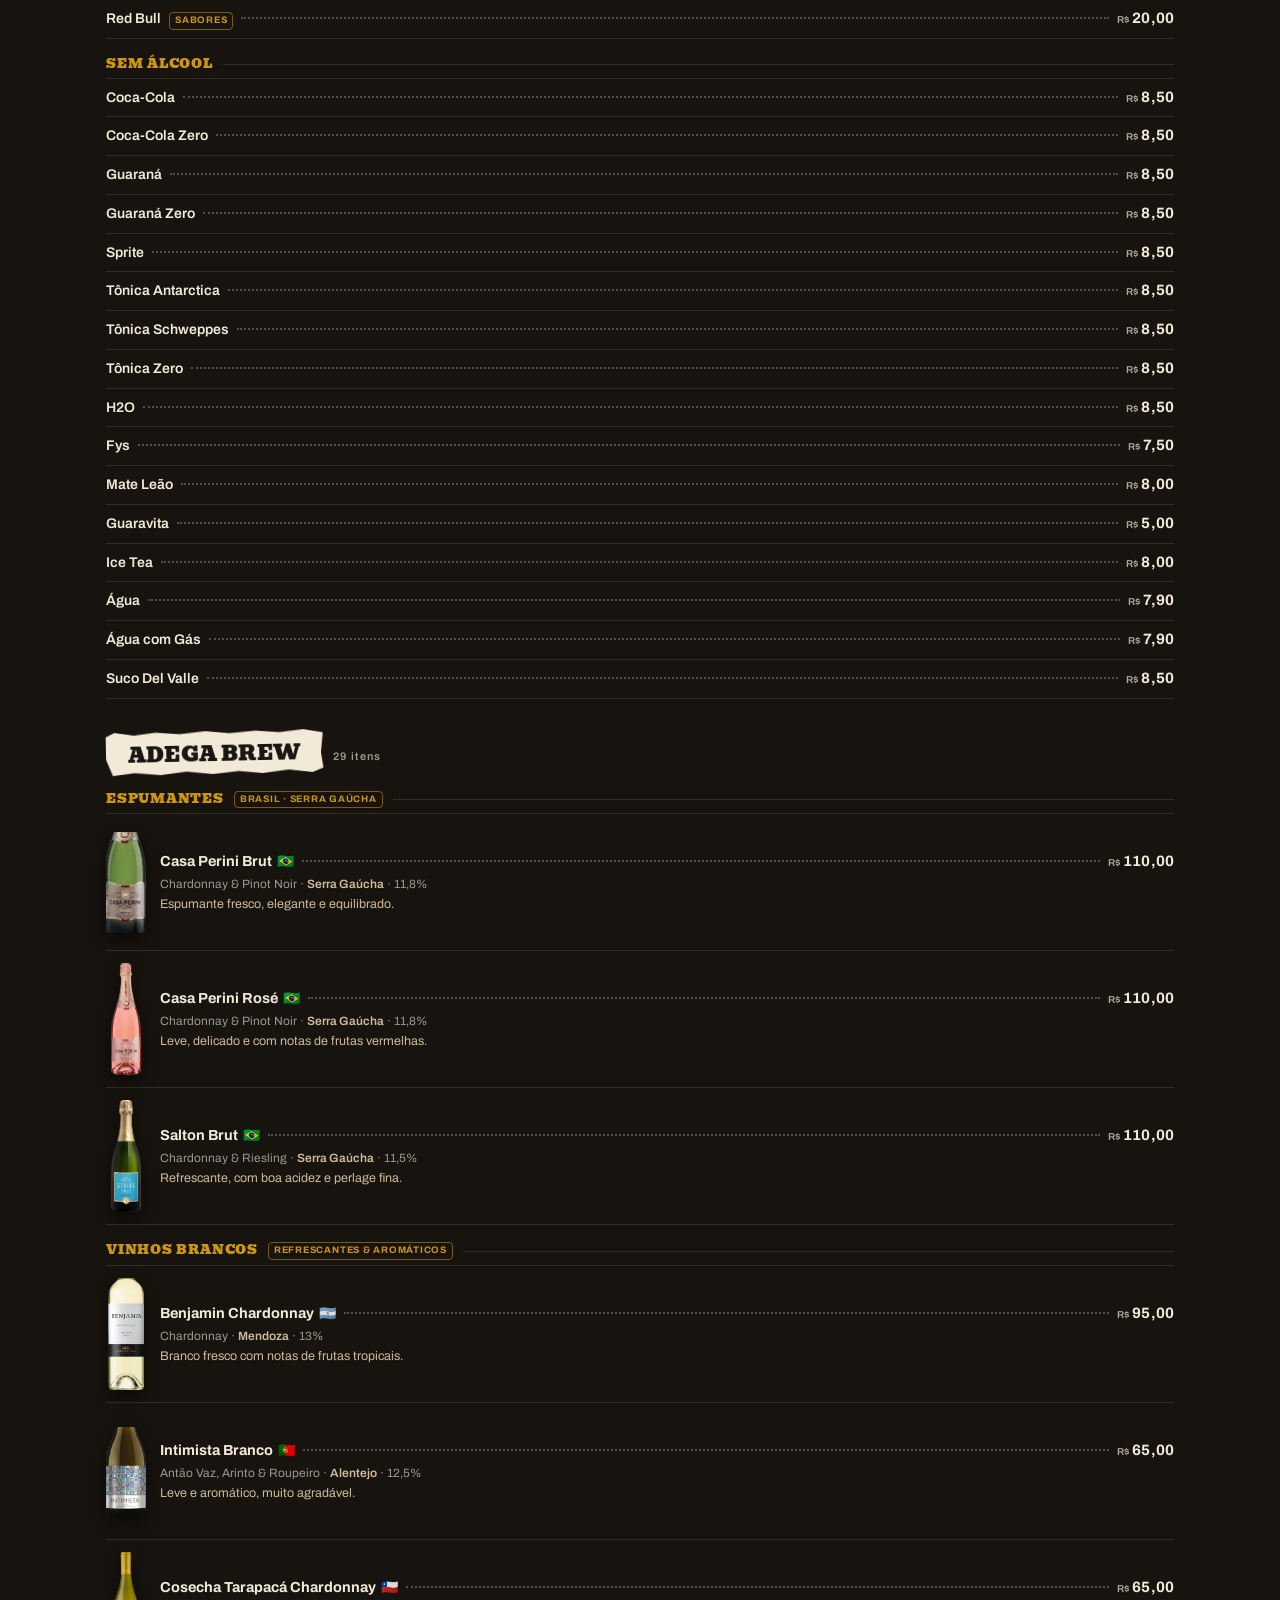
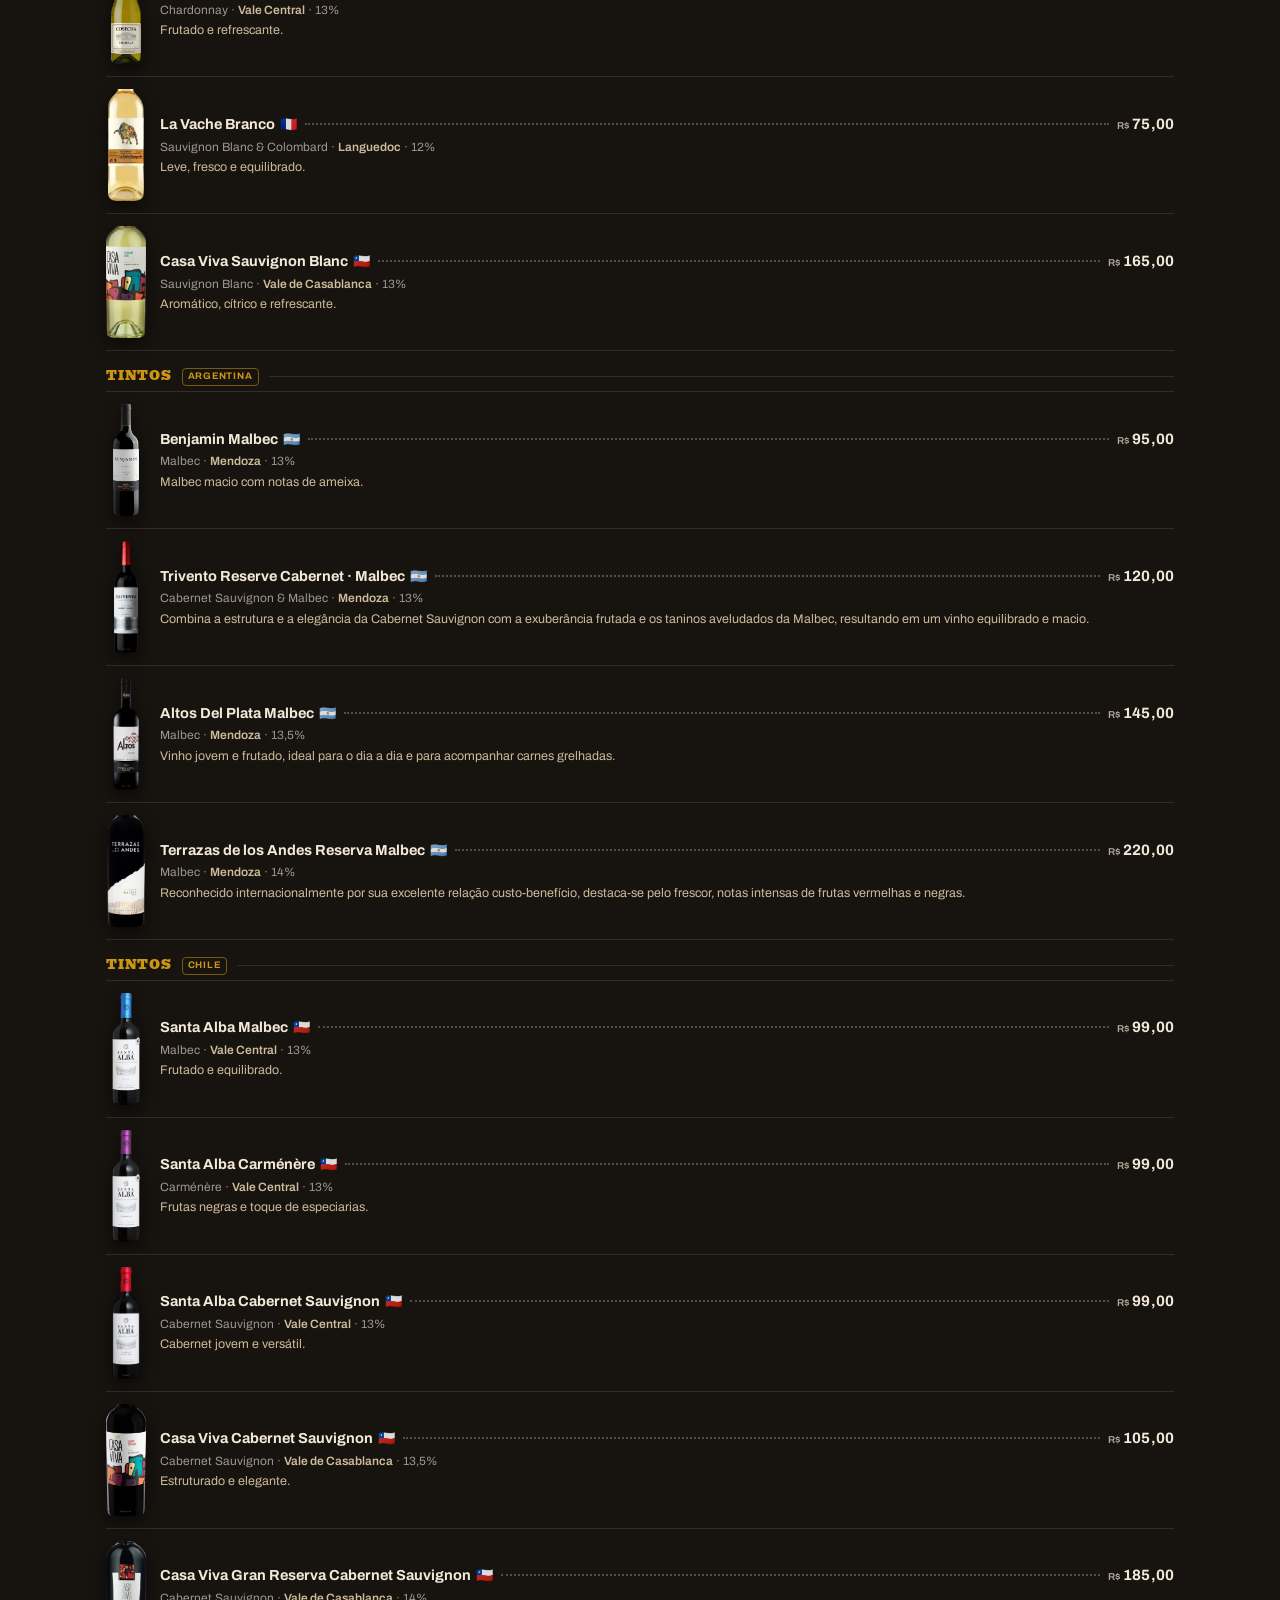
==== commit e475c205: "Add Google site verification file and remove noindex meta Co-Authored-By: Claude Sonnet 5.5 <noreply" ====
--- a/index.html
+++ b/index.html
@@ -6,7 +6,6 @@
   <title>Cardápio · Brew Bar·B·Q Pub</title>
   <meta name="description" content="Cardápio digital do Brew Bar·B·Q Pub, Nova Friburgo. Toque na foto para ver o prato em vídeo.">
   <meta name="theme-color" content="#17130F">
-  <meta name="robots" content="noindex">
   <link rel="icon" href="media/logo.webp" type="image/webp">
   <link rel="apple-touch-icon" href="media/logo.webp">
 
--- a/css/estilo.css
+++ b/css/estilo.css
@@ -150,12 +150,13 @@
   background: linear-gradient(to top, rgba(23, 19, 15, .55), transparent); pointer-events: none;
 }
 .card .foto[data-video]:active img { transform: scale(1.03); }
-/* preview automático do feed: o vídeo entra por cima da foto e aparece quando começa a tocar */
+/* preview automático do feed: o vídeo entra por cima da foto, visível desde o início
+   (o poster é a própria foto, então não há "pisca"). Nada de opacity:0 — o WebKit
+   não dá autoplay a vídeo escondido por CSS. */
 .foto video.preview, .capa video.preview {
   position: absolute; inset: 0; width: 100%; height: 100%; object-fit: cover;
-  opacity: 0; transition: opacity .3s ease; pointer-events: none; background: transparent;
-}
-.foto video.preview.tocando, .capa video.preview.tocando { opacity: 1; }
+  pointer-events: none; background: transparent;
+}
 .card .foto img { transition: transform .25s ease; }
 
 .play {
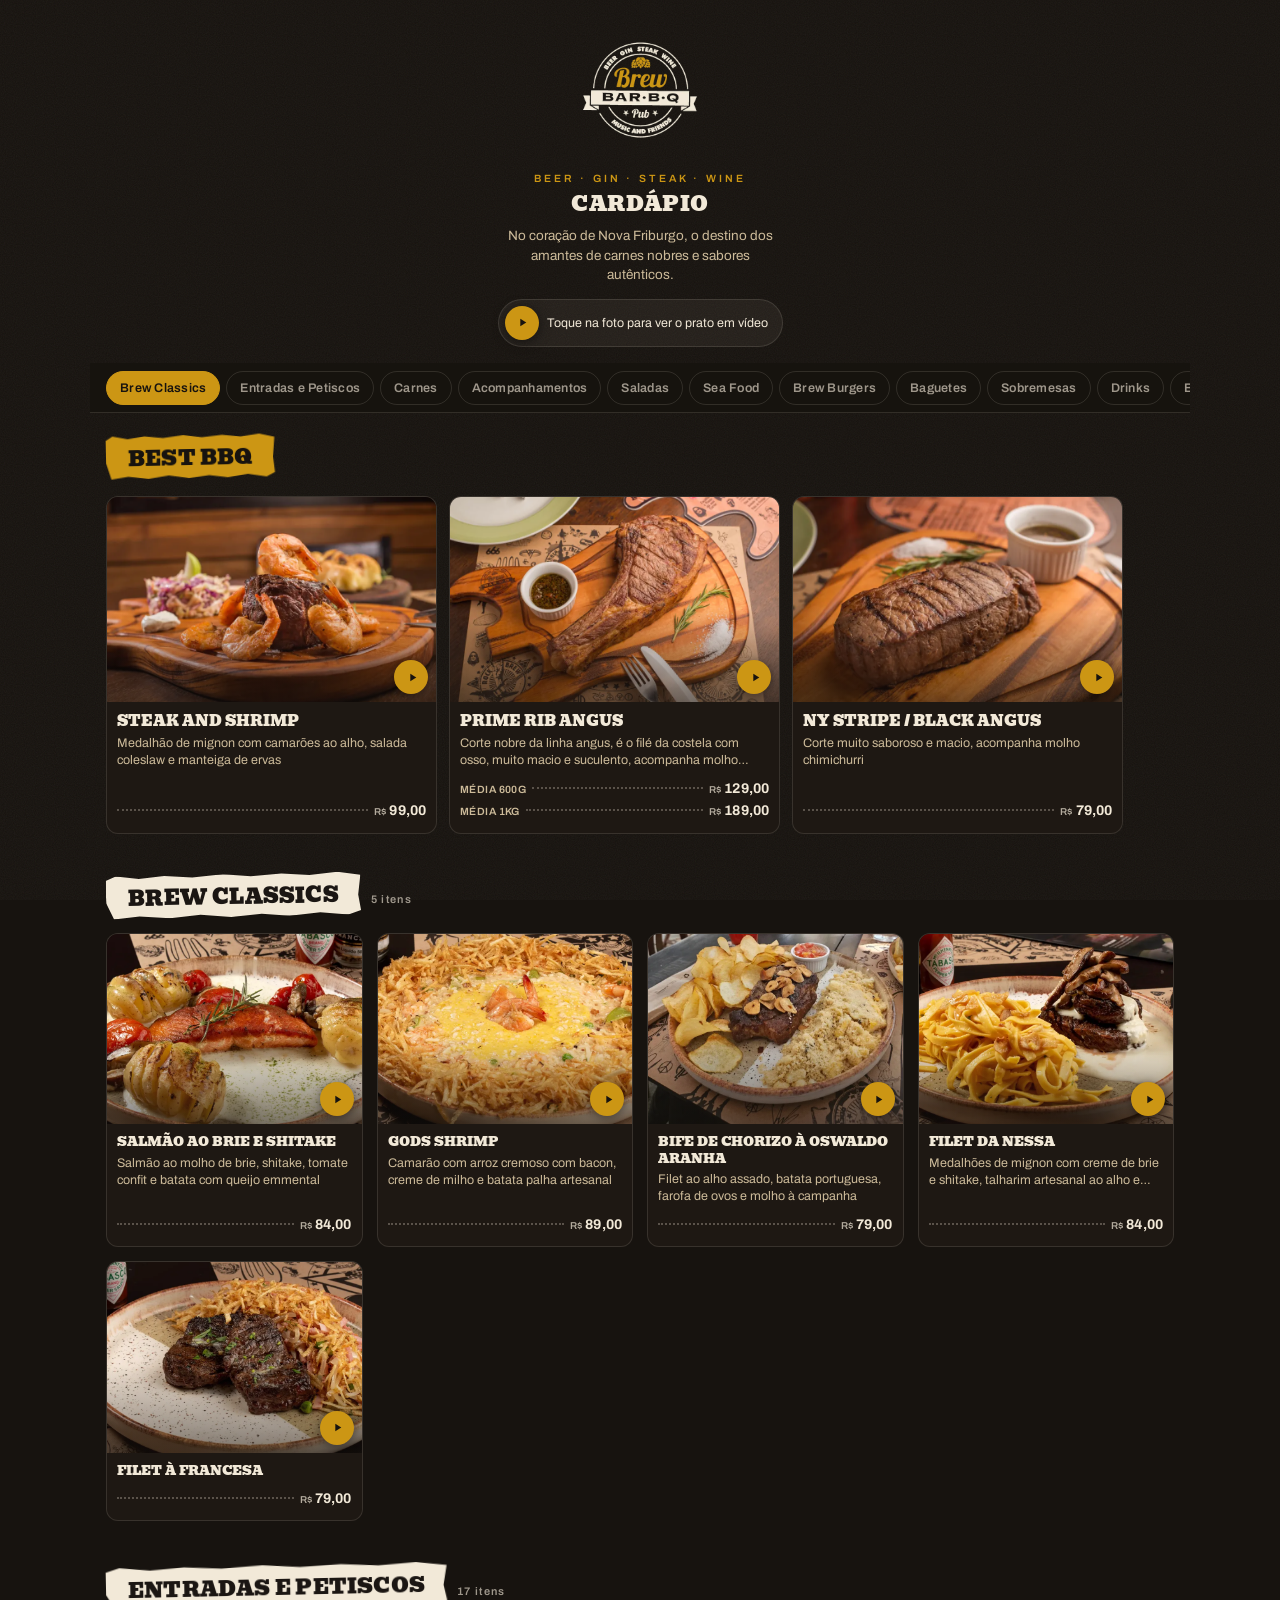
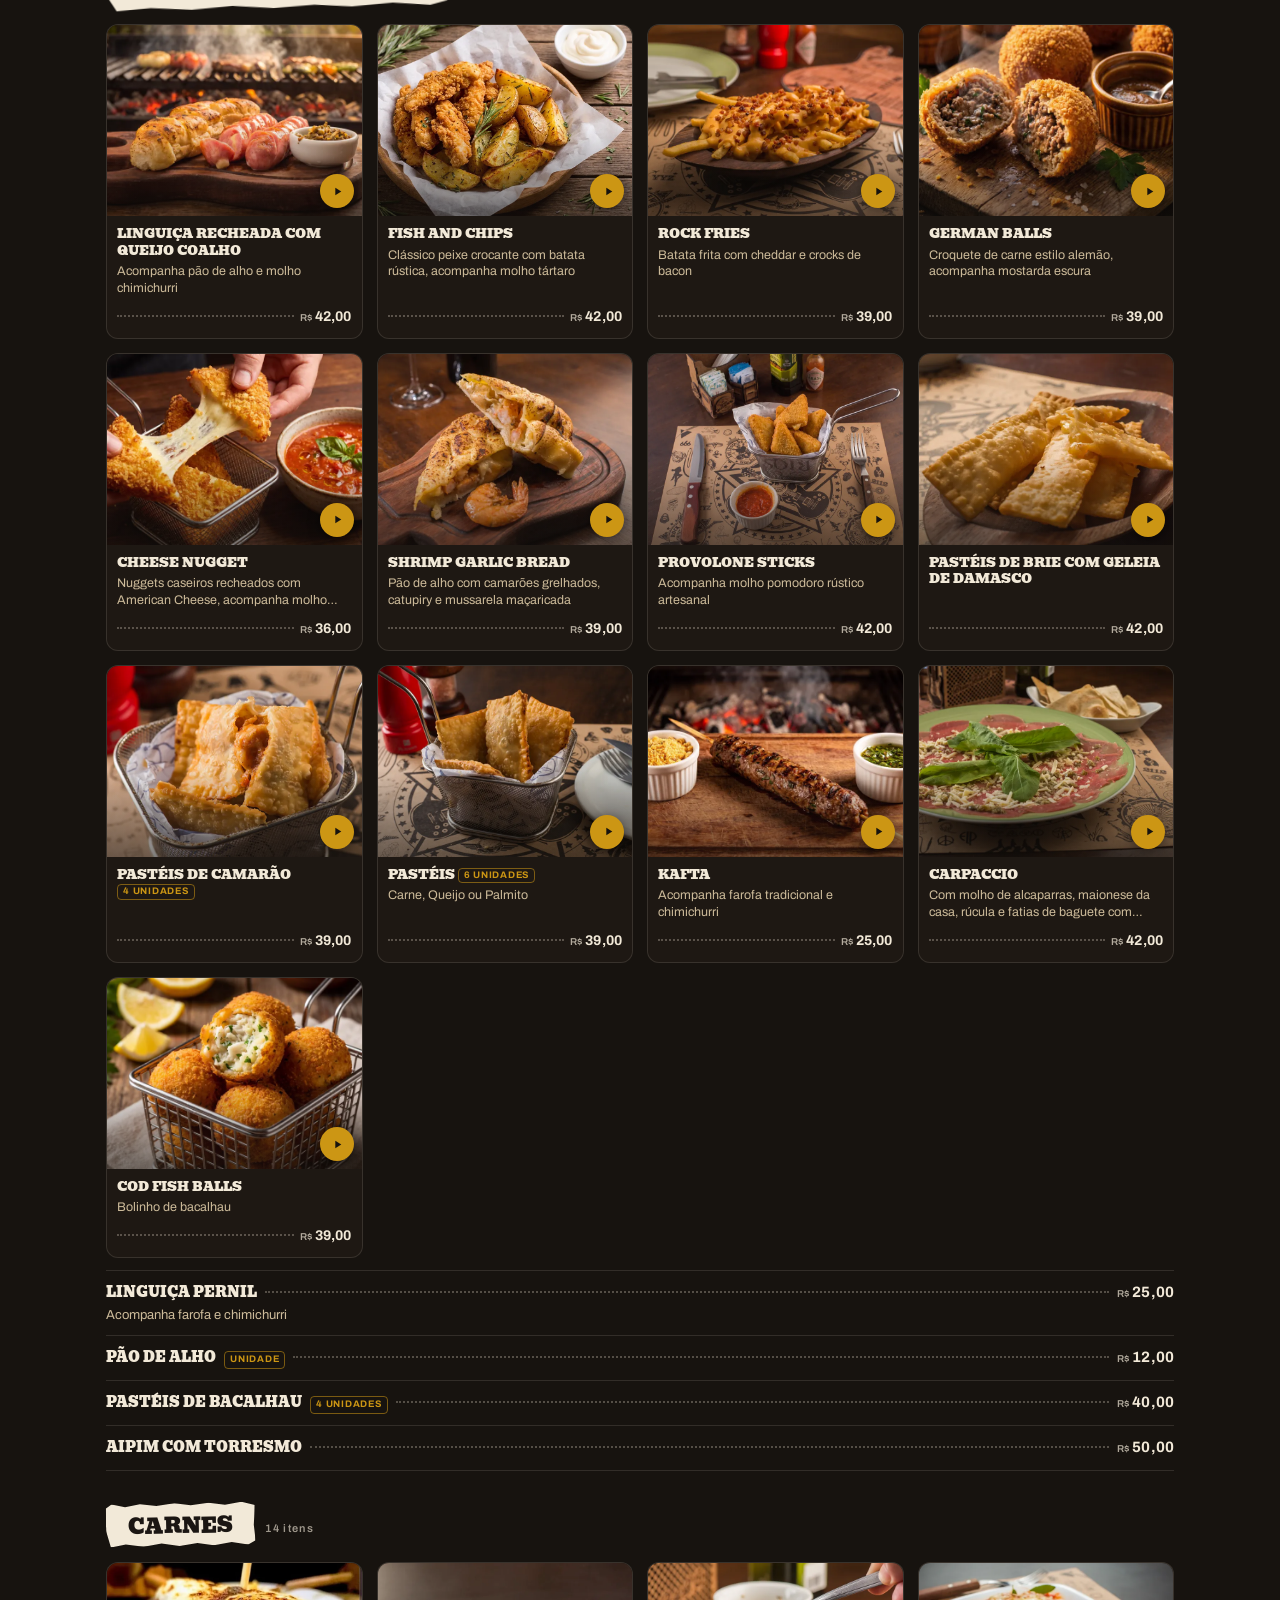
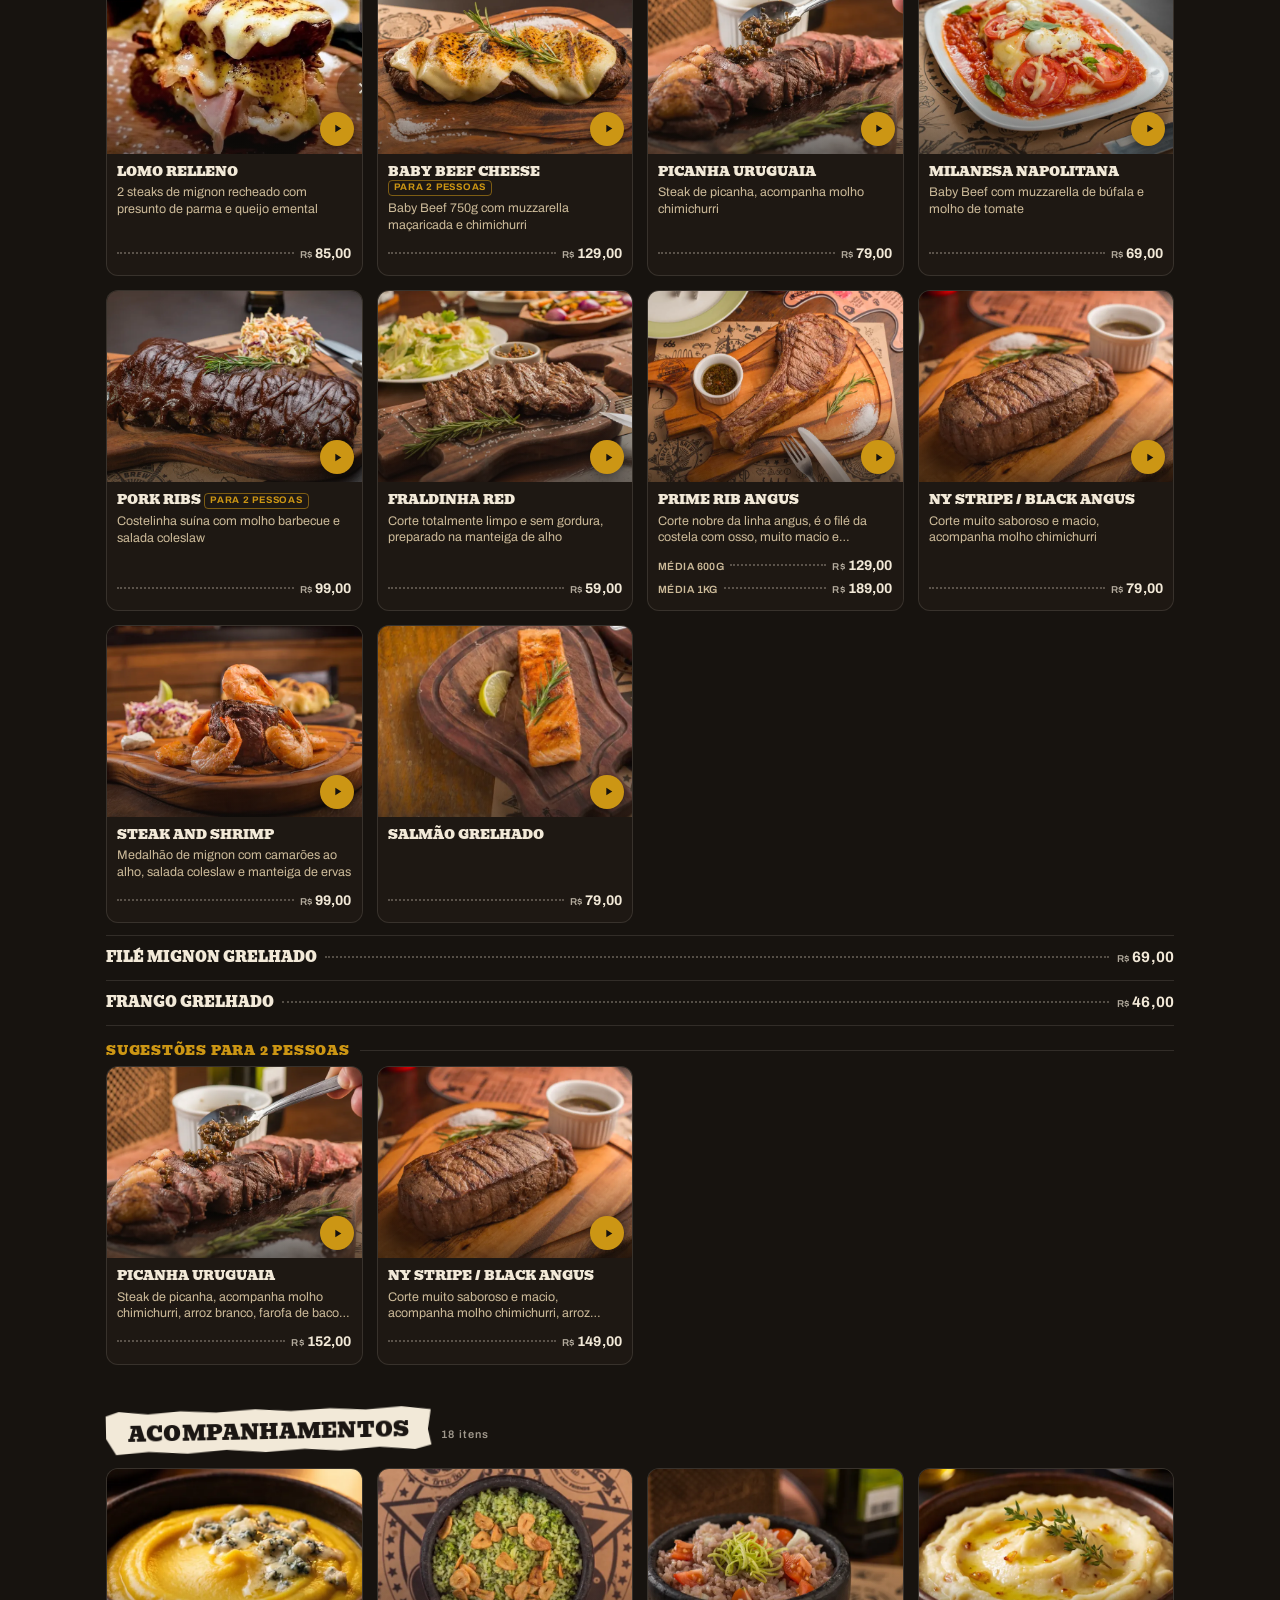
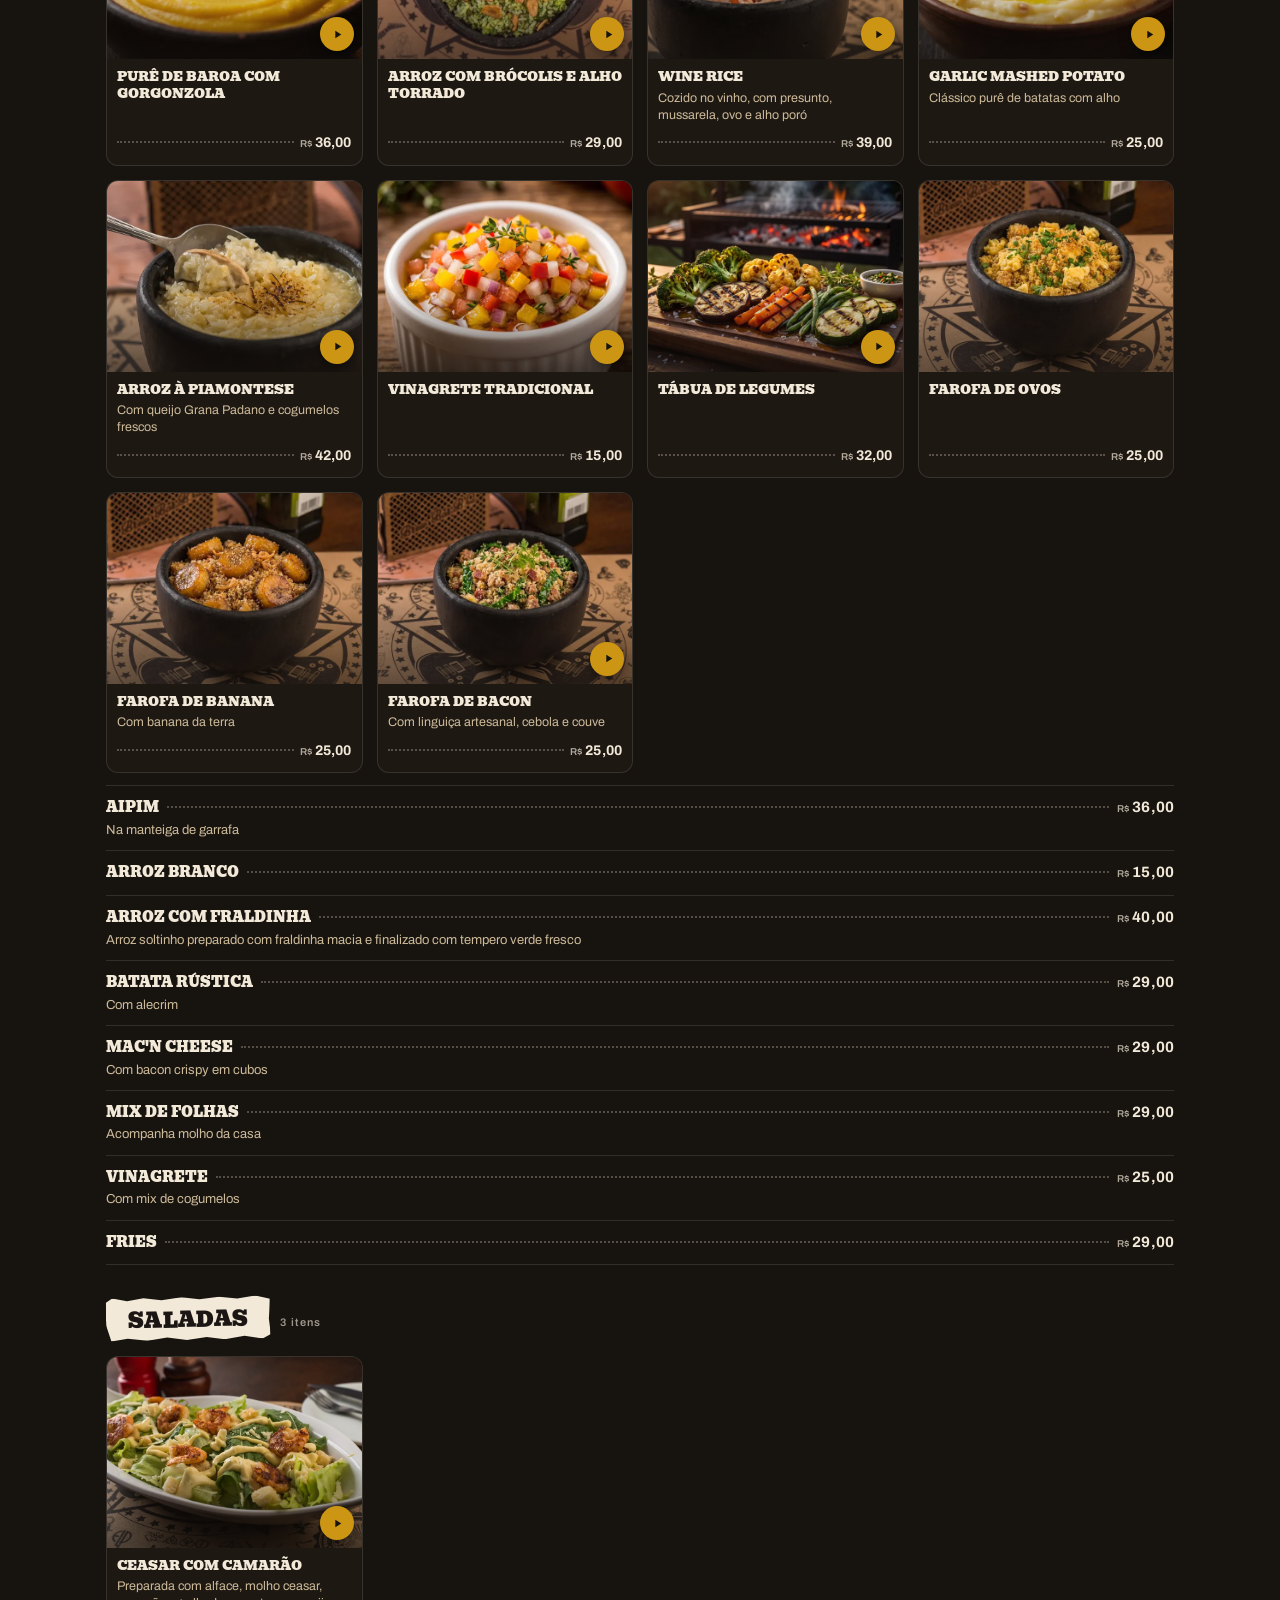
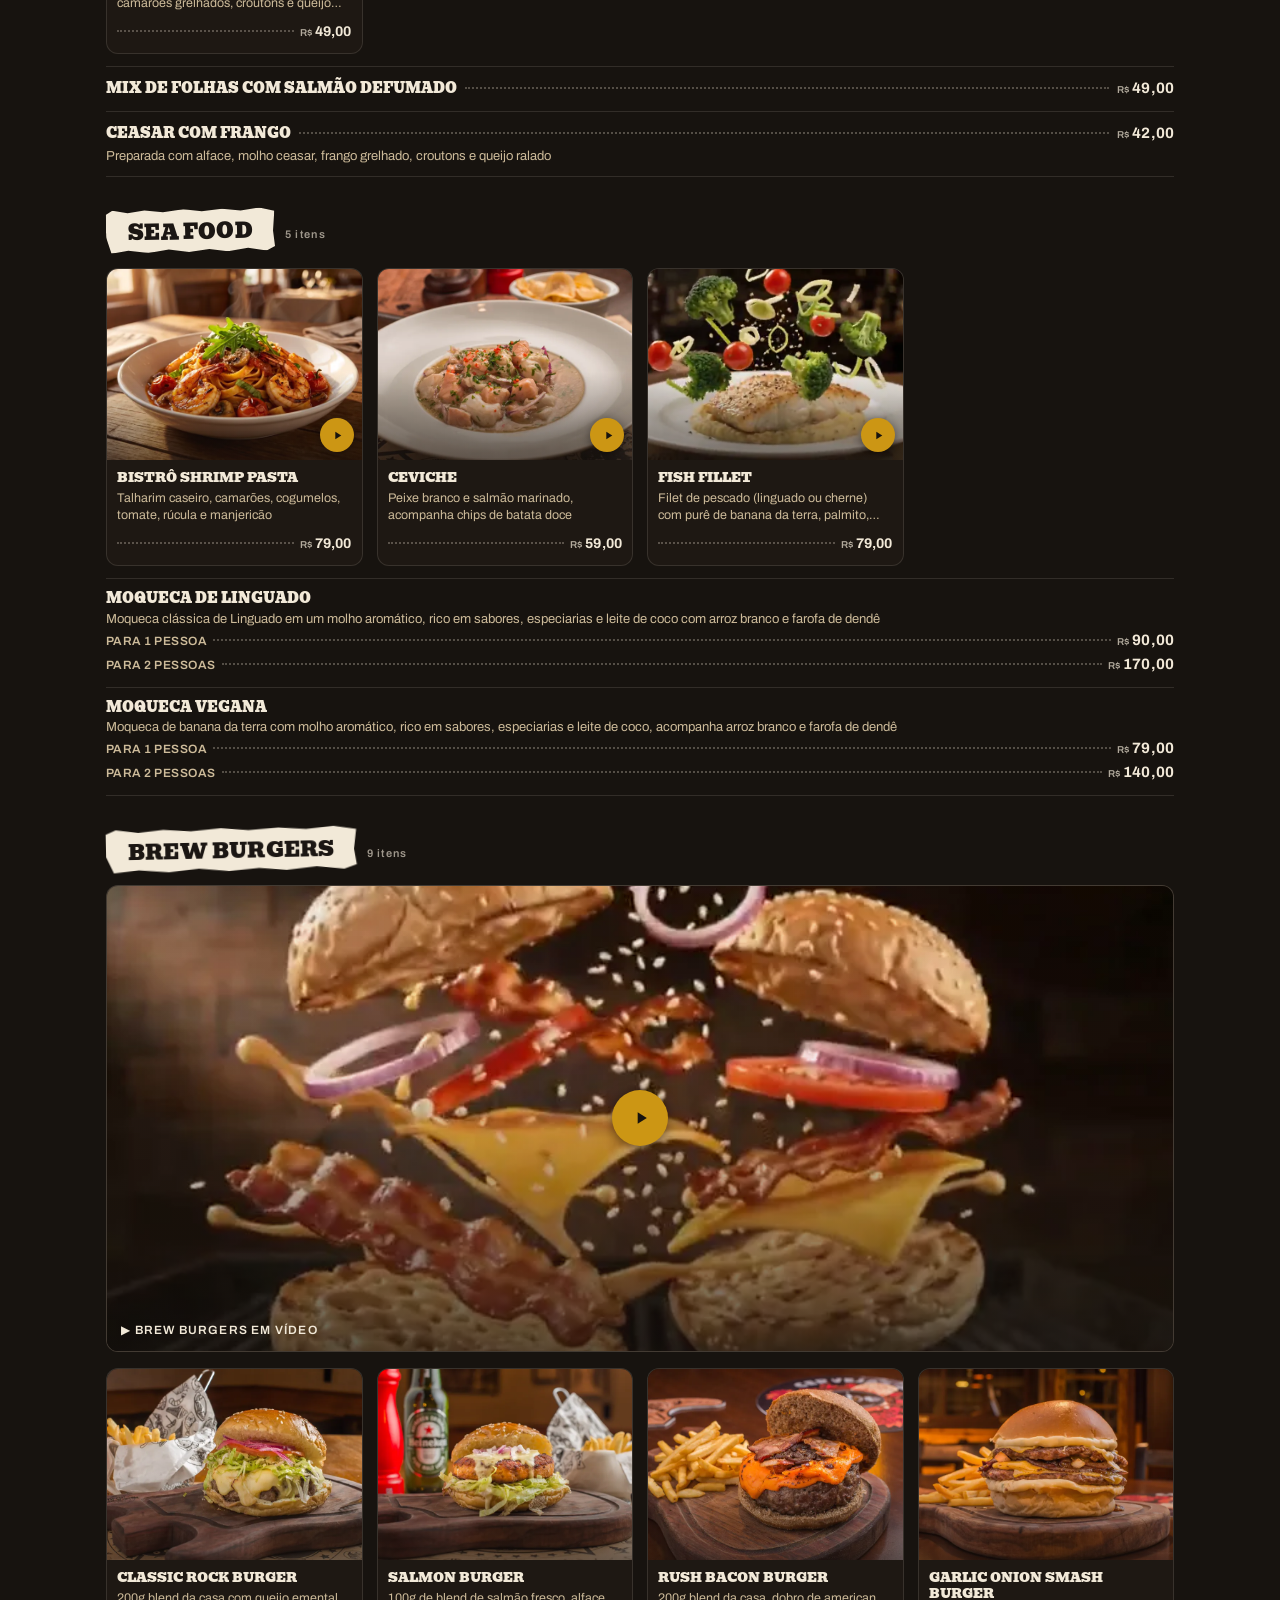
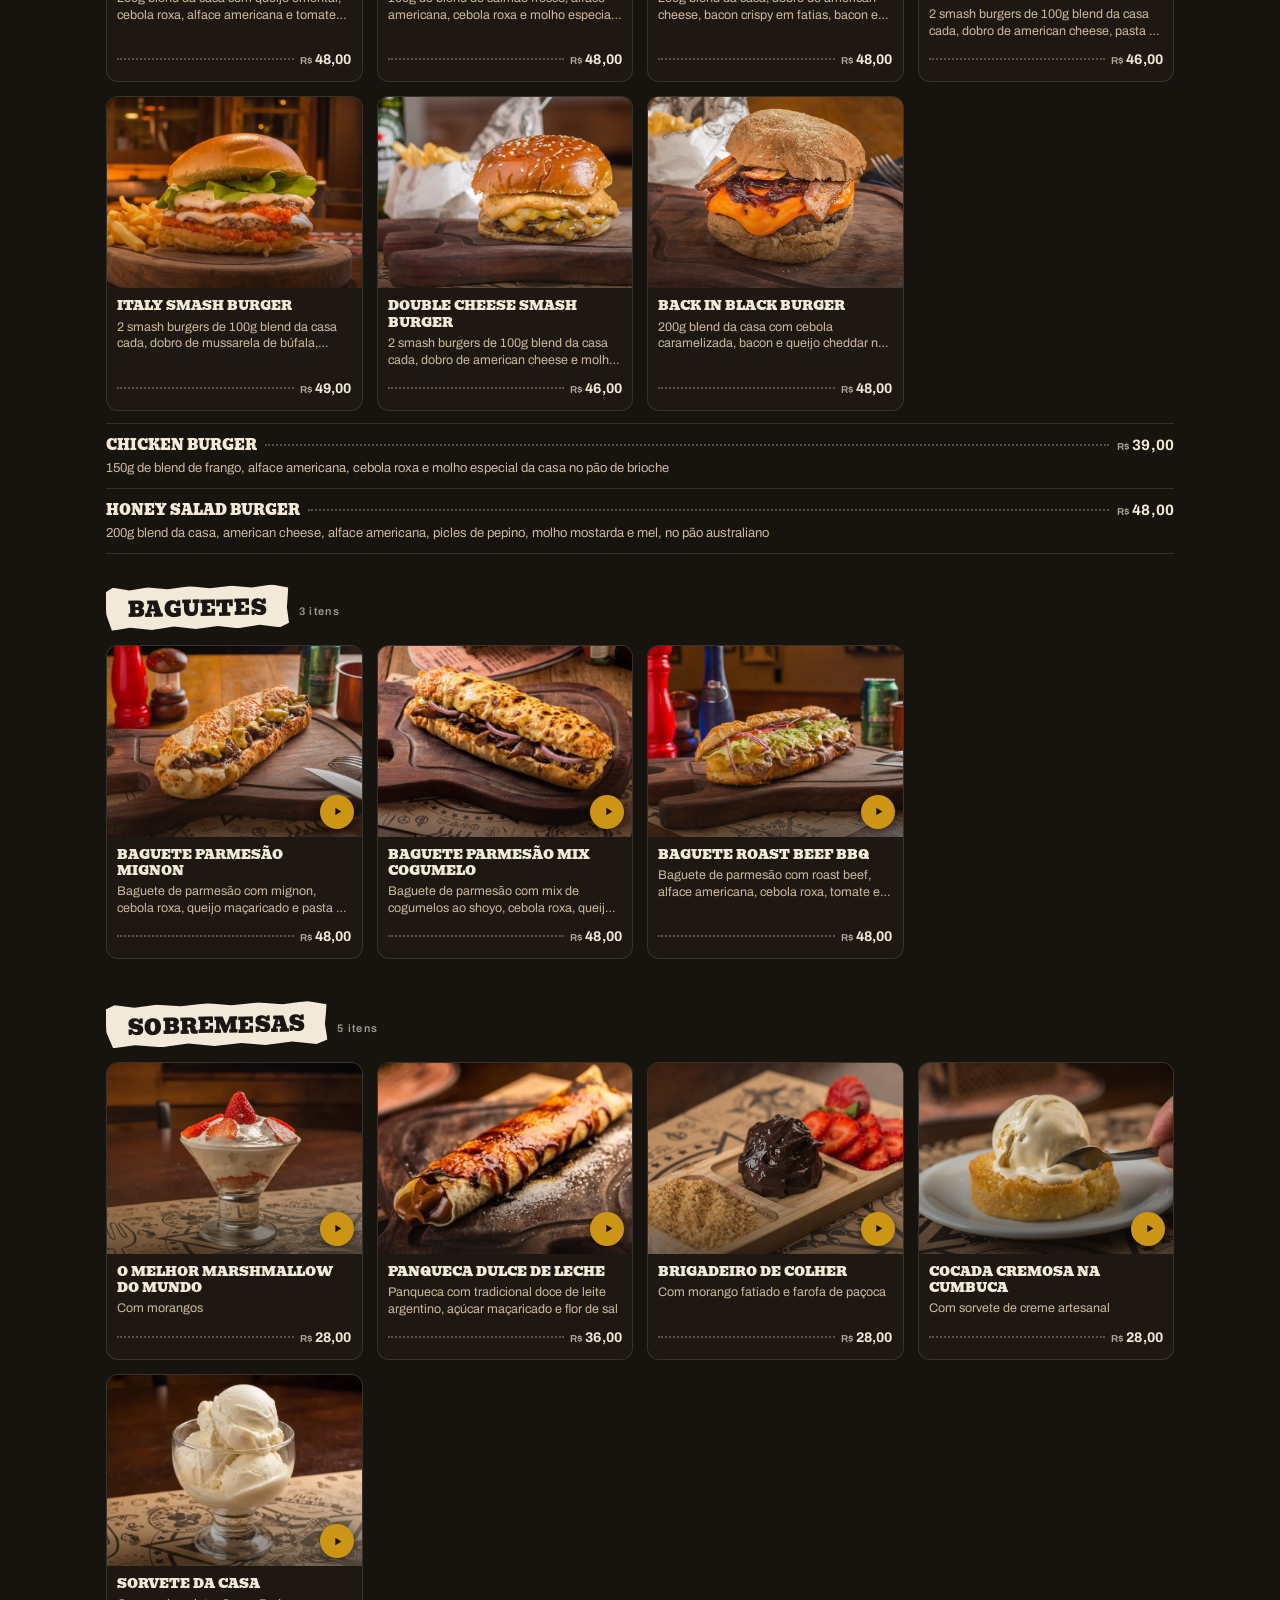
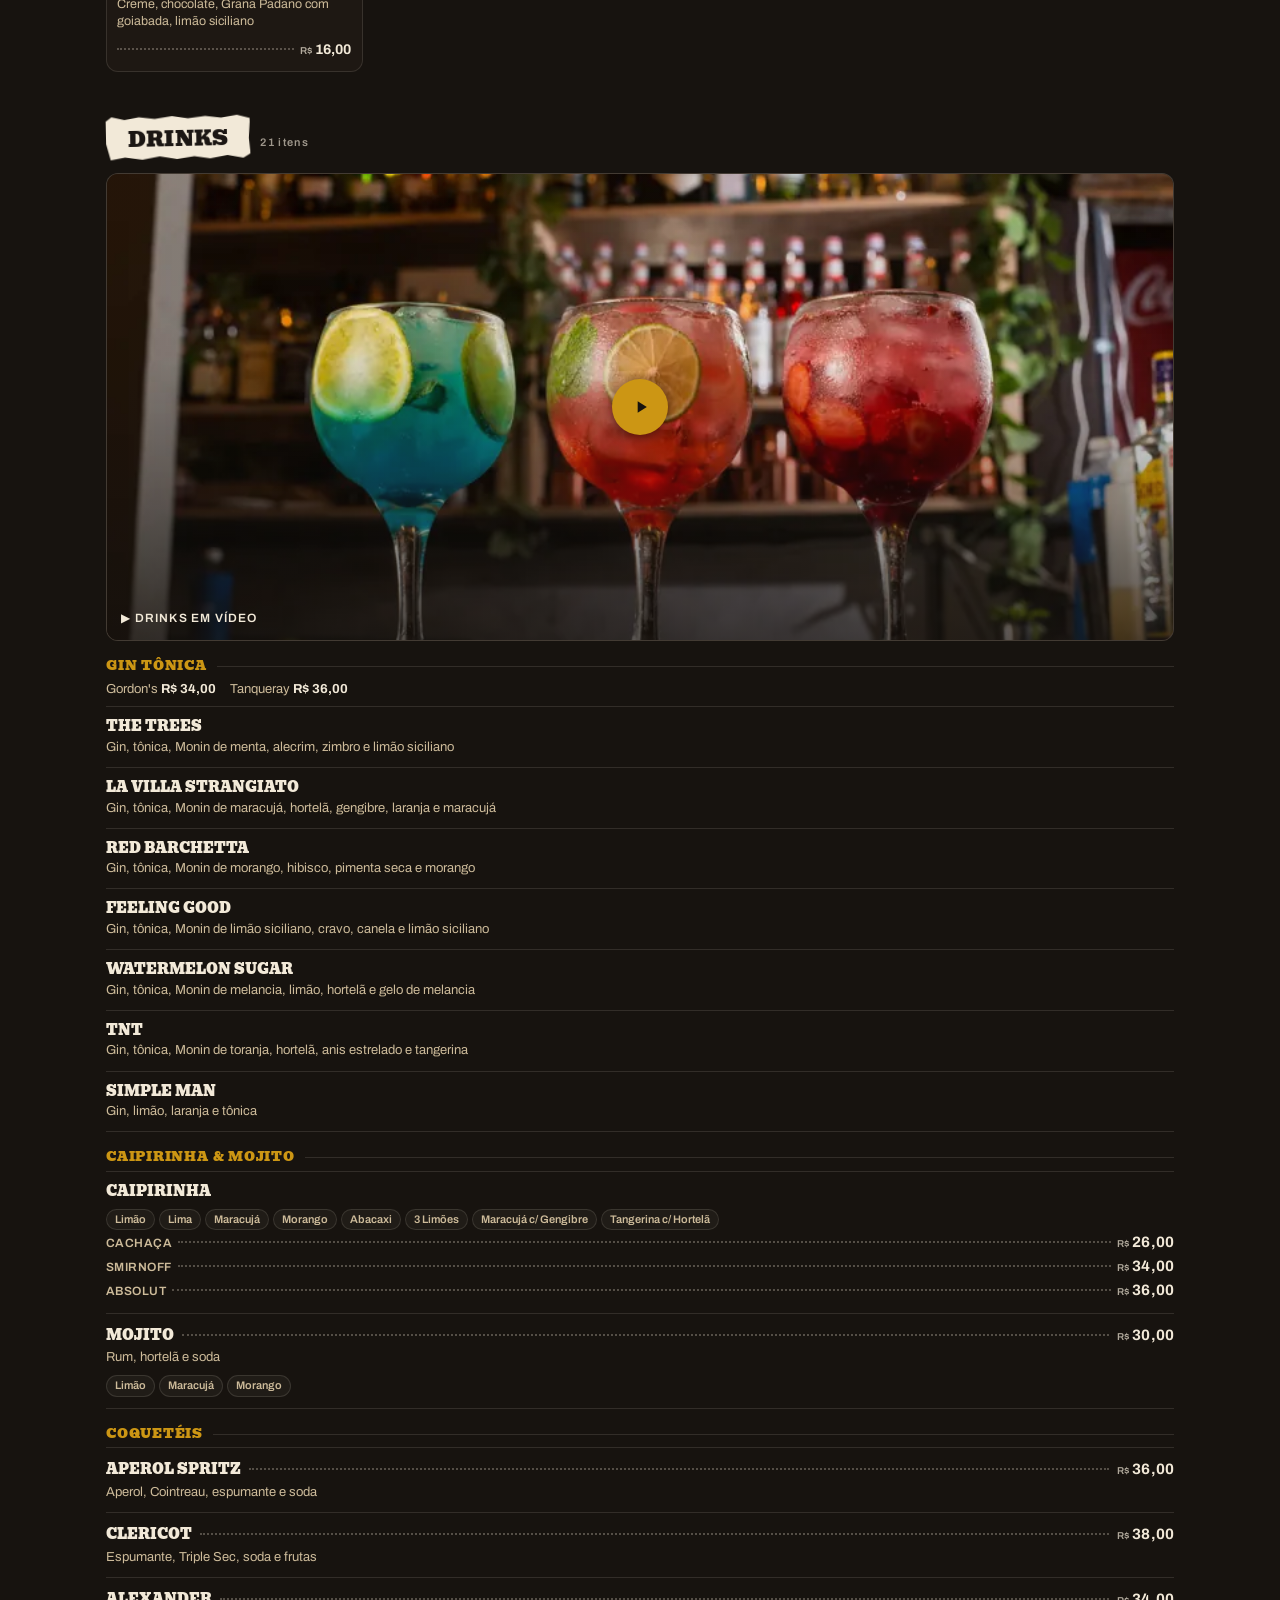
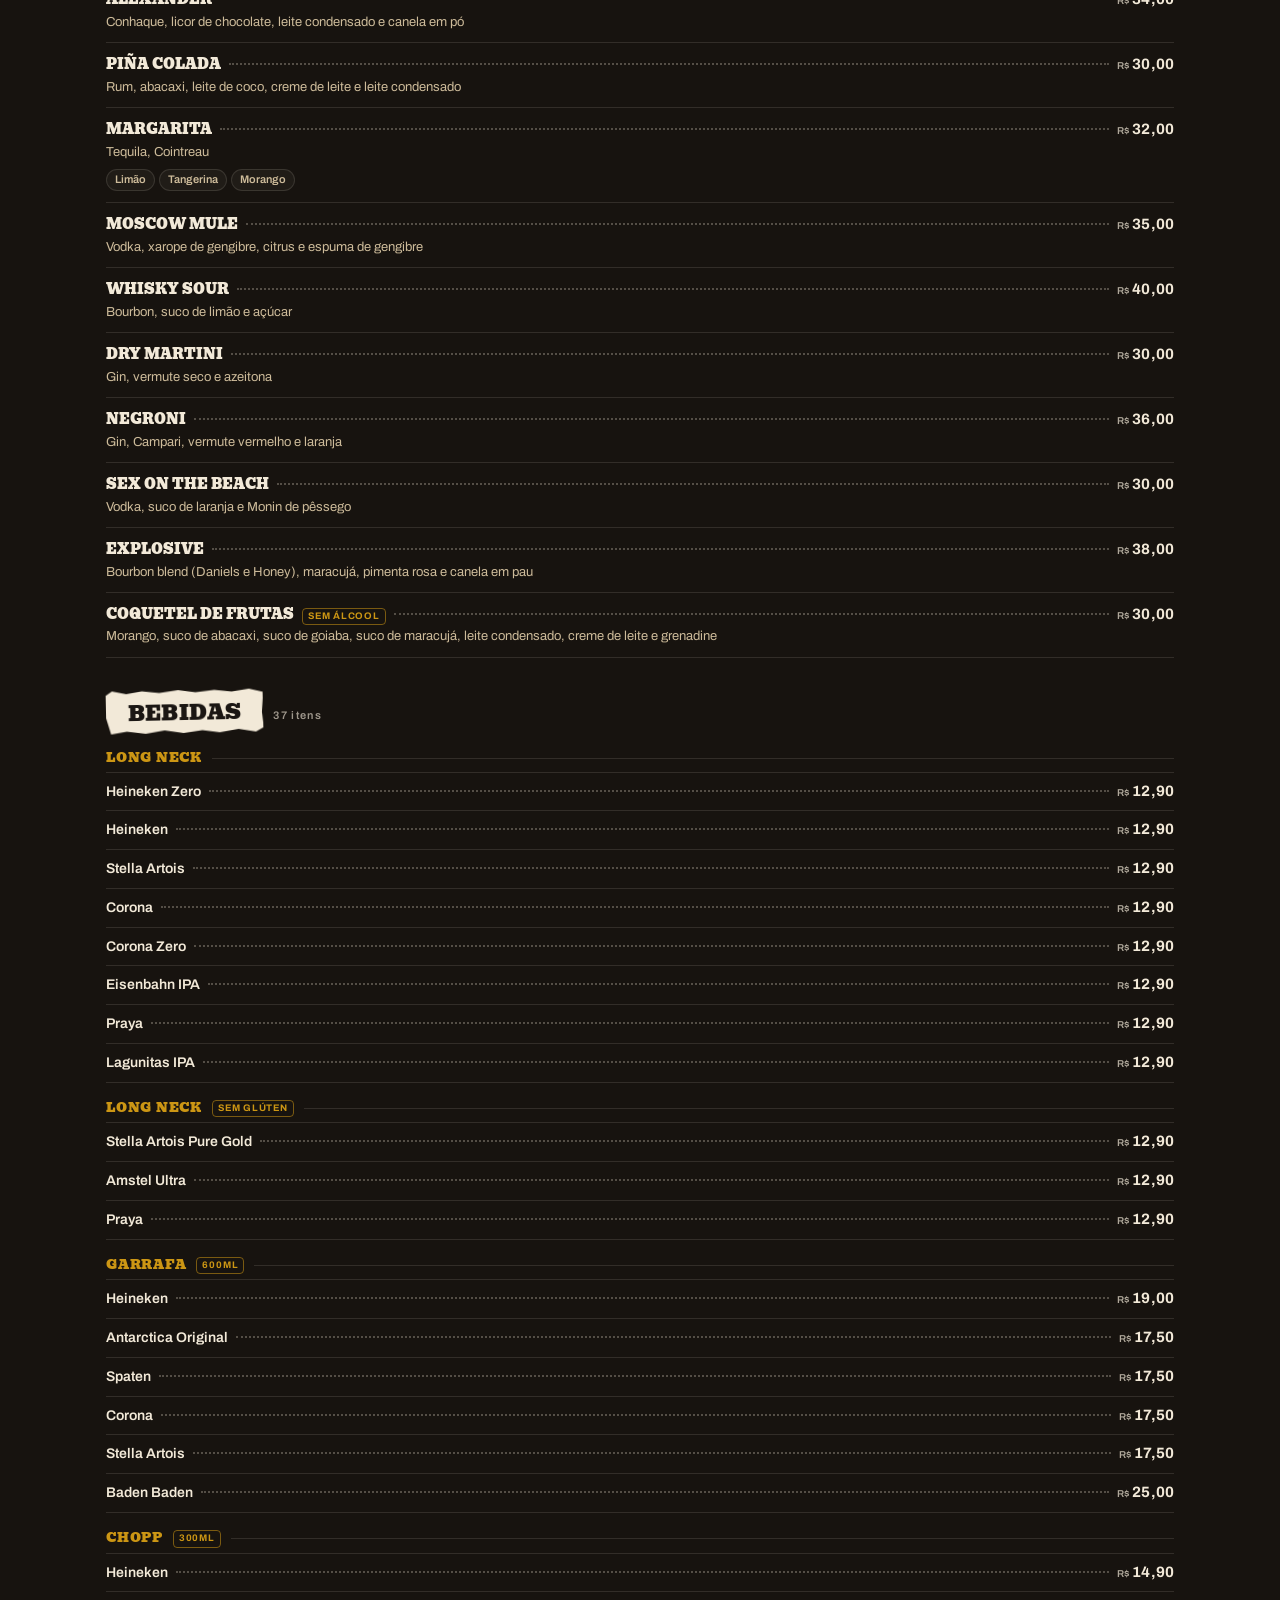
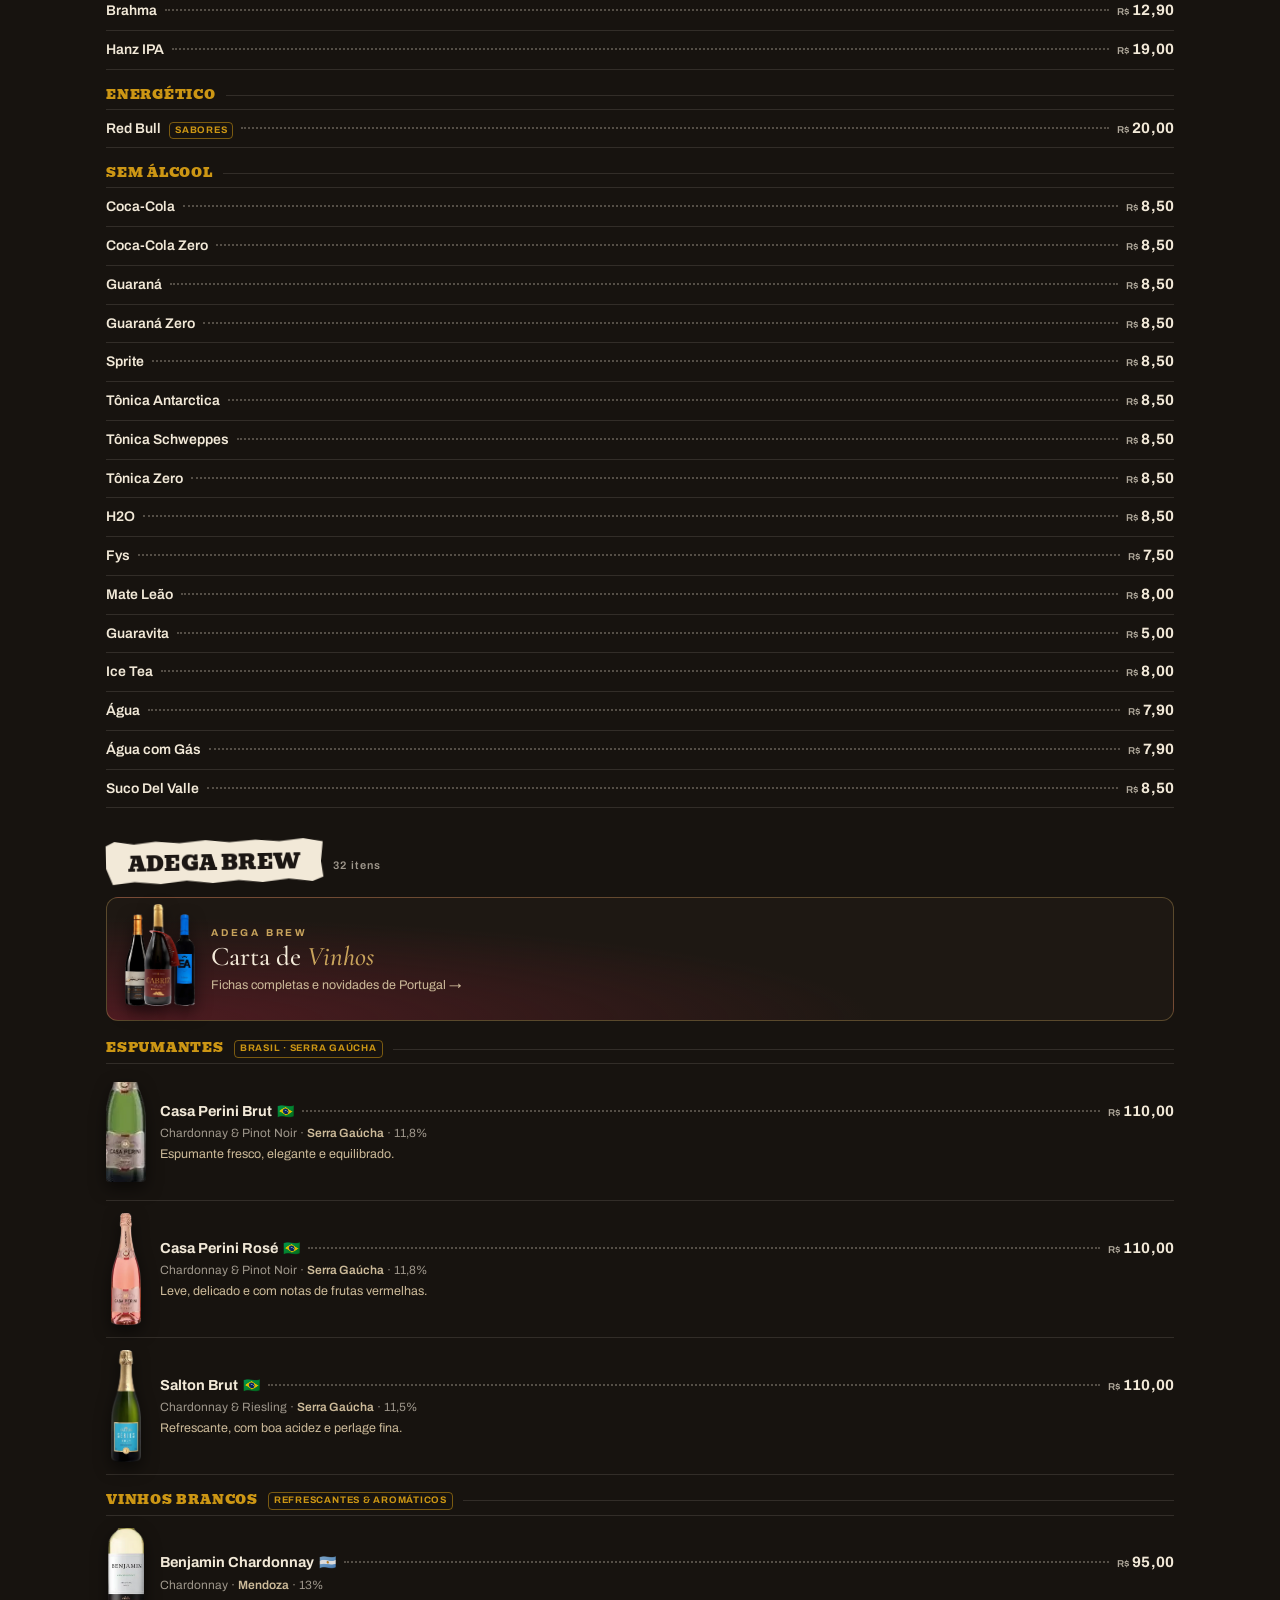
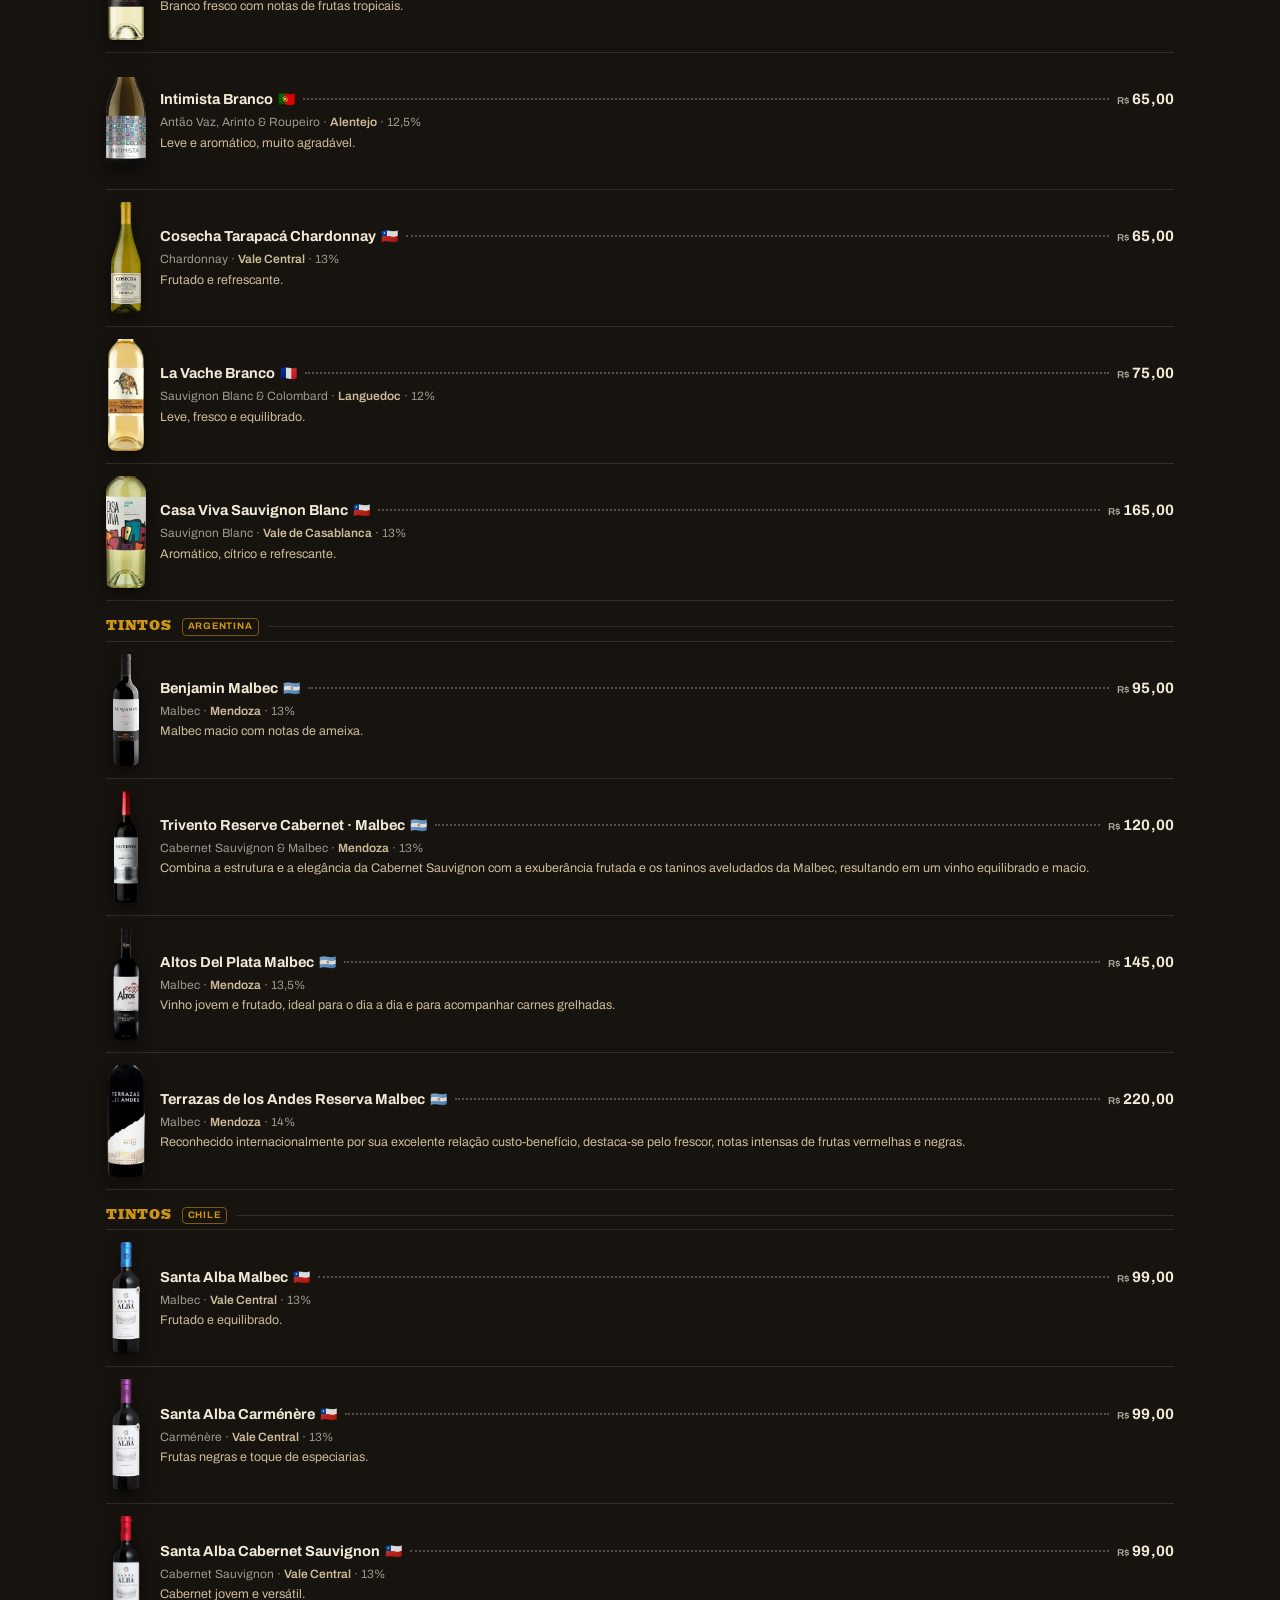
==== commit 0dc79f13: "Carta de vinhos dedicada (/vinhos/) + 3 novos vinhos portugueses - Novos rótulos: Vale de Escadas Al" ====
--- a/index.html
+++ b/index.html
@@ -11,7 +11,7 @@
 
   <link rel="preconnect" href="https://fonts.googleapis.com">
   <link rel="preconnect" href="https://fonts.gstatic.com" crossorigin>
-  <link rel="stylesheet" href="https://fonts.googleapis.com/css2?family=Bevan&family=Archivo:wght@400;600;700&display=swap">
+  <link rel="stylesheet" href="https://fonts.googleapis.com/css2?family=Bevan&family=Archivo:wght@400;600;700&family=Cormorant+Garamond:ital,wght@0,500;1,500&display=swap">
   <link rel="stylesheet" href="css/estilo.css">
 
   <!-- evita a cascata de imports: o navegador já baixa os módulos em paralelo -->
--- a/css/estilo.css
+++ b/css/estilo.css
@@ -224,6 +224,23 @@
 .detalhes b { color: var(--areia); font-weight: 600; }
 .bandeira { font-size: 14px; margin-left: 5px; opacity: .85; } /* em desktop Windows aparece como "PT"; no celular, a bandeira */
 
+/* convite para a carta de vinhos dedicada (/vinhos/) */
+.convite-carta {
+  display: flex; align-items: center; gap: 16px; margin: 4px 0 18px; padding: 16px 18px 14px;
+  text-decoration: none; border-radius: var(--raio);
+  background: radial-gradient(120% 140% at 0% 100%, rgba(120, 30, 45, .55), transparent 60%), var(--fumaca);
+  border: 1px solid rgba(201, 164, 92, .35);
+}
+.convite-carta .garrafas { flex: 0 0 auto; display: flex; align-items: flex-end; height: 92px; }
+.convite-carta .garrafas img { height: 92px; width: auto; filter: drop-shadow(0 6px 8px rgba(0, 0, 0, .6)); }
+.convite-carta .garrafas img + img { margin-left: -6px; }
+.convite-carta .garrafas img:nth-child(2) { height: 102px; position: relative; z-index: 1; }
+.convite-carta .texto { display: flex; flex-direction: column; gap: 2px; min-width: 0; }
+.convite-carta .sobre { font-size: 10px; font-weight: 700; letter-spacing: .28em; text-transform: uppercase; color: #C9A45C; }
+.convite-carta .titulo { font-family: 'Cormorant Garamond', Georgia, serif; font-size: 27px; font-weight: 500; line-height: 1.05; }
+.convite-carta .titulo em { color: #C9A45C; }
+.convite-carta .chamada { font-size: 12.5px; color: var(--areia); margin-top: 3px; }
+
 /* ------------------------------------------------------------ destaques (Best BBQ) */
 
 .destaques { padding: 22px 0 4px; }
